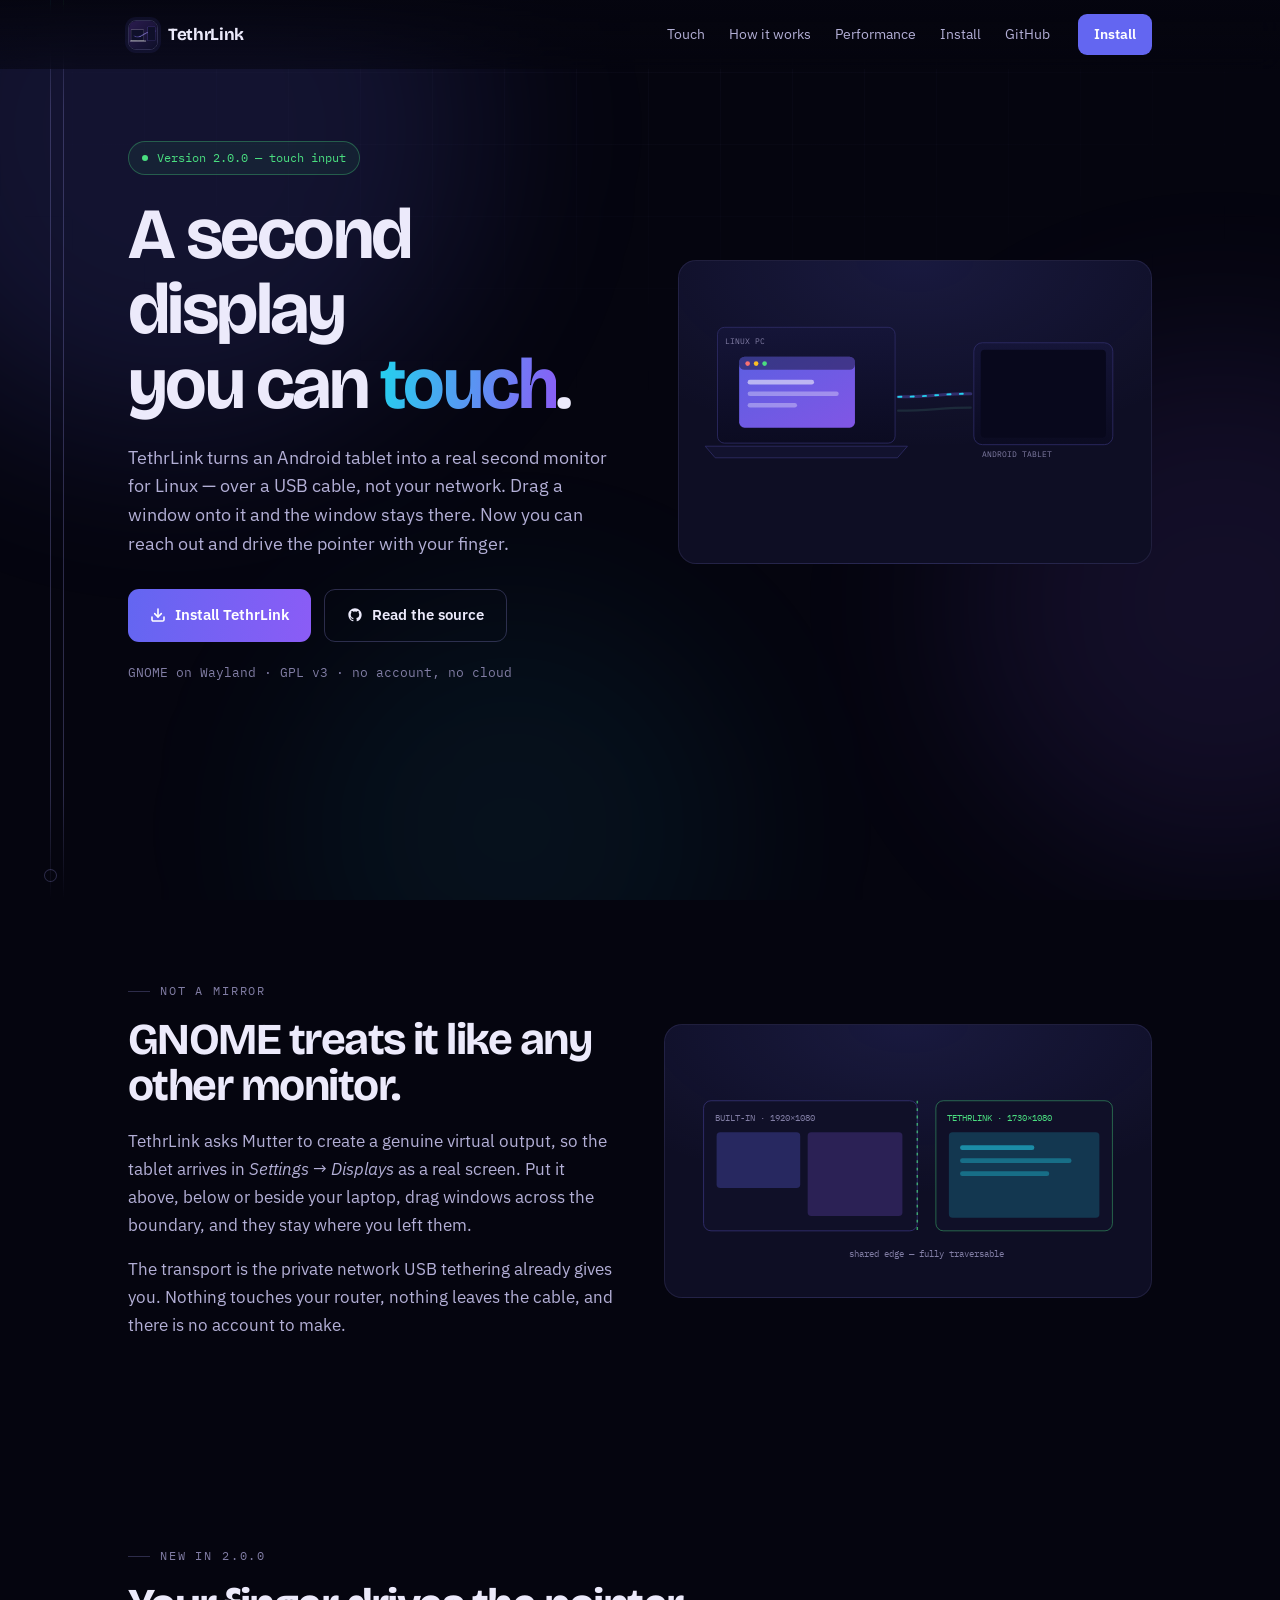
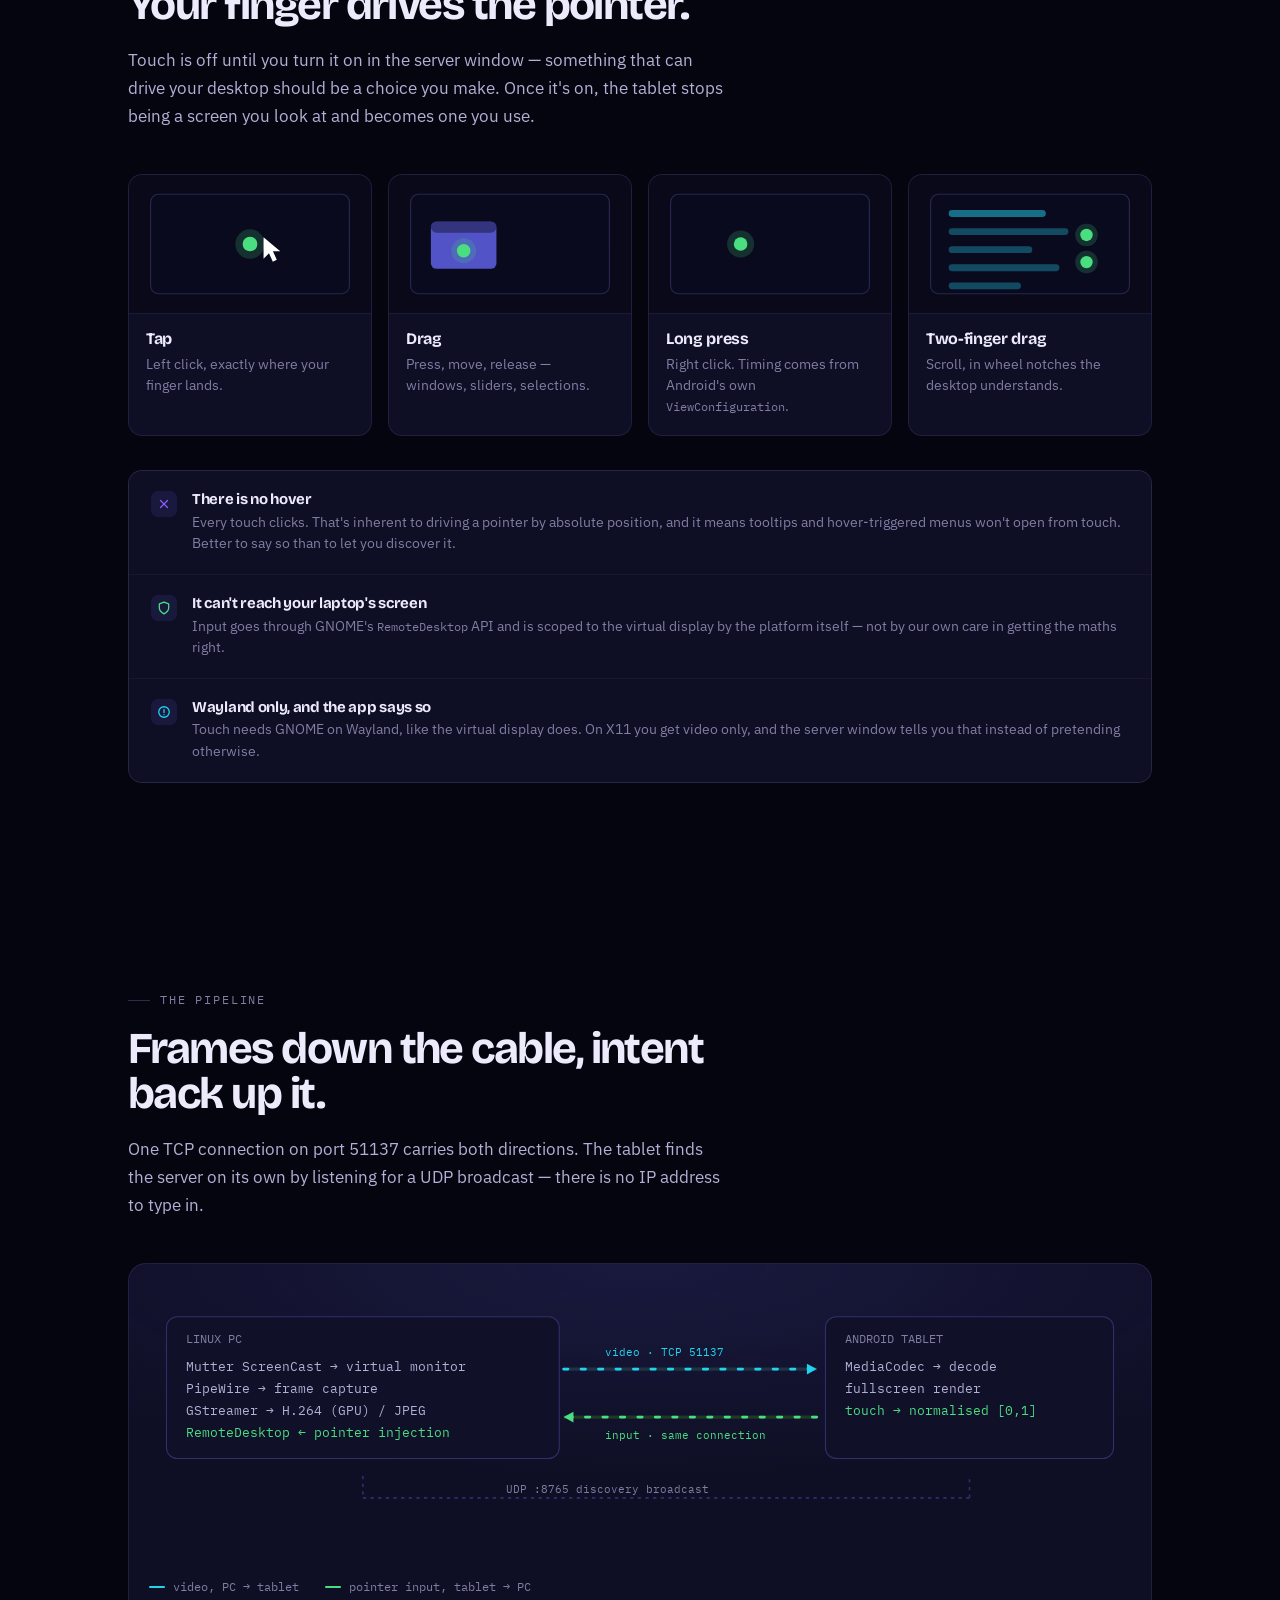
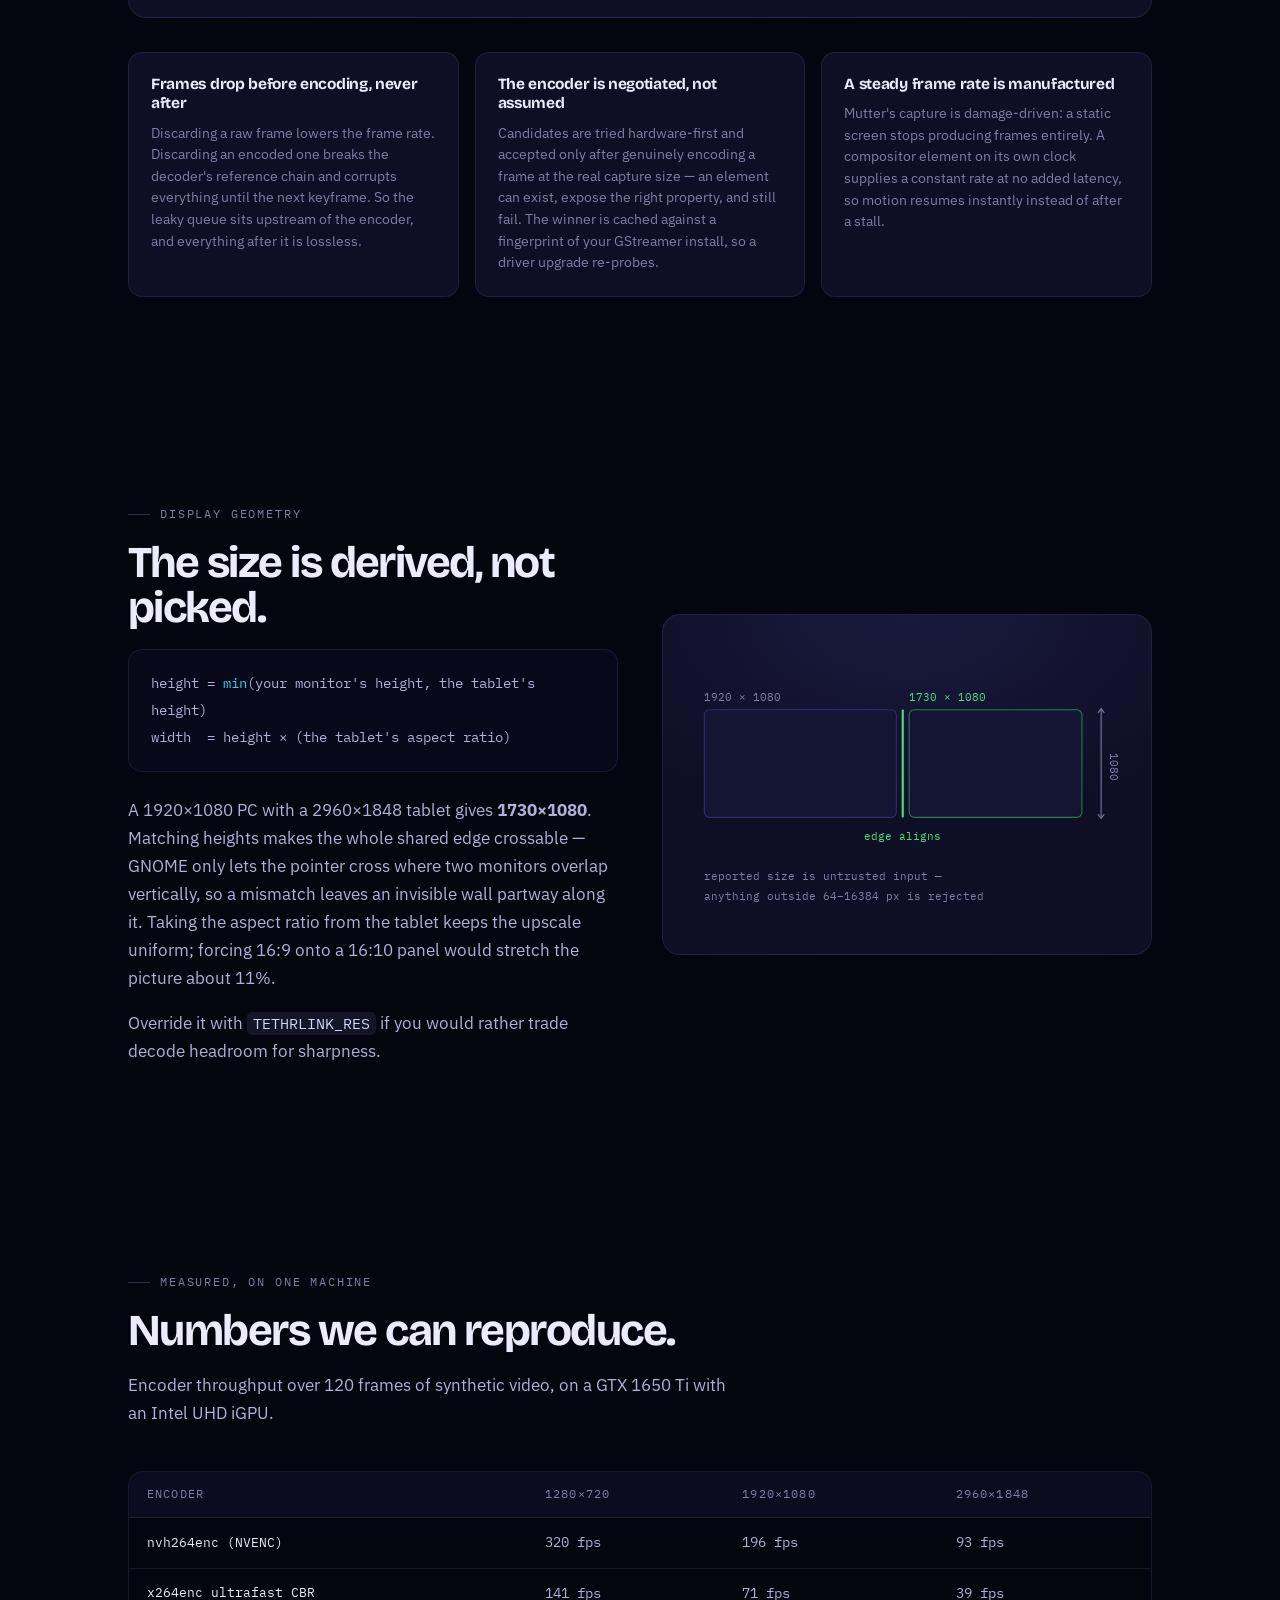
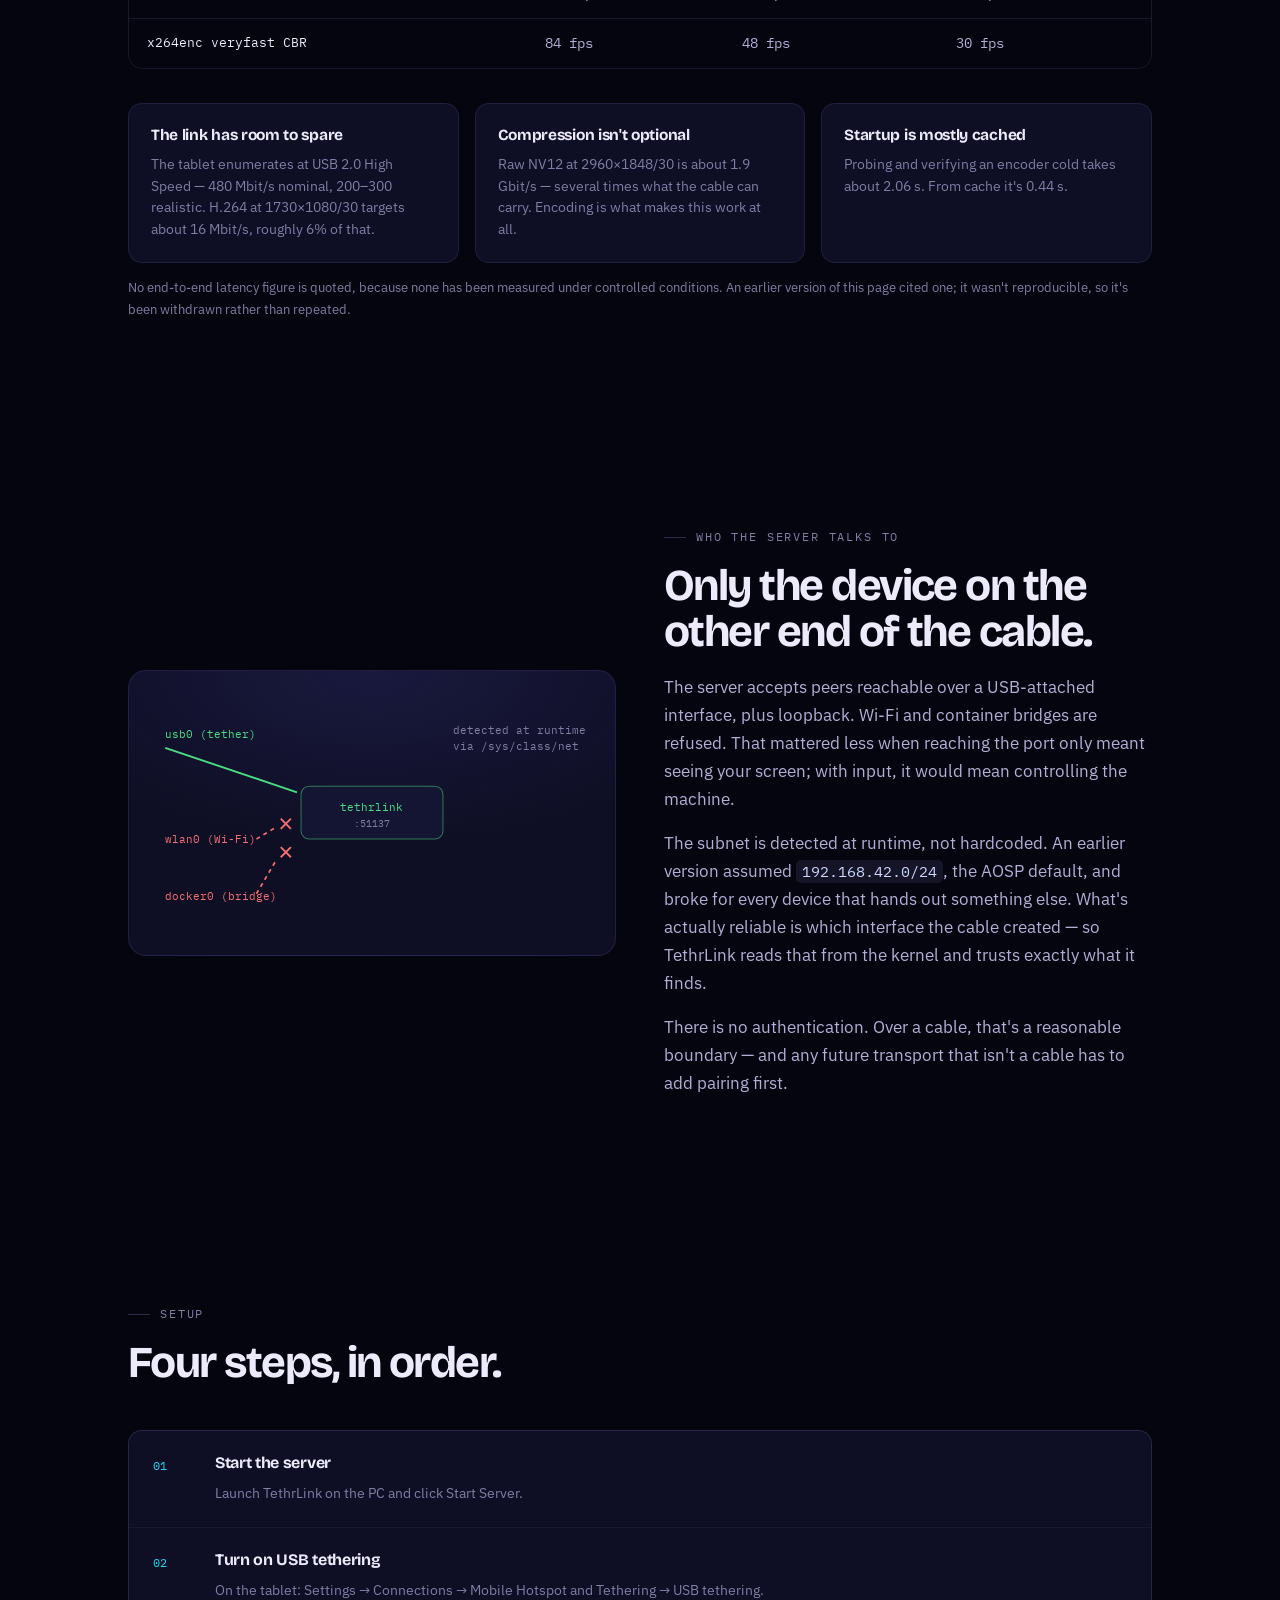
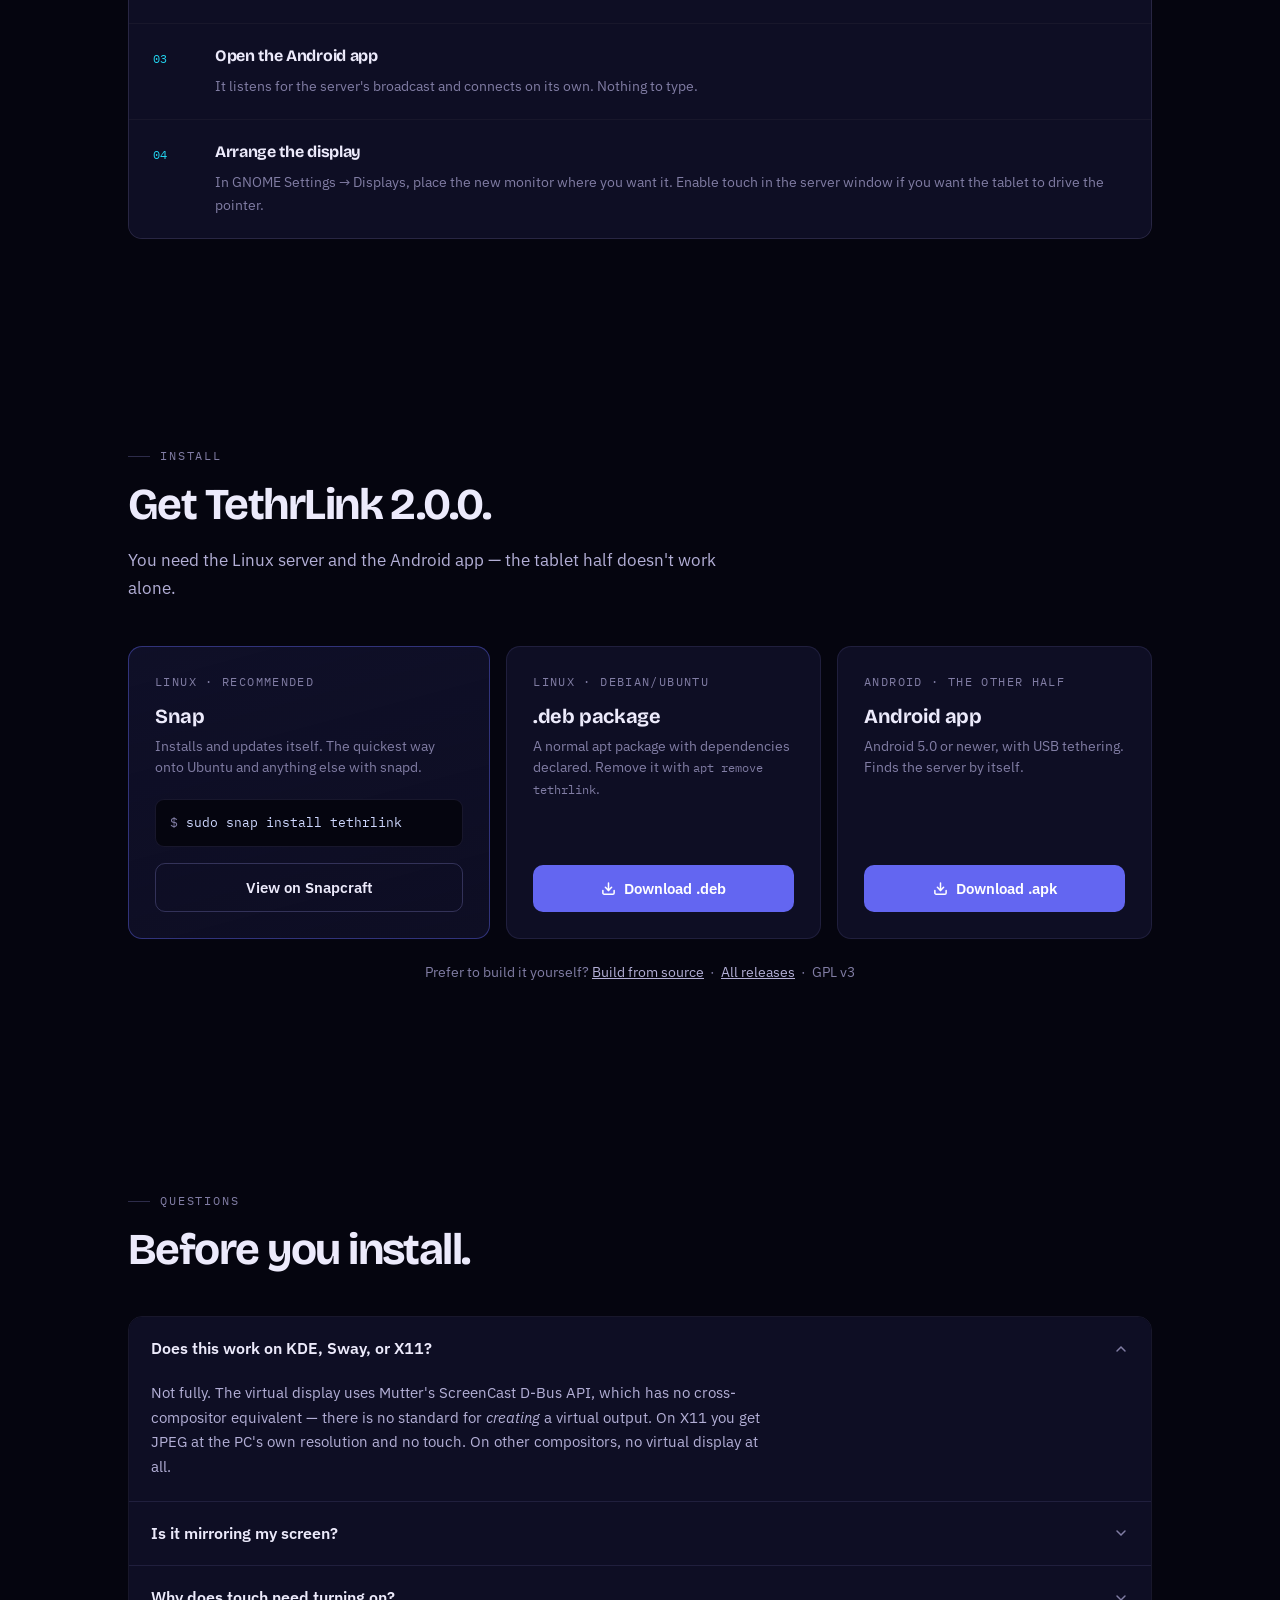
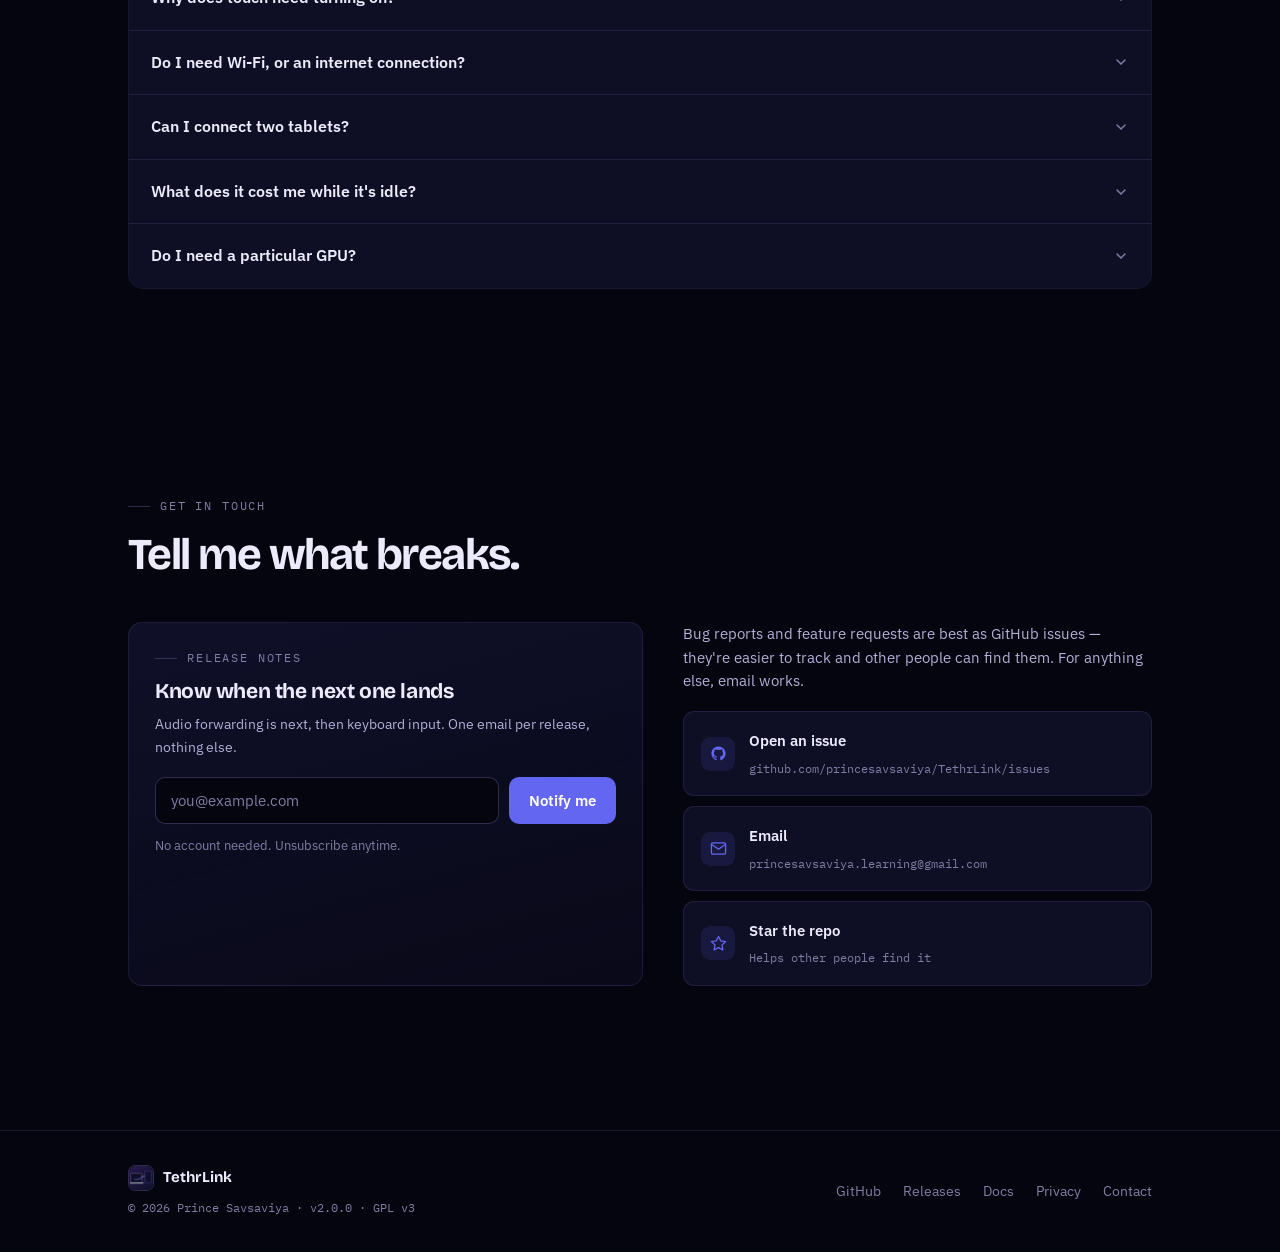
==== docs/index.html @ 19e36d0e "docs: adopt the rebuilt landing page and the README rewritten from source Brings across only README." ====
<!DOCTYPE html>
<html lang="en">
<head>
<meta charset="utf-8"/>
<meta name="viewport" content="width=device-width, initial-scale=1.0"/>
<title>TethrLink — a real second display for Linux, over USB</title>
<meta name="description" content="TethrLink turns an Android tablet into a genuine second monitor for Linux over a USB cable. Version 2.0.0 adds touch: tap, drag, right-click and scroll drive your pointer. No Wi-Fi, no cloud."/>
<meta property="og:title" content="TethrLink — a real second display for Linux, over USB"/>
<meta property="og:description" content="A genuine second monitor on your Linux PC, streamed to an Android tablet over a cable. Now with touch input."/>
<meta property="og:type" content="website"/>

<script async src="https://www.googletagmanager.com/gtag/js?id=G-J0H8N36N7R"></script>
<script>
  window.dataLayer = window.dataLayer || [];
  function gtag(){dataLayer.push(arguments);}
  gtag('js', new Date());
  gtag('config', 'G-J0H8N36N7R');
</script>

<link rel="preconnect" href="https://fonts.googleapis.com"/>
<link rel="preconnect" href="https://fonts.gstatic.com" crossorigin/>
<link href="https://fonts.googleapis.com/css2?family=Bricolage+Grotesque:opsz,wght@12..96,500;12..96,700;12..96,800&family=IBM+Plex+Sans:wght@400;500;600&family=IBM+Plex+Mono:wght@400;500&display=swap" rel="stylesheet"/>
<link rel="icon" type="image/png" href="TethrLink.png"/>

<style>
/* ═══ TOKENS ═══ */
:root{
  --ink:#05050f;
  --ink-2:#08081a;
  --panel:#0e0e24;
  --panel-2:#141433;
  --line:rgba(124,120,190,.16);
  --line-lit:rgba(124,120,190,.34);

  --indigo:#6366f1;
  --violet:#8b5cf6;
  --down:#22d3ee;          /* video, PC → tablet */
  --up:#4ade80;            /* input, tablet → PC */

  --text:#eceafb;
  --text-2:#b3afd6;
  --muted:#817da4;

  --display:'Bricolage Grotesque',system-ui,sans-serif;
  --body:'IBM Plex Sans',system-ui,sans-serif;
  --mono:'IBM Plex Mono',ui-monospace,monospace;

  --gutter:96px;
  --maxw:1080px;
  --r:14px;
}

*{box-sizing:border-box;margin:0;padding:0}
html{scroll-behavior:smooth;overflow-x:hidden;scroll-padding-top:92px}
body{
  background:var(--ink);
  color:var(--text);
  font-family:var(--body);
  font-size:16px;
  line-height:1.65;
  -webkit-font-smoothing:antialiased;
}
a{color:inherit}
:focus-visible{outline:2px solid var(--down);outline-offset:3px;border-radius:4px}

/* ═══ ATMOSPHERE ═══ */
.glowfield{position:fixed;inset:0;z-index:0;pointer-events:none;overflow:hidden}
.glowfield i{
  position:absolute;display:block;border-radius:50%;
  filter:blur(90px);opacity:.5;
}
.g1{width:620px;height:620px;top:-180px;left:-140px;background:rgba(99,102,241,.30)}
.g2{width:520px;height:520px;top:38%;right:-200px;background:rgba(139,92,246,.22)}
.g3{width:460px;height:460px;bottom:-160px;left:22%;background:rgba(34,211,238,.12)}

.grid-veil{
  position:fixed;inset:0;z-index:0;pointer-events:none;
  background-image:linear-gradient(rgba(124,120,190,.05) 1px,transparent 1px),
                   linear-gradient(90deg,rgba(124,120,190,.05) 1px,transparent 1px);
  background-size:72px 72px;
  mask-image:radial-gradient(ellipse 80% 60% at 50% 0%,#000 0%,transparent 75%);
  -webkit-mask-image:radial-gradient(ellipse 80% 60% at 50% 0%,#000 0%,transparent 75%);
}

/* ═══ SIGNATURE: THE TETHER SPINE ═══ */
/* A cable down the page. Cyan runs down (video). Green runs up (input),
   and only switches on once you reach the touch section — the same thing
   version 2.0.0 added to the product. */
.spine{position:fixed;top:0;bottom:0;left:44px;width:26px;z-index:2;pointer-events:none}
.spine-lane{position:absolute;top:0;bottom:0;width:1px;overflow:hidden}
.spine-lane::before{
  content:'';position:absolute;inset:0;
  background:linear-gradient(180deg,transparent,var(--line-lit) 12%,var(--line-lit) 88%,transparent);
}
.lane-down{left:6px}
.lane-up{left:19px;opacity:0;transition:opacity .7s ease}
.spine.live .lane-up{opacity:1}

.pkt{position:absolute;left:-2px;width:5px;height:5px;border-radius:50%}
.pkt-d{background:var(--down);box-shadow:0 0 10px 2px rgba(34,211,238,.75);animation:fall 4.2s linear infinite}
.pkt-u{background:var(--up);box-shadow:0 0 10px 2px rgba(74,222,128,.7);animation:rise 5s linear infinite}
@keyframes fall{from{top:-3%}to{top:103%}}
@keyframes rise{from{top:103%}to{top:-3%}}

.spine-cap{
  position:absolute;left:0;width:13px;height:13px;border-radius:50%;
  border:1px solid var(--line-lit);background:var(--ink);
}
.cap-top{top:18px}
.cap-bot{bottom:18px}

/* ═══ LAYOUT ═══ */
.wrap{position:relative;z-index:3;max-width:var(--maxw);margin:0 auto;padding:0 28px}
main{position:relative;z-index:3}
section.wrap{padding:104px 28px}
section.wrap:first-of-type{padding-top:0}

/* ═══ NAV ═══ */
.nav-shell{position:sticky;top:0;z-index:40;padding:14px 0;backdrop-filter:blur(14px);background:linear-gradient(180deg,rgba(5,5,15,.92),rgba(5,5,15,.55))}
.nav{max-width:var(--maxw);margin:0 auto;padding:0 28px;display:flex;align-items:center;gap:28px}
.brand{display:flex;align-items:center;gap:10px;text-decoration:none;font-family:var(--display);font-weight:700;font-size:17px;letter-spacing:-.02em}
.brand img{width:30px;height:30px;border-radius:8px;border:1px solid var(--line-lit);box-shadow:0 0 0 3px rgba(99,102,241,.09)}
.nav-links{list-style:none;display:flex;gap:24px;margin-left:auto;font-size:14px}
.nav-links a{color:var(--text-2);text-decoration:none;transition:color .2s}
.nav-links a:hover{color:var(--text)}
.nav-cta{
  display:inline-flex;align-items:center;gap:7px;text-decoration:none;
  padding:9px 16px;border-radius:9px;font-size:14px;font-weight:600;
  background:var(--indigo);color:#fff;transition:transform .18s,box-shadow .18s;
}
.nav-cta:hover{transform:translateY(-1px);box-shadow:0 8px 22px rgba(99,102,241,.4)}

/* ═══ TYPE ═══ */
.eyebrow{
  font-family:var(--mono);font-size:11.5px;letter-spacing:.16em;text-transform:uppercase;
  color:var(--muted);display:flex;align-items:center;gap:10px;margin-bottom:16px;
}
.eyebrow::before{content:'';width:22px;height:1px;background:var(--line-lit)}
h1,h2,h3{font-family:var(--display);letter-spacing:-.035em;line-height:1.04;font-weight:700}
h1{font-size:clamp(42px,6.4vw,72px)}
h2{font-size:clamp(30px,4vw,44px);margin-bottom:18px}
h3{font-size:19px;letter-spacing:-.02em;line-height:1.25;margin-bottom:9px}
.lede{font-size:17px;color:var(--text-2);max-width:60ch}
p{color:var(--text-2)}
code,.mono{font-family:var(--mono);font-size:.88em}
code{background:rgba(124,120,190,.14);padding:2px 6px;border-radius:5px;color:#cfd8ff}
.sec-head{margin-bottom:44px;max-width:62ch}

/* ═══ HERO ═══ */
.hero{padding:72px 0 92px;display:grid;grid-template-columns:1.02fr .98fr;gap:56px;align-items:center}
.tag{
  display:inline-flex;align-items:center;gap:9px;padding:6px 13px;border-radius:100px;
  border:1px solid rgba(74,222,128,.32);background:rgba(74,222,128,.07);
  font-family:var(--mono);font-size:12px;color:var(--up);margin-bottom:22px;
}
.tag b{width:6px;height:6px;border-radius:50%;background:var(--up);animation:pulse 2.2s ease-in-out infinite}
@keyframes pulse{0%,100%{opacity:1;box-shadow:0 0 0 0 rgba(74,222,128,.5)}50%{opacity:.65;box-shadow:0 0 0 6px rgba(74,222,128,0)}}
.hero h1 em{font-style:normal;background:linear-gradient(100deg,var(--down),var(--violet));-webkit-background-clip:text;background-clip:text;color:transparent}
.hero .lede{margin:22px 0 30px;font-size:17.5px}
.hero-btns{display:flex;gap:13px;flex-wrap:wrap}
.btn{
  display:inline-flex;align-items:center;gap:9px;text-decoration:none;
  padding:13px 22px;border-radius:11px;font-size:15px;font-weight:600;
  transition:transform .18s,box-shadow .18s,border-color .18s,background .18s;
}
.btn-solid{background:linear-gradient(100deg,var(--indigo),var(--violet));color:#fff}
.btn-solid:hover{transform:translateY(-2px);box-shadow:0 12px 30px rgba(99,102,241,.42)}
.btn-line{border:1px solid var(--line-lit);color:var(--text)}
.btn-line:hover{border-color:var(--violet);background:rgba(139,92,246,.09)}
.hero-note{margin-top:20px;font-family:var(--mono);font-size:12.5px;color:var(--muted)}

/* ═══ CARDS ═══ */
.card{
  background:linear-gradient(165deg,rgba(20,20,51,.72),rgba(14,14,36,.5));
  border:1px solid var(--line);border-radius:var(--r);padding:26px;
}
.stage{
  background:radial-gradient(120% 100% at 50% 0%,rgba(99,102,241,.13),transparent 62%),var(--panel);
  border:1px solid var(--line);border-radius:18px;padding:20px;
}
.stage svg{display:block;width:100%;height:auto}

/* ═══ HERO ANIMATION (9s shared timeline) ═══ */
.scene *{transform-box:fill-box}
/* origin 0 0 in view-box units, so translate+scale maps the window's own rect
   onto the tablet's screen rect (365,89)-(527,203) with no bezel overhang */
.win-move{transform-box:view-box;transform-origin:0 0;animation:winMove 9s cubic-bezier(.65,0,.3,1) infinite}
@keyframes winMove{
  0%,14%{transform:translate(0,0) scale(1)}
  32%,100%{transform:translate(367px,46px) scale(.62)}
}
.fingertip{opacity:0;transform-origin:center;animation:tip 9s ease-in-out infinite}
@keyframes tip{
  0%,44%{opacity:0;transform:translateY(-14px) scale(1.35)}
  50%{opacity:1;transform:translateY(0) scale(1)}
  60%{opacity:1;transform:translateY(0) scale(.86)}
  70%{opacity:1;transform:translateY(0) scale(1)}
  80%,100%{opacity:0;transform:translateY(-10px) scale(1.2)}
}
.tap-ring{opacity:0;transform-origin:center;animation:tapRing 9s ease-out infinite}
@keyframes tapRing{
  0%,58%{opacity:0;transform:scale(.3)}
  62%{opacity:.9;transform:scale(.5)}
  76%,100%{opacity:0;transform:scale(2.1)}
}
.ptr{opacity:0;animation:ptr 9s ease-out infinite}
@keyframes ptr{
  0%,60%{opacity:0}
  66%,84%{opacity:1}
  100%{opacity:0}
}
.flow-d{stroke-dasharray:4 12;animation:flowD 1.5s linear infinite}
@keyframes flowD{to{stroke-dashoffset:-16}}
.flow-u{stroke-dasharray:4 14;opacity:0;animation:flowU 9s linear infinite}
@keyframes flowU{
  0%,56%{opacity:0;stroke-dashoffset:0}
  62%{opacity:1}
  92%{opacity:1;stroke-dashoffset:126}
  100%{opacity:0;stroke-dashoffset:144}
}

/* ═══ TWO-COLUMN PROSE ═══ */
.split{display:grid;grid-template-columns:1fr 1fr;gap:48px;align-items:center}
.split.rev .split-media{order:-1}

/* ═══ GESTURES ═══ */
.gestures{display:grid;grid-template-columns:repeat(4,1fr);gap:16px;margin-top:8px}
.gesture{
  background:var(--panel);border:1px solid var(--line);border-radius:var(--r);
  overflow:hidden;transition:border-color .22s,transform .22s;
}
.gesture:hover{border-color:var(--line-lit);transform:translateY(-3px)}
.gesture-viz{background:rgba(5,5,15,.5);border-bottom:1px solid var(--line);padding:8px}
.gesture-viz svg{display:block;width:100%;height:auto}
.gesture-body{padding:15px 17px 18px}
.gesture-body h3{font-size:16px;margin-bottom:5px}
.gesture-body p{font-size:13.5px;line-height:1.55;color:var(--muted)}

/* gesture loops, 4s each */
.gz-tap{animation:gzTap 4s ease-in-out infinite}
@keyframes gzTap{0%,20%{transform:translateY(-13px);opacity:.4}32%,52%{transform:translateY(0);opacity:1}70%,100%{transform:translateY(-13px);opacity:.4}}
.gz-tapring{opacity:0;transform-origin:center;animation:gzRing 4s ease-out infinite}
@keyframes gzRing{0%,32%{opacity:0;transform:scale(.35)}40%{opacity:.85;transform:scale(.7)}62%,100%{opacity:0;transform:scale(2)}}

.gz-drag{animation:gzDrag 4s cubic-bezier(.5,0,.5,1) infinite}
@keyframes gzDrag{0%,14%{transform:translateX(0)}56%,100%{transform:translateX(74px)}}

.gz-hold{transform-origin:center;animation:gzHold 4s ease-in-out infinite}
@keyframes gzHold{0%,14%{transform:scale(1)}26%,66%{transform:scale(.88)}80%,100%{transform:scale(1)}}
.gz-arc{stroke-dasharray:88;stroke-dashoffset:88;animation:gzArc 4s ease-in-out infinite}
@keyframes gzArc{0%,20%{stroke-dashoffset:88}56%,72%{stroke-dashoffset:0}86%,100%{stroke-dashoffset:88}}
.gz-menu{opacity:0;transform-origin:left top;animation:gzMenu 4s ease-out infinite}
@keyframes gzMenu{0%,56%{opacity:0;transform:scale(.7)}64%,84%{opacity:1;transform:scale(1)}96%,100%{opacity:0;transform:scale(.9)}}

.gz-scroll{animation:gzScroll 4s cubic-bezier(.45,0,.55,1) infinite}
@keyframes gzScroll{0%,12%{transform:translateY(0)}58%,100%{transform:translateY(-30px)}}
.gz-fingers{animation:gzFingers 4s cubic-bezier(.45,0,.55,1) infinite}
@keyframes gzFingers{0%,12%{transform:translateY(14px)}58%,100%{transform:translateY(-14px)}}

/* ═══ NOTE ROWS ═══ */
.notes{display:grid;gap:1px;background:var(--line);border:1px solid var(--line);border-radius:var(--r);overflow:hidden;margin-top:34px}
.note{background:var(--panel);padding:19px 22px;display:grid;grid-template-columns:26px 1fr;gap:15px;align-items:start}
.note-ic{width:26px;height:26px;border-radius:7px;display:grid;place-items:center;background:rgba(99,102,241,.13);margin-top:1px}
.note h3{font-size:15px;margin-bottom:3px}
.note p{font-size:13.5px;line-height:1.6;color:var(--muted)}

/* ═══ PIPELINE ═══ */
.pipe-legend{display:flex;gap:26px;flex-wrap:wrap;margin-top:20px;font-family:var(--mono);font-size:12px;color:var(--muted)}
.pipe-legend span{display:inline-flex;align-items:center;gap:8px}
.pipe-legend i{width:16px;height:2px;border-radius:2px;display:block}

.pipe-facts{display:grid;grid-template-columns:repeat(3,1fr);gap:16px;margin-top:34px}
.fact{background:var(--panel);border:1px solid var(--line);border-radius:var(--r);padding:22px}
.fact h3{font-size:15.5px}
.fact p{font-size:13.5px;line-height:1.6;color:var(--muted)}

/* ═══ TABLES ═══ */
.tbl-shell{border:1px solid var(--line);border-radius:var(--r);overflow-x:auto}
table{width:100%;border-collapse:collapse;font-size:14px;min-width:520px}
th,td{padding:13px 18px;text-align:left;border-bottom:1px solid var(--line)}
thead th{
  font-family:var(--mono);font-size:11.5px;letter-spacing:.1em;text-transform:uppercase;
  color:var(--muted);background:rgba(20,20,51,.5);font-weight:400;
}
tbody tr:last-child td{border-bottom:none}
tbody td:first-child{font-family:var(--mono);font-size:13px;color:var(--text)}
tbody td:not(:first-child){font-family:var(--mono);color:var(--text-2)}
.caption{font-size:13px;color:var(--muted);margin-top:14px}

/* ═══ GEOMETRY ═══ */
.geo{display:grid;grid-template-columns:1fr 1fr;gap:44px;align-items:center}
.formula{
  font-family:var(--mono);font-size:13.5px;line-height:2;background:var(--ink-2);
  border:1px solid var(--line);border-radius:var(--r);padding:20px 22px;margin-bottom:24px;color:var(--text-2);
}
.formula b{color:var(--down);font-weight:400}

/* ═══ STEPS ═══ */
.steps{display:grid;gap:1px;background:var(--line);border:1px solid var(--line);border-radius:var(--r);overflow:hidden}
.step{background:var(--panel);padding:22px 24px;display:grid;grid-template-columns:44px 1fr;gap:18px;align-items:start}
.step-n{font-family:var(--mono);font-size:12px;color:var(--down);padding-top:3px}
.step h3{font-size:16px}
.step p{font-size:14px;color:var(--muted);line-height:1.6}

/* ═══ DOWNLOAD ═══ */
.dl{display:grid;grid-template-columns:1.15fr 1fr 1fr;gap:16px}
.dl-card{
  background:var(--panel);border:1px solid var(--line);border-radius:var(--r);
  padding:26px;display:flex;flex-direction:column;transition:border-color .22s,transform .22s;
}
.dl-card:hover{border-color:var(--line-lit);transform:translateY(-3px)}
.dl-card.lead{border-color:rgba(99,102,241,.42);background:linear-gradient(165deg,rgba(99,102,241,.11),var(--panel))}
.dl-kind{font-family:var(--mono);font-size:11.5px;letter-spacing:.12em;text-transform:uppercase;color:var(--muted);margin-bottom:12px}
.dl-card h3{font-size:20px;margin-bottom:7px}
.dl-card p{font-size:13.5px;color:var(--muted);line-height:1.6;margin-bottom:20px;flex:1}
.cmd{
  font-family:var(--mono);font-size:13px;background:var(--ink);border:1px solid var(--line);
  border-radius:9px;padding:12px 14px;margin-bottom:16px;color:#cfd8ff;overflow-x:auto;white-space:nowrap;
}
.cmd::before{content:'$ ';color:var(--muted)}
.dl-btn{
  display:inline-flex;align-items:center;justify-content:center;gap:8px;text-decoration:none;
  padding:12px 18px;border-radius:10px;font-size:14.5px;font-weight:600;transition:transform .18s,box-shadow .18s,background .18s;
}
.dl-btn.solid{background:var(--indigo);color:#fff}
.dl-btn.solid:hover{transform:translateY(-1px);box-shadow:0 10px 24px rgba(99,102,241,.4)}
.dl-btn.ghost{border:1px solid var(--line-lit);color:var(--text)}
.dl-btn.ghost:hover{background:rgba(139,92,246,.1);border-color:var(--violet)}
.dl-foot{margin-top:22px;font-size:13.5px;color:var(--muted);text-align:center}
.dl-foot a{color:var(--text-2)}

/* ═══ FAQ ═══ */
.faq{border:1px solid var(--line);border-radius:var(--r);overflow:hidden}
details{border-bottom:1px solid var(--line);background:var(--panel)}
details:last-child{border-bottom:none}
summary{
  padding:19px 22px;cursor:pointer;list-style:none;font-weight:600;font-size:15.5px;
  display:flex;align-items:center;justify-content:space-between;gap:16px;transition:color .2s;
}
summary::-webkit-details-marker{display:none}
summary:hover{color:var(--down)}
summary .chev{flex-shrink:0;transition:transform .25s;color:var(--muted)}
details[open] summary .chev{transform:rotate(180deg)}
details p{padding:0 22px 21px;font-size:14.5px;line-height:1.7;max-width:74ch}

/* ═══ CONTACT ═══ */
.contact{display:grid;grid-template-columns:1.1fr 1fr;gap:40px}
.nl-form{margin-top:18px}
.nl-row{display:flex;gap:10px}
.nl-input{
  flex:1;padding:13px 15px;border-radius:10px;border:1px solid var(--line-lit);
  background:var(--ink);color:var(--text);font-family:var(--body);font-size:14.5px;
}
.nl-input::placeholder{color:var(--muted)}
.nl-input:focus{outline:none;border-color:var(--indigo)}
.nl-submit{
  padding:13px 20px;border-radius:10px;border:none;background:var(--indigo);color:#fff;
  font-family:var(--body);font-size:14.5px;font-weight:600;cursor:pointer;transition:background .2s;
}
.nl-submit:hover:not(:disabled){background:var(--violet)}
.nl-submit:disabled{opacity:.6;cursor:default}
.nl-fine{font-size:12.5px;color:var(--muted);margin-top:11px}
.nl-status{font-size:13.5px;margin-top:11px;min-height:1em}
.nl-status.ok{color:var(--up)}
.nl-status.err{color:#f87171}
.links{display:grid;gap:10px}
.link-row{
  display:flex;align-items:center;gap:14px;padding:15px 17px;text-decoration:none;
  background:var(--panel);border:1px solid var(--line);border-radius:11px;transition:border-color .2s,transform .2s;
}
.link-row:hover{border-color:var(--line-lit);transform:translateX(3px)}
.link-ic{width:34px;height:34px;border-radius:9px;display:grid;place-items:center;background:rgba(99,102,241,.13);flex-shrink:0}
.link-lbl{font-size:14.5px;font-weight:600}
.link-val{font-family:var(--mono);font-size:12px;color:var(--muted);word-break:break-all}

/* ═══ FOOTER ═══ */
footer{position:relative;z-index:3;border-top:1px solid var(--line);margin-top:40px;padding:34px 0}
.foot{max-width:var(--maxw);margin:0 auto;padding:0 28px;display:flex;justify-content:space-between;align-items:center;gap:24px;flex-wrap:wrap}
.foot-brand{display:flex;align-items:center;gap:9px;font-family:var(--display);font-weight:700;font-size:15px}
.foot-brand img{width:26px;height:26px;border-radius:7px;border:1px solid var(--line-lit)}
.foot-meta{font-family:var(--mono);font-size:12px;color:var(--muted);margin-top:7px}
.foot-links{list-style:none;display:flex;gap:22px;font-size:13.5px}
.foot-links a{color:var(--muted);text-decoration:none;transition:color .2s}
.foot-links a:hover{color:var(--text)}

/* ═══ REVEAL ═══ */
.rv{opacity:0;transform:translateY(18px);transition:opacity .6s ease,transform .6s ease}
.rv.in{opacity:1;transform:none}

/* ═══ RESPONSIVE ═══ */
@media (max-width:1180px){ .spine{display:none} }
@media (max-width:940px){
  .hero{grid-template-columns:1fr;gap:44px;padding:48px 0 72px}
  .split,.geo,.contact{grid-template-columns:1fr;gap:32px}
  .split.rev .split-media{order:0}
  .gestures{grid-template-columns:1fr 1fr}
  .dl{grid-template-columns:1fr}
  .pipe-facts{grid-template-columns:1fr}
  section.wrap{padding:78px 24px}
}
@media (max-width:720px){
  .wide-viz{overflow-x:auto;-webkit-overflow-scrolling:touch}
  .wide-viz svg{min-width:620px}
}
@media (max-width:620px){
  .nav-links{display:none}
  .gestures{grid-template-columns:1fr}
  .nl-row{flex-direction:column}
  .foot{flex-direction:column;align-items:flex-start}
}

/* ═══ REDUCED MOTION ═══ */
@media (prefers-reduced-motion:reduce){
  html{scroll-behavior:auto}
  *,*::before,*::after{animation:none!important;transition:none!important}
  .rv{opacity:1;transform:none}
  .fingertip,.ptr,.gz-menu,.lane-up{opacity:1}
  .win-move{transform:translate(367px,46px) scale(.62)}
  .gz-arc{stroke-dashoffset:0}
}
</style>
</head>
<body>

<div class="glowfield" aria-hidden="true"><i class="g1"></i><i class="g2"></i><i class="g3"></i></div>
<div class="grid-veil" aria-hidden="true"></div>

<!-- The tether spine: video runs down, input runs up once you reach touch -->
<div class="spine" id="spine" aria-hidden="true">
  <span class="spine-cap cap-top"></span>
  <span class="spine-cap cap-bot"></span>
  <div class="spine-lane lane-down">
    <span class="pkt pkt-d" style="animation-delay:0s"></span>
    <span class="pkt pkt-d" style="animation-delay:1.4s"></span>
    <span class="pkt pkt-d" style="animation-delay:2.8s"></span>
  </div>
  <div class="spine-lane lane-up">
    <span class="pkt pkt-u" style="animation-delay:.4s"></span>
    <span class="pkt pkt-u" style="animation-delay:2.9s"></span>
  </div>
</div>

<div class="nav-shell">
  <nav class="nav">
    <a href="#top" class="brand"><img src="TethrLink.png" alt=""/> TethrLink</a>
    <ul class="nav-links">
      <li><a href="#touch">Touch</a></li>
      <li><a href="#how">How it works</a></li>
      <li><a href="#performance">Performance</a></li>
      <li><a href="#install">Install</a></li>
      <li><a href="https://github.com/princesavsaviya/TethrLink" target="_blank" rel="noopener">GitHub</a></li>
    </ul>
    <a href="#install" class="nav-cta">Install</a>
  </nav>
</div>

<main id="top">

<!-- ══════ HERO ══════ -->
<section class="wrap">
  <div class="hero">
    <div>
      <span class="tag"><b></b> Version 2.0.0 — touch input</span>
      <h1>A second display<br/>you can <em>touch</em>.</h1>
      <p class="lede">
        TethrLink turns an Android tablet into a real second monitor for Linux — over a USB cable,
        not your network. Drag a window onto it and the window stays there. Now you can reach out
        and drive the pointer with your finger.
      </p>
      <div class="hero-btns">
        <a href="#install" class="btn btn-solid">
          <svg width="16" height="16" viewBox="0 0 24 24" fill="none" stroke="currentColor" stroke-width="2.4" stroke-linecap="round" stroke-linejoin="round"><path d="M21 15v4a2 2 0 01-2 2H5a2 2 0 01-2-2v-4"/><polyline points="7 10 12 15 17 10"/><line x1="12" y1="15" x2="12" y2="3"/></svg>
          Install TethrLink
        </a>
        <a href="https://github.com/princesavsaviya/TethrLink" target="_blank" rel="noopener" class="btn btn-line">
          <svg width="16" height="16" viewBox="0 0 24 24" fill="currentColor"><path d="M12 2C6.477 2 2 6.477 2 12c0 4.42 2.865 8.166 6.839 9.489.5.092.682-.217.682-.482 0-.237-.009-.868-.013-1.703-2.782.605-3.369-1.343-3.369-1.343-.454-1.155-1.11-1.462-1.11-1.462-.908-.62.069-.608.069-.608 1.003.07 1.531 1.032 1.531 1.032.892 1.53 2.341 1.088 2.91.832.092-.647.35-1.088.636-1.338-2.22-.253-4.555-1.113-4.555-4.951 0-1.093.39-1.988 1.029-2.688-.103-.253-.446-1.272.098-2.65 0 0 .84-.27 2.75 1.026A9.564 9.564 0 0112 6.844a9.59 9.59 0 012.504.337c1.909-1.296 2.747-1.027 2.747-1.027.546 1.379.202 2.398.1 2.651.64.7 1.028 1.595 1.028 2.688 0 3.848-2.339 4.695-4.566 4.943.359.309.678.919.678 1.852 0 1.336-.012 2.415-.012 2.743 0 .267.18.578.688.48C19.138 20.163 22 16.418 22 12c0-5.523-4.477-10-10-10z"/></svg>
          Read the source
        </a>
      </div>
      <p class="hero-note">GNOME on Wayland · GPL v3 · no account, no cloud</p>
    </div>

    <!-- Hero thesis animation: window crosses the cable, then a finger drives it -->
    <div class="stage">
      <svg class="scene" viewBox="0 0 560 340" role="img" aria-label="Animation: a window slides from a laptop across a USB cable onto a tablet, then a finger taps the tablet and the pointer responds.">
        <defs>
          <linearGradient id="scr" x1="0" y1="0" x2="0" y2="1">
            <stop offset="0" stop-color="#151538"/><stop offset="1" stop-color="#0b0b21"/>
          </linearGradient>
          <linearGradient id="winf" x1="0" y1="0" x2="1" y2="1">
            <stop offset="0" stop-color="#6366f1"/><stop offset="1" stop-color="#8b5cf6"/>
          </linearGradient>
        </defs>

        <!-- laptop -->
        <rect x="24" y="60" width="230" height="150" rx="9" fill="url(#scr)" stroke="#312e6b"/>
        <path d="M8 214h262l-13 15H21z" fill="#12122e" stroke="#312e6b"/>
        <text x="34" y="82" font-family="IBM Plex Mono, monospace" font-size="10" fill="#817da4">LINUX PC</text>

        <!-- tablet -->
        <rect x="356" y="80" width="180" height="132" rx="11" fill="url(#scr)" stroke="#312e6b"/>
        <rect x="365" y="89" width="162" height="114" rx="5" fill="#08081c"/>
        <text x="366" y="228" font-family="IBM Plex Mono, monospace" font-size="10" fill="#817da4">ANDROID TABLET</text>

        <!-- cable: video down, input up -->
        <path d="M258 150 C300 150 314 146 352 146" fill="none" stroke="#312e6b" stroke-width="4" stroke-linecap="round"/>
        <path class="flow-d" d="M258 150 C300 150 314 146 352 146" fill="none" stroke="#22d3ee" stroke-width="2.4" stroke-linecap="round"/>
        <path d="M258 168 C300 168 314 164 352 164" fill="none" stroke="#1c2a3a" stroke-width="3" stroke-linecap="round"/>
        <path class="flow-u" d="M352 164 C314 164 300 168 258 168" fill="none" stroke="#4ade80" stroke-width="2.2" stroke-linecap="round"/>

        <!-- the window that migrates -->
        <g class="win-move">
          <rect x="52" y="98" width="150" height="92" rx="7" fill="url(#winf)" opacity=".92"/>
          <rect x="52" y="98" width="150" height="17" rx="7" fill="#0b0b21" opacity=".45"/>
          <circle cx="63" cy="107" r="3" fill="#f87171"/><circle cx="74" cy="107" r="3" fill="#fbbf24"/><circle cx="85" cy="107" r="3" fill="#4ade80"/>
          <rect x="63" y="128" width="86" height="6" rx="3" fill="#fff" opacity=".55"/>
          <rect x="63" y="143" width="118" height="6" rx="3" fill="#fff" opacity=".33"/>
          <rect x="63" y="158" width="64" height="6" rx="3" fill="#fff" opacity=".33"/>
        </g>

        <!-- pointer that responds to the tap -->
        <g class="ptr">
          <path d="M424 138l0 22 5.5-5.5 4 8.5 4-2-4-8.5h7.5z" fill="#fff" stroke="#05050f" stroke-width="1"/>
        </g>

        <!-- fingertip + tap ring -->
        <circle class="tap-ring" cx="420" cy="136" r="15" fill="none" stroke="#4ade80" stroke-width="2"/>
        <g class="fingertip">
          <circle cx="420" cy="136" r="15" fill="#4ade80" opacity=".2"/>
          <circle cx="420" cy="136" r="7" fill="#4ade80"/>
        </g>
      </svg>
    </div>
  </div>
</section>

<!-- ══════ REAL DISPLAY ══════ -->
<section class="wrap">
  <div class="split">
    <div>
      <div class="eyebrow">Not a mirror</div>
      <h2>GNOME treats it like any other monitor.</h2>
      <p class="lede">
        TethrLink asks Mutter to create a genuine virtual output, so the tablet arrives in
        <em>Settings → Displays</em> as a real screen. Put it above, below or beside your laptop,
        drag windows across the boundary, and they stay where you left them.
      </p>
      <p class="lede" style="margin-top:16px">
        The transport is the private network USB tethering already gives you. Nothing touches your
        router, nothing leaves the cable, and there is no account to make.
      </p>
    </div>
    <div class="split-media stage">
      <svg viewBox="0 0 480 250" role="img" aria-label="Diagram: the tablet appears alongside the laptop in the GNOME display arrangement.">
        <rect x="20" y="60" width="230" height="140" rx="8" fill="#101028" stroke="#312e6b"/>
        <text x="32" y="82" font-family="IBM Plex Mono, monospace" font-size="10" fill="#817da4">BUILT-IN · 1920×1080</text>
        <rect x="34" y="94" width="90" height="60" rx="4" fill="#6366f1" opacity=".28"/>
        <rect x="132" y="94" width="102" height="90" rx="4" fill="#8b5cf6" opacity=".22"/>

        <rect x="270" y="60" width="190" height="140" rx="8" fill="#101028" stroke="#4ade80" stroke-opacity=".45"/>
        <text x="282" y="82" font-family="IBM Plex Mono, monospace" font-size="10" fill="#4ade80">TETHRLINK · 1730×1080</text>
        <rect x="284" y="94" width="162" height="92" rx="4" fill="#22d3ee" opacity=".2"/>
        <rect x="296" y="108" width="80" height="5" rx="2.5" fill="#22d3ee" opacity=".55"/>
        <rect x="296" y="122" width="120" height="5" rx="2.5" fill="#22d3ee" opacity=".35"/>
        <rect x="296" y="136" width="96" height="5" rx="2.5" fill="#22d3ee" opacity=".35"/>

        <line x1="250" y1="60" x2="250" y2="200" stroke="#4ade80" stroke-width="1.6" stroke-dasharray="3 5" opacity=".7"/>
        <text x="176" y="228" font-family="IBM Plex Mono, monospace" font-size="10" fill="#817da4">shared edge — fully traversable</text>
      </svg>
    </div>
  </div>
</section>

<!-- ══════ TOUCH — THE SHOWCASE ══════ -->
<section class="wrap" id="touch">
  <div class="sec-head">
    <div class="eyebrow">New in 2.0.0</div>
    <h2>Your finger drives the pointer.</h2>
    <p class="lede">
      Touch is off until you turn it on in the server window — something that can drive your desktop
      should be a choice you make. Once it's on, the tablet stops being a screen you look at and
      becomes one you use.
    </p>
  </div>

  <div class="gestures">
    <!-- tap -->
    <div class="gesture">
      <div class="gesture-viz">
        <svg viewBox="0 0 200 108" role="img" aria-label="Animation: a fingertip taps and the pointer clicks.">
          <rect x="12" y="10" width="176" height="88" rx="7" fill="#0a0a1e" stroke="#26264f"/>
          <circle class="gz-tapring" cx="100" cy="54" r="13" fill="none" stroke="#4ade80" stroke-width="2"/>
          <g class="gz-tap">
            <circle cx="100" cy="54" r="13" fill="#4ade80" opacity=".18"/>
            <circle cx="100" cy="54" r="6.5" fill="#4ade80"/>
          </g>
          <path d="M112 48l0 19 4.8-4.8 3.4 7.4 3.5-1.7-3.4-7.4h6.5z" fill="#fff"/>
        </svg>
      </div>
      <div class="gesture-body">
        <h3>Tap</h3>
        <p>Left click, exactly where your finger lands.</p>
      </div>
    </div>

    <!-- drag -->
    <div class="gesture">
      <div class="gesture-viz">
        <svg viewBox="0 0 200 108" role="img" aria-label="Animation: a fingertip drags a window across the screen.">
          <rect x="12" y="10" width="176" height="88" rx="7" fill="#0a0a1e" stroke="#26264f"/>
          <g class="gz-drag">
            <rect x="30" y="34" width="58" height="42" rx="5" fill="#6366f1" opacity=".8"/>
            <rect x="30" y="34" width="58" height="10" rx="5" fill="#05050f" opacity=".4"/>
            <circle cx="59" cy="60" r="11" fill="#4ade80" opacity=".18"/>
            <circle cx="59" cy="60" r="6" fill="#4ade80"/>
          </g>
        </svg>
      </div>
      <div class="gesture-body">
        <h3>Drag</h3>
        <p>Press, move, release — windows, sliders, selections.</p>
      </div>
    </div>

    <!-- long press -->
    <div class="gesture">
      <div class="gesture-viz">
        <svg viewBox="0 0 200 108" role="img" aria-label="Animation: holding a fingertip fills a ring and opens a context menu.">
          <rect x="12" y="10" width="176" height="88" rx="7" fill="#0a0a1e" stroke="#26264f"/>
          <circle class="gz-arc" cx="74" cy="54" r="14" fill="none" stroke="#8b5cf6" stroke-width="2.5" stroke-linecap="round" transform="rotate(-90 74 54)"/>
          <g class="gz-hold">
            <circle cx="74" cy="54" r="12" fill="#4ade80" opacity=".18"/>
            <circle cx="74" cy="54" r="6" fill="#4ade80"/>
          </g>
          <g class="gz-menu">
            <rect x="96" y="42" width="66" height="46" rx="5" fill="#141433" stroke="#3b3775"/>
            <rect x="104" y="52" width="42" height="4.5" rx="2.2" fill="#b3afd6" opacity=".8"/>
            <rect x="104" y="63" width="50" height="4.5" rx="2.2" fill="#b3afd6" opacity=".5"/>
            <rect x="104" y="74" width="34" height="4.5" rx="2.2" fill="#b3afd6" opacity=".5"/>
          </g>
        </svg>
      </div>
      <div class="gesture-body">
        <h3>Long press</h3>
        <p>Right click. Timing comes from Android's own <span class="mono">ViewConfiguration</span>.</p>
      </div>
    </div>

    <!-- two-finger scroll -->
    <div class="gesture">
      <div class="gesture-viz">
        <svg viewBox="0 0 200 108" role="img" aria-label="Animation: two fingertips drag and the content scrolls.">
          <rect x="12" y="10" width="176" height="88" rx="7" fill="#0a0a1e" stroke="#26264f"/>
          <clipPath id="clipScroll"><rect x="12" y="10" width="176" height="88" rx="7"/></clipPath>
          <g clip-path="url(#clipScroll)">
            <g class="gz-scroll">
              <rect x="28" y="24" width="86" height="6" rx="3" fill="#22d3ee" opacity=".5"/>
              <rect x="28" y="40" width="106" height="6" rx="3" fill="#22d3ee" opacity=".32"/>
              <rect x="28" y="56" width="74" height="6" rx="3" fill="#22d3ee" opacity=".32"/>
              <rect x="28" y="72" width="98" height="6" rx="3" fill="#22d3ee" opacity=".32"/>
              <rect x="28" y="88" width="64" height="6" rx="3" fill="#22d3ee" opacity=".32"/>
              <rect x="28" y="104" width="92" height="6" rx="3" fill="#22d3ee" opacity=".32"/>
            </g>
            <g class="gz-fingers">
              <circle cx="150" cy="46" r="10" fill="#4ade80" opacity=".18"/><circle cx="150" cy="46" r="5.5" fill="#4ade80"/>
              <circle cx="150" cy="70" r="10" fill="#4ade80" opacity=".18"/><circle cx="150" cy="70" r="5.5" fill="#4ade80"/>
            </g>
          </g>
        </svg>
      </div>
      <div class="gesture-body">
        <h3>Two-finger drag</h3>
        <p>Scroll, in wheel notches the desktop understands.</p>
      </div>
    </div>
  </div>

  <div class="notes">
    <div class="note">
      <div class="note-ic"><svg width="14" height="14" viewBox="0 0 24 24" fill="none" stroke="#8b5cf6" stroke-width="2.2" stroke-linecap="round"><path d="M18 6L6 18M6 6l12 12"/></svg></div>
      <div>
        <h3>There is no hover</h3>
        <p>Every touch clicks. That's inherent to driving a pointer by absolute position, and it means tooltips and hover-triggered menus won't open from touch. Better to say so than to let you discover it.</p>
      </div>
    </div>
    <div class="note">
      <div class="note-ic"><svg width="14" height="14" viewBox="0 0 24 24" fill="none" stroke="#4ade80" stroke-width="2.2" stroke-linecap="round" stroke-linejoin="round"><path d="M12 22s8-4 8-10V5l-8-3-8 3v7c0 6 8 10 8 10z"/></svg></div>
      <div>
        <h3>It can't reach your laptop's screen</h3>
        <p>Input goes through GNOME's <span class="mono">RemoteDesktop</span> API and is scoped to the virtual display by the platform itself — not by our own care in getting the maths right.</p>
      </div>
    </div>
    <div class="note">
      <div class="note-ic"><svg width="14" height="14" viewBox="0 0 24 24" fill="none" stroke="#22d3ee" stroke-width="2.2" stroke-linecap="round"><circle cx="12" cy="12" r="9"/><path d="M12 8v5"/><path d="M12 16.5v.01"/></svg></div>
      <div>
        <h3>Wayland only, and the app says so</h3>
        <p>Touch needs GNOME on Wayland, like the virtual display does. On X11 you get video only, and the server window tells you that instead of pretending otherwise.</p>
      </div>
    </div>
  </div>
</section>

<!-- ══════ HOW IT WORKS ══════ -->
<section class="wrap" id="how">
  <div class="sec-head">
    <div class="eyebrow">The pipeline</div>
    <h2>Frames down the cable, intent back up it.</h2>
    <p class="lede">
      One TCP connection on port 51137 carries both directions. The tablet finds the server on its
      own by listening for a UDP broadcast — there is no IP address to type in.
    </p>
  </div>

  <div class="stage wide-viz">
    <svg viewBox="0 0 900 250" role="img" aria-label="Diagram: the PC captures, encodes and sends video to the tablet; the tablet sends pointer input back.">
      <rect x="16" y="30" width="360" height="130" rx="10" fill="#101028" stroke="#312e6b"/>
      <text x="34" y="54" font-family="IBM Plex Mono, monospace" font-size="11" fill="#817da4">LINUX PC</text>
      <g font-family="IBM Plex Mono, monospace" font-size="11.5" fill="#b3afd6">
        <text x="34" y="80">Mutter ScreenCast → virtual monitor</text>
        <text x="34" y="100">PipeWire → frame capture</text>
        <text x="34" y="120">GStreamer → H.264 (GPU) / JPEG</text>
        <text x="34" y="140" fill="#4ade80">RemoteDesktop ← pointer injection</text>
      </g>

      <rect x="620" y="30" width="264" height="130" rx="10" fill="#101028" stroke="#312e6b"/>
      <text x="638" y="54" font-family="IBM Plex Mono, monospace" font-size="11" fill="#817da4">ANDROID TABLET</text>
      <g font-family="IBM Plex Mono, monospace" font-size="11.5" fill="#b3afd6">
        <text x="638" y="80">MediaCodec → decode</text>
        <text x="638" y="100">fullscreen render</text>
        <text x="638" y="120" fill="#4ade80">touch → normalised [0,1]</text>
      </g>

      <!-- downstream -->
      <line x1="380" y1="78" x2="612" y2="78" stroke="#1c3540" stroke-width="3"/>
      <line class="flow-d" x1="380" y1="78" x2="612" y2="78" stroke="#22d3ee" stroke-width="2.6" stroke-linecap="round"/>
      <path d="M612 78l-9-5v10z" fill="#22d3ee"/>
      <text x="418" y="66" font-family="IBM Plex Mono, monospace" font-size="10.5" fill="#22d3ee">video · TCP 51137</text>

      <!-- upstream -->
      <line x1="380" y1="122" x2="612" y2="122" stroke="#1c3a26" stroke-width="3"/>
      <line class="flow-d" x1="612" y1="122" x2="380" y2="122" stroke="#4ade80" stroke-width="2.6" stroke-linecap="round"/>
      <path d="M380 122l9-5v10z" fill="#4ade80"/>
      <text x="418" y="142" font-family="IBM Plex Mono, monospace" font-size="10.5" fill="#4ade80">input · same connection</text>

      <text x="420" y="192" font-family="IBM Plex Mono, monospace" font-size="10.5" fill="#817da4" text-anchor="middle">UDP :8765 discovery broadcast</text>
      <line x1="196" y1="176" x2="196" y2="196" stroke="#312e6b" stroke-width="1.5" stroke-dasharray="3 4"/>
      <line x1="196" y1="196" x2="752" y2="196" stroke="#312e6b" stroke-width="1.5" stroke-dasharray="3 4"/>
      <line x1="752" y1="196" x2="752" y2="176" stroke="#312e6b" stroke-width="1.5" stroke-dasharray="3 4"/>
    </svg>
    <div class="pipe-legend">
      <span><i style="background:#22d3ee"></i> video, PC → tablet</span>
      <span><i style="background:#4ade80"></i> pointer input, tablet → PC</span>
    </div>
  </div>

  <div class="pipe-facts">
    <div class="fact">
      <h3>Frames drop before encoding, never after</h3>
      <p>Discarding a raw frame lowers the frame rate. Discarding an encoded one breaks the decoder's reference chain and corrupts everything until the next keyframe. So the leaky queue sits upstream of the encoder, and everything after it is lossless.</p>
    </div>
    <div class="fact">
      <h3>The encoder is negotiated, not assumed</h3>
      <p>Candidates are tried hardware-first and accepted only after genuinely encoding a frame at the real capture size — an element can exist, expose the right property, and still fail. The winner is cached against a fingerprint of your GStreamer install, so a driver upgrade re-probes.</p>
    </div>
    <div class="fact">
      <h3>A steady frame rate is manufactured</h3>
      <p>Mutter's capture is damage-driven: a static screen stops producing frames entirely. A compositor element on its own clock supplies a constant rate at no added latency, so motion resumes instantly instead of after a stall.</p>
    </div>
  </div>
</section>

<!-- ══════ GEOMETRY ══════ -->
<section class="wrap">
  <div class="geo">
    <div>
      <div class="eyebrow">Display geometry</div>
      <h2>The size is derived, not picked.</h2>
      <div class="formula">
        height = <b>min</b>(your monitor's height, the tablet's height)<br/>
        width&nbsp; = height × (the tablet's aspect ratio)
      </div>
      <p class="lede">
        A 1920×1080 PC with a 2960×1848 tablet gives <strong>1730×1080</strong>. Matching heights makes
        the whole shared edge crossable — GNOME only lets the pointer cross where two monitors overlap
        vertically, so a mismatch leaves an invisible wall partway along it. Taking the aspect ratio
        from the tablet keeps the upscale uniform; forcing 16:9 onto a 16:10 panel would stretch the
        picture about 11%.
      </p>
      <p class="lede" style="margin-top:16px">
        Override it with <code>TETHRLINK_RES</code> if you would rather trade decode headroom for sharpness.
      </p>
    </div>
    <div class="stage">
      <svg viewBox="0 0 420 280" role="img" aria-label="Diagram: matched heights make the shared edge between the two displays fully traversable.">
        <rect x="20" y="70" width="180" height="101" rx="5" fill="#141433" stroke="#312e6b"/>
        <text x="20" y="62" font-family="IBM Plex Mono, monospace" font-size="10" fill="#817da4">1920 × 1080</text>
        <rect x="212" y="70" width="162" height="101" rx="5" fill="#141433" stroke="#4ade80" stroke-opacity=".5"/>
        <text x="212" y="62" font-family="IBM Plex Mono, monospace" font-size="10" fill="#4ade80">1730 × 1080</text>

        <line x1="206" y1="70" x2="206" y2="171" stroke="#4ade80" stroke-width="2"/>
        <text x="206" y="192" font-family="IBM Plex Mono, monospace" font-size="10" fill="#4ade80" text-anchor="middle">edge aligns</text>

        <line x1="392" y1="70" x2="392" y2="171" stroke="#817da4" stroke-width="1"/>
        <path d="M389 73l3-4 3 4M389 168l3 4 3-4" fill="none" stroke="#817da4" stroke-width="1"/>
        <text x="400" y="124" font-family="IBM Plex Mono, monospace" font-size="10" fill="#817da4" transform="rotate(90 400 124)" text-anchor="middle">1080</text>

        <text x="20" y="230" font-family="IBM Plex Mono, monospace" font-size="10.5" fill="#817da4">reported size is untrusted input —</text>
        <text x="20" y="248" font-family="IBM Plex Mono, monospace" font-size="10.5" fill="#817da4">anything outside 64–16384 px is rejected</text>
      </svg>
    </div>
  </div>
</section>

<!-- ══════ PERFORMANCE ══════ -->
<section class="wrap" id="performance">
  <div class="sec-head">
    <div class="eyebrow">Measured, on one machine</div>
    <h2>Numbers we can reproduce.</h2>
    <p class="lede">
      Encoder throughput over 120 frames of synthetic video, on a GTX 1650 Ti with an Intel UHD iGPU.
    </p>
  </div>

  <div class="tbl-shell">
    <table>
      <thead>
        <tr><th>Encoder</th><th>1280×720</th><th>1920×1080</th><th>2960×1848</th></tr>
      </thead>
      <tbody>
        <tr><td>nvh264enc (NVENC)</td><td>320 fps</td><td>196 fps</td><td>93 fps</td></tr>
        <tr><td>x264enc ultrafast CBR</td><td>141 fps</td><td>71 fps</td><td>39 fps</td></tr>
        <tr><td>x264enc veryfast CBR</td><td>84 fps</td><td>48 fps</td><td>30 fps</td></tr>
      </tbody>
    </table>
  </div>

  <div class="pipe-facts">
    <div class="fact">
      <h3>The link has room to spare</h3>
      <p>The tablet enumerates at USB 2.0 High Speed — 480 Mbit/s nominal, 200–300 realistic. H.264 at 1730×1080/30 targets about 16 Mbit/s, roughly 6% of that.</p>
    </div>
    <div class="fact">
      <h3>Compression isn't optional</h3>
      <p>Raw NV12 at 2960×1848/30 is about 1.9 Gbit/s — several times what the cable can carry. Encoding is what makes this work at all.</p>
    </div>
    <div class="fact">
      <h3>Startup is mostly cached</h3>
      <p>Probing and verifying an encoder cold takes about 2.06 s. From cache it's 0.44 s.</p>
    </div>
  </div>

  <p class="caption">
    No end-to-end latency figure is quoted, because none has been measured under controlled conditions.
    An earlier version of this page cited one; it wasn't reproducible, so it's been withdrawn rather than repeated.
  </p>
</section>

<!-- ══════ TRUST ══════ -->
<section class="wrap">
  <div class="split rev">
    <div class="split-media stage">
      <svg viewBox="0 0 440 240" role="img" aria-label="Diagram: only USB-attached interfaces and loopback are served; Wi-Fi and container bridges are refused.">
        <rect x="150" y="94" width="140" height="52" rx="8" fill="#141433" stroke="#4ade80" stroke-opacity=".5"/>
        <text x="220" y="118" font-family="IBM Plex Mono, monospace" font-size="11" fill="#4ade80" text-anchor="middle">tethrlink</text>
        <text x="220" y="134" font-family="IBM Plex Mono, monospace" font-size="10" fill="#817da4" text-anchor="middle">:51137</text>

        <g font-family="IBM Plex Mono, monospace" font-size="10.5">
          <text x="16" y="46" fill="#4ade80">usb0 (tether)</text>
          <line x1="16" y1="56" x2="146" y2="100" stroke="#4ade80" stroke-width="1.8"/>
          <text x="16" y="150" fill="#f87171">wlan0 (Wi-Fi)</text>
          <line x1="106" y1="146" x2="126" y2="134" stroke="#f87171" stroke-width="1.6" stroke-dasharray="4 4"/>
          <path d="M130 126l10 10M140 126l-10 10" stroke="#f87171" stroke-width="1.8"/>
          <text x="16" y="206" fill="#f87171">docker0 (bridge)</text>
          <line x1="106" y1="200" x2="126" y2="166" stroke="#f87171" stroke-width="1.6" stroke-dasharray="4 4"/>
          <path d="M130 154l10 10M140 154l-10 10" stroke="#f87171" stroke-width="1.8"/>
          <text x="300" y="42" fill="#817da4">detected at runtime</text>
          <text x="300" y="58" fill="#817da4">via /sys/class/net</text>
        </g>
      </svg>
    </div>
    <div>
      <div class="eyebrow">Who the server talks to</div>
      <h2>Only the device on the other end of the cable.</h2>
      <p class="lede">
        The server accepts peers reachable over a USB-attached interface, plus loopback. Wi-Fi and
        container bridges are refused. That mattered less when reaching the port only meant seeing your
        screen; with input, it would mean controlling the machine.
      </p>
      <p class="lede" style="margin-top:16px">
        The subnet is detected at runtime, not hardcoded. An earlier version assumed
        <code>192.168.42.0/24</code>, the AOSP default, and broke for every device that hands out
        something else. What's actually reliable is which interface the cable created — so TethrLink
        reads that from the kernel and trusts exactly what it finds.
      </p>
      <p class="lede" style="margin-top:16px">
        There is no authentication. Over a cable, that's a reasonable boundary — and any future
        transport that isn't a cable has to add pairing first.
      </p>
    </div>
  </div>
</section>

<!-- ══════ SETUP ══════ -->
<section class="wrap">
  <div class="sec-head">
    <div class="eyebrow">Setup</div>
    <h2>Four steps, in order.</h2>
  </div>
  <div class="steps">
    <div class="step">
      <div class="step-n">01</div>
      <div><h3>Start the server</h3><p>Launch TethrLink on the PC and click Start Server.</p></div>
    </div>
    <div class="step">
      <div class="step-n">02</div>
      <div><h3>Turn on USB tethering</h3><p>On the tablet: Settings → Connections → Mobile Hotspot and Tethering → USB tethering.</p></div>
    </div>
    <div class="step">
      <div class="step-n">03</div>
      <div><h3>Open the Android app</h3><p>It listens for the server's broadcast and connects on its own. Nothing to type.</p></div>
    </div>
    <div class="step">
      <div class="step-n">04</div>
      <div><h3>Arrange the display</h3><p>In GNOME Settings → Displays, place the new monitor where you want it. Enable touch in the server window if you want the tablet to drive the pointer.</p></div>
    </div>
  </div>
</section>

<!-- ══════ INSTALL ══════ -->
<section class="wrap" id="install">
  <div class="sec-head">
    <div class="eyebrow">Install</div>
    <h2>Get TethrLink 2.0.0.</h2>
    <p class="lede">You need the Linux server and the Android app — the tablet half doesn't work alone.</p>
  </div>

  <div class="dl">
    <div class="dl-card lead">
      <div class="dl-kind">Linux · recommended</div>
      <h3>Snap</h3>
      <p>Installs and updates itself. The quickest way onto Ubuntu and anything else with snapd.</p>
      <div class="cmd">sudo snap install tethrlink</div>
      <a href="https://snapcraft.io/tethrlink" target="_blank" rel="noopener" class="dl-btn ghost">View on Snapcraft</a>
    </div>

    <div class="dl-card">
      <div class="dl-kind">Linux · Debian/Ubuntu</div>
      <h3>.deb package</h3>
      <p>A normal apt package with dependencies declared. Remove it with <span class="mono">apt remove tethrlink</span>.</p>
      <a href="https://github.com/princesavsaviya/TethrLink/releases/latest/download/tethrlink_amd64.deb" class="dl-btn solid">
        <svg width="15" height="15" viewBox="0 0 24 24" fill="none" stroke="currentColor" stroke-width="2.4" stroke-linecap="round" stroke-linejoin="round"><path d="M21 15v4a2 2 0 01-2 2H5a2 2 0 01-2-2v-4"/><polyline points="7 10 12 15 17 10"/><line x1="12" y1="15" x2="12" y2="3"/></svg>
        Download .deb
      </a>
    </div>

    <div class="dl-card">
      <div class="dl-kind">Android · the other half</div>
      <h3>Android app</h3>
      <p>Android 5.0 or newer, with USB tethering. Finds the server by itself.</p>
      <a href="https://github.com/princesavsaviya/TethrLink/releases/latest/download/tethrlink.apk" class="dl-btn solid">
        <svg width="15" height="15" viewBox="0 0 24 24" fill="none" stroke="currentColor" stroke-width="2.4" stroke-linecap="round" stroke-linejoin="round"><path d="M21 15v4a2 2 0 01-2 2H5a2 2 0 01-2-2v-4"/><polyline points="7 10 12 15 17 10"/><line x1="12" y1="15" x2="12" y2="3"/></svg>
        Download .apk
      </a>
    </div>
  </div>

  <p class="dl-foot">
    Prefer to build it yourself?
    <a href="https://github.com/princesavsaviya/TethrLink#installation" target="_blank" rel="noopener">Build from source</a>
    &nbsp;·&nbsp;
    <a href="https://github.com/princesavsaviya/TethrLink/releases" target="_blank" rel="noopener">All releases</a>
    &nbsp;·&nbsp; GPL v3
  </p>
</section>

<!-- ══════ FAQ ══════ -->
<section class="wrap">
  <div class="sec-head">
    <div class="eyebrow">Questions</div>
    <h2>Before you install.</h2>
  </div>
  <div class="faq">
    <details open>
      <summary>Does this work on KDE, Sway, or X11?<svg class="chev" width="16" height="16" viewBox="0 0 24 24" fill="none" stroke="currentColor" stroke-width="2.2" stroke-linecap="round"><polyline points="6 9 12 15 18 9"/></svg></summary>
      <p>Not fully. The virtual display uses Mutter's ScreenCast D-Bus API, which has no cross-compositor equivalent — there is no standard for <em>creating</em> a virtual output. On X11 you get JPEG at the PC's own resolution and no touch. On other compositors, no virtual display at all.</p>
    </details>
    <details>
      <summary>Is it mirroring my screen?<svg class="chev" width="16" height="16" viewBox="0 0 24 24" fill="none" stroke="currentColor" stroke-width="2.2" stroke-linecap="round"><polyline points="6 9 12 15 18 9"/></svg></summary>
      <p>No. It creates an additional monitor with its own screen space. Windows you drag onto it stay there, and your laptop display is unaffected.</p>
    </details>
    <details>
      <summary>Why does touch need turning on?<svg class="chev" width="16" height="16" viewBox="0 0 24 24" fill="none" stroke="currentColor" stroke-width="2.2" stroke-linecap="round"><polyline points="6 9 12 15 18 9"/></svg></summary>
      <p>Because it can drive your desktop, and that should be a decision you make rather than a default you inherit. The switch is in the server window, it applies while a client is connected, and your choice is remembered across restarts.</p>
    </details>
    <details>
      <summary>Do I need Wi-Fi, or an internet connection?<svg class="chev" width="16" height="16" viewBox="0 0 24 24" fill="none" stroke="currentColor" stroke-width="2.2" stroke-linecap="round"><polyline points="6 9 12 15 18 9"/></svg></summary>
      <p>Neither. Everything runs over the network USB tethering creates between the two devices. The server actively refuses peers that aren't on a USB-attached interface.</p>
    </details>
    <details>
      <summary>Can I connect two tablets?<svg class="chev" width="16" height="16" viewBox="0 0 24 24" fill="none" stroke="currentColor" stroke-width="2.2" stroke-linecap="round"><polyline points="6 9 12 15 18 9"/></svg></summary>
      <p>No. One client at a time — a second device gets a busy signal.</p>
    </details>
    <details>
      <summary>What does it cost me while it's idle?<svg class="chev" width="16" height="16" viewBox="0 0 24 24" fill="none" stroke="currentColor" stroke-width="2.2" stroke-linecap="round"><polyline points="6 9 12 15 18 9"/></svg></summary>
      <p>About half a core. Holding a constant frame rate means running the pipeline even when nothing on screen changes. Worth knowing if you're on battery.</p>
    </details>
    <details>
      <summary>Do I need a particular GPU?<svg class="chev" width="16" height="16" viewBox="0 0 24 24" fill="none" stroke="currentColor" stroke-width="2.2" stroke-linecap="round"><polyline points="6 9 12 15 18 9"/></svg></summary>
      <p>No, but a hardware H.264 encoder helps — NVENC, VA-API or QSV. TethrLink probes for one at startup, verifies it actually encodes a frame, and falls back to software when none works.</p>
    </details>
  </div>
</section>

<!-- ══════ CONTACT ══════ -->
<section class="wrap" id="contact">
  <div class="sec-head">
    <div class="eyebrow">Get in touch</div>
    <h2>Tell me what breaks.</h2>
  </div>

  <div class="contact">
    <div class="card">
      <div class="eyebrow" style="margin-bottom:10px">Release notes</div>
      <h3 style="font-size:21px">Know when the next one lands</h3>
      <p style="font-size:14px;margin-top:8px">Audio forwarding is next, then keyboard input. One email per release, nothing else.</p>
      <form id="nl-form" class="nl-form" action="https://formspree.io/f/mvzdqqzo" method="POST">
        <input type="hidden" name="_subject" value="TethrLink — notify me"/>
        <div class="nl-row">
          <input class="nl-input" type="email" name="email" placeholder="you@example.com" required aria-label="Email address"/>
          <button class="nl-submit" type="submit">Notify me</button>
        </div>
        <p class="nl-fine">No account needed. Unsubscribe anytime.</p>
        <p class="nl-status" id="nl-status" role="status"></p>
      </form>
    </div>

    <div>
      <p style="font-size:14.5px;margin-bottom:18px">
        Bug reports and feature requests are best as GitHub issues — they're easier to track and other
        people can find them. For anything else, email works.
      </p>
      <div class="links">
        <a href="https://github.com/princesavsaviya/TethrLink/issues" target="_blank" rel="noopener" class="link-row">
          <span class="link-ic"><svg width="17" height="17" viewBox="0 0 24 24" fill="#6366f1"><path d="M12 2C6.477 2 2 6.477 2 12c0 4.42 2.865 8.166 6.839 9.489.5.092.682-.217.682-.482 0-.237-.009-.868-.013-1.703-2.782.605-3.369-1.343-3.369-1.343-.454-1.155-1.11-1.462-1.11-1.462-.908-.62.069-.608.069-.608 1.003.07 1.531 1.032 1.531 1.032.892 1.53 2.341 1.088 2.91.832.092-.647.35-1.088.636-1.338-2.22-.253-4.555-1.113-4.555-4.951 0-1.093.39-1.988 1.029-2.688-.103-.253-.446-1.272.098-2.65 0 0 .84-.27 2.75 1.026A9.564 9.564 0 0112 6.844a9.59 9.59 0 012.504.337c1.909-1.296 2.747-1.027 2.747-1.027.546 1.379.202 2.398.1 2.651.64.7 1.028 1.595 1.028 2.688 0 3.848-2.339 4.695-4.566 4.943.359.309.678.919.678 1.852 0 1.336-.012 2.415-.012 2.743 0 .267.18.578.688.48C19.138 20.163 22 16.418 22 12c0-5.523-4.477-10-10-10z"/></svg></span>
          <span><span class="link-lbl">Open an issue</span><br/><span class="link-val">github.com/princesavsaviya/TethrLink/issues</span></span>
        </a>
        <a href="mailto:princesavsaviya.learning@gmail.com" class="link-row">
          <span class="link-ic"><svg width="17" height="17" viewBox="0 0 24 24" fill="none" stroke="#6366f1" stroke-width="1.8" stroke-linecap="round"><path d="M4 4h16c1.1 0 2 .9 2 2v12c0 1.1-.9 2-2 2H4c-1.1 0-2-.9-2-2V6c0-1.1.9-2 2-2z"/><polyline points="22,6 12,13 2,6"/></svg></span>
          <span><span class="link-lbl">Email</span><br/><span class="link-val">princesavsaviya.learning@gmail.com</span></span>
        </a>
        <a href="https://github.com/princesavsaviya/TethrLink" target="_blank" rel="noopener" class="link-row">
          <span class="link-ic"><svg width="17" height="17" viewBox="0 0 24 24" fill="none" stroke="#6366f1" stroke-width="1.8" stroke-linejoin="round"><polygon points="12 2 15.09 8.26 22 9.27 17 14.14 18.18 21.02 12 17.77 5.82 21.02 7 14.14 2 9.27 8.91 8.26 12 2"/></svg></span>
          <span><span class="link-lbl">Star the repo</span><br/><span class="link-val">Helps other people find it</span></span>
        </a>
      </div>
    </div>
  </div>
</section>

</main>

<footer>
  <div class="foot">
    <div>
      <div class="foot-brand"><img src="TethrLink.png" alt=""/> TethrLink</div>
      <div class="foot-meta">© 2026 Prince Savsaviya · v2.0.0 · GPL v3</div>
    </div>
    <ul class="foot-links">
      <li><a href="https://github.com/princesavsaviya/TethrLink" target="_blank" rel="noopener">GitHub</a></li>
      <li><a href="https://github.com/princesavsaviya/TethrLink/releases" target="_blank" rel="noopener">Releases</a></li>
      <li><a href="https://github.com/princesavsaviya/TethrLink/blob/main/README.md" target="_blank" rel="noopener">Docs</a></li>
      <li><a href="https://github.com/princesavsaviya/TethrLink/blob/main/PRIVACY_POLICY.md" target="_blank" rel="noopener">Privacy</a></li>
      <li><a href="#contact">Contact</a></li>
    </ul>
  </div>
</footer>

<script>
/* Reveal on scroll */
(function(){
  var els = document.querySelectorAll('.sec-head, .gesture, .notes, .stage, .fact, .tbl-shell, .steps, .dl-card, .faq, .card, .links, .geo > div, .split > div');
  els.forEach(function(el){ el.classList.add('rv'); });
  if(!('IntersectionObserver' in window)){
    els.forEach(function(el){ el.classList.add('in'); });
    return;
  }
  var io = new IntersectionObserver(function(entries){
    entries.forEach(function(e){
      if(e.isIntersecting){ e.target.classList.add('in'); io.unobserve(e.target); }
    });
  }, { rootMargin: '0px 0px -80px 0px', threshold: 0.05 });
  els.forEach(function(el){ io.observe(el); });
})();

/* The spine's return lane switches on at the touch section — the same thing 2.0.0 added */
(function(){
  var touch = document.getElementById('touch');
  var spine = document.getElementById('spine');
  if(!touch || !spine || !('IntersectionObserver' in window)) { spine && spine.classList.add('live'); return; }
  new IntersectionObserver(function(entries){
    entries.forEach(function(e){
      spine.classList.toggle('live', e.isIntersecting || e.boundingClientRect.top < 0);
    });
  }, { threshold: 0 }).observe(touch);
})();

/* Newsletter */
(function(){
  var form = document.getElementById('nl-form');
  if(!form) return;
  form.addEventListener('submit', async function(e){
    e.preventDefault();
    var status = document.getElementById('nl-status');
    var btn = form.querySelector('.nl-submit');
    var label = btn.textContent;
    btn.textContent = 'Sending…'; btn.disabled = true;
    status.className = 'nl-status'; status.textContent = '';
    try {
      var res = await fetch(form.action, {
        method: 'POST', body: new FormData(form),
        headers: { 'Accept': 'application/json' }
      });
      if(res.ok){
        status.className = 'nl-status ok';
        status.textContent = 'You’re on the list.';
        form.reset();
      } else {
        var d = await res.json().catch(function(){ return {}; });
        status.className = 'nl-status err';
        status.textContent = (d.errors && d.errors[0] && d.errors[0].message) || d.error || 'That didn’t go through. Email me directly instead.';
      }
    } catch(err){
      status.className = 'nl-status err';
      status.textContent = 'Network error. Email me directly instead.';
    }
    btn.textContent = label; btn.disabled = false;
  });
})();
</script>

</body>
</html>
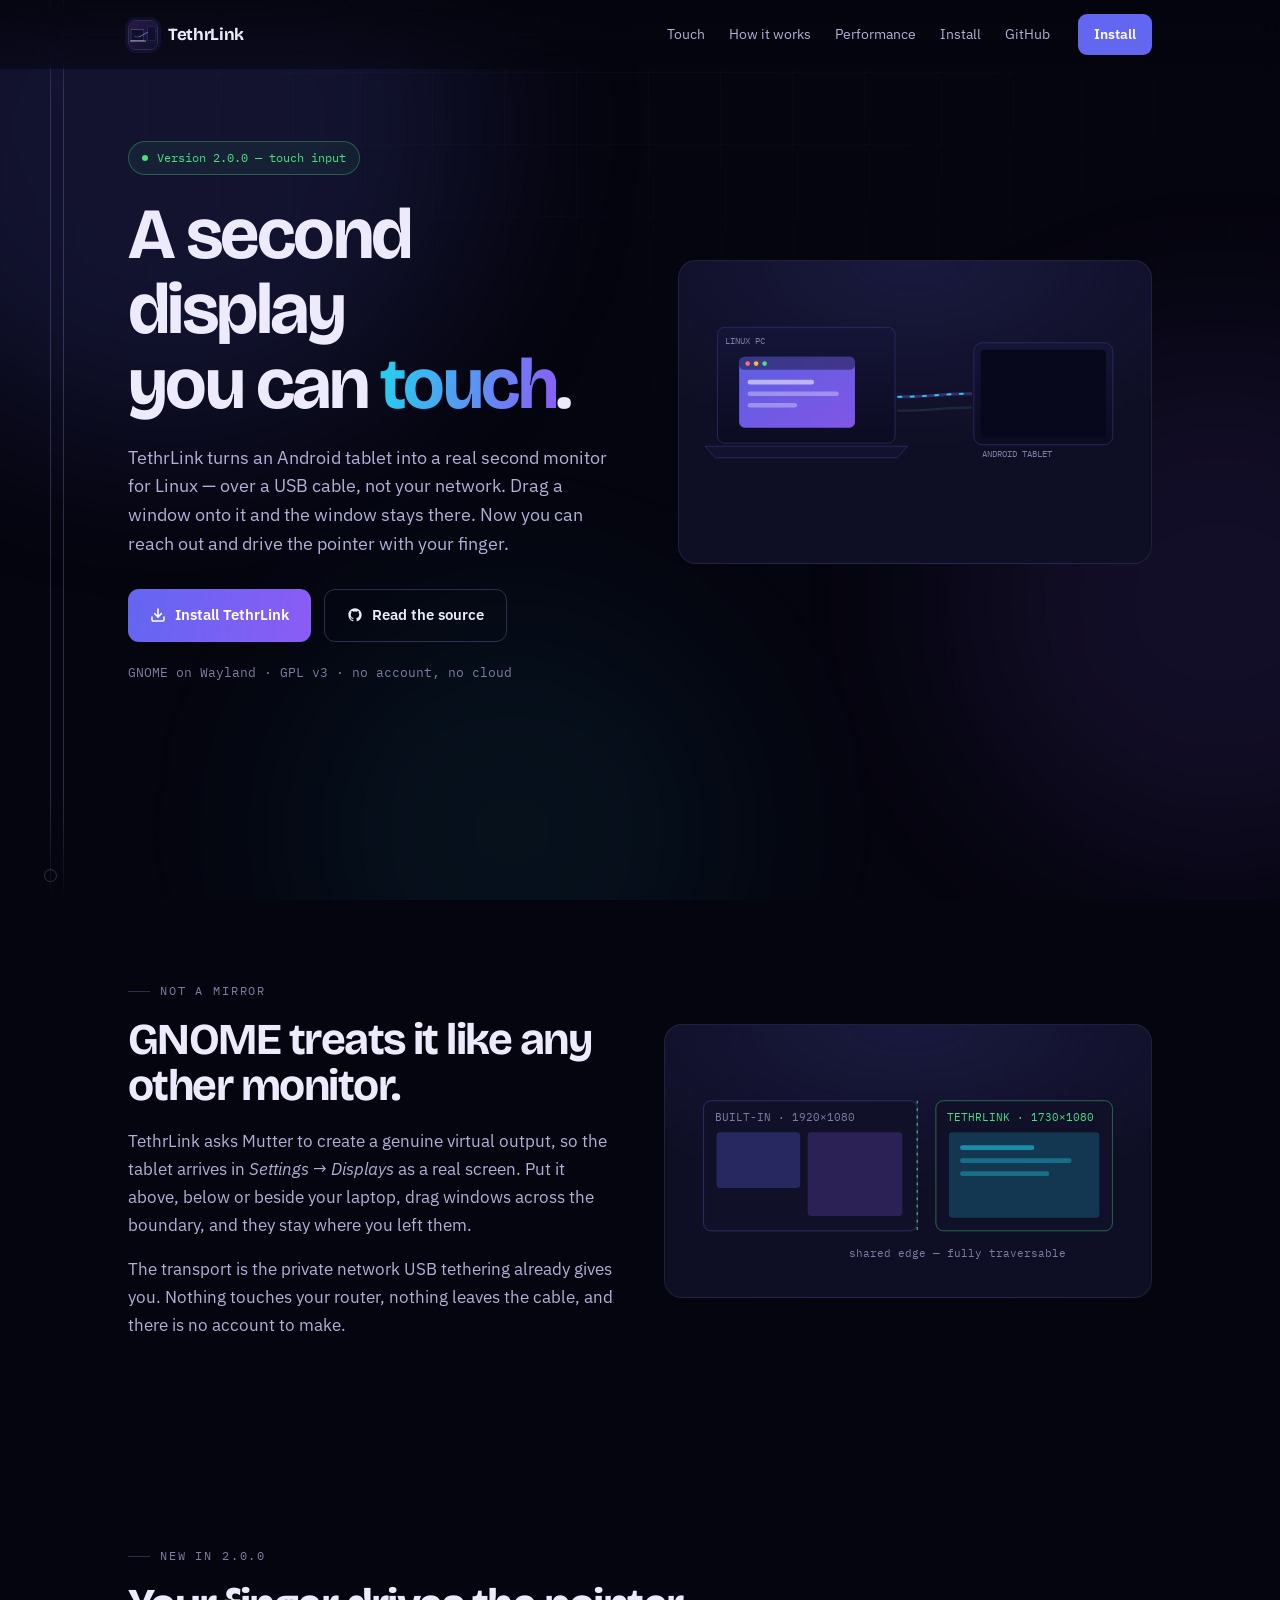
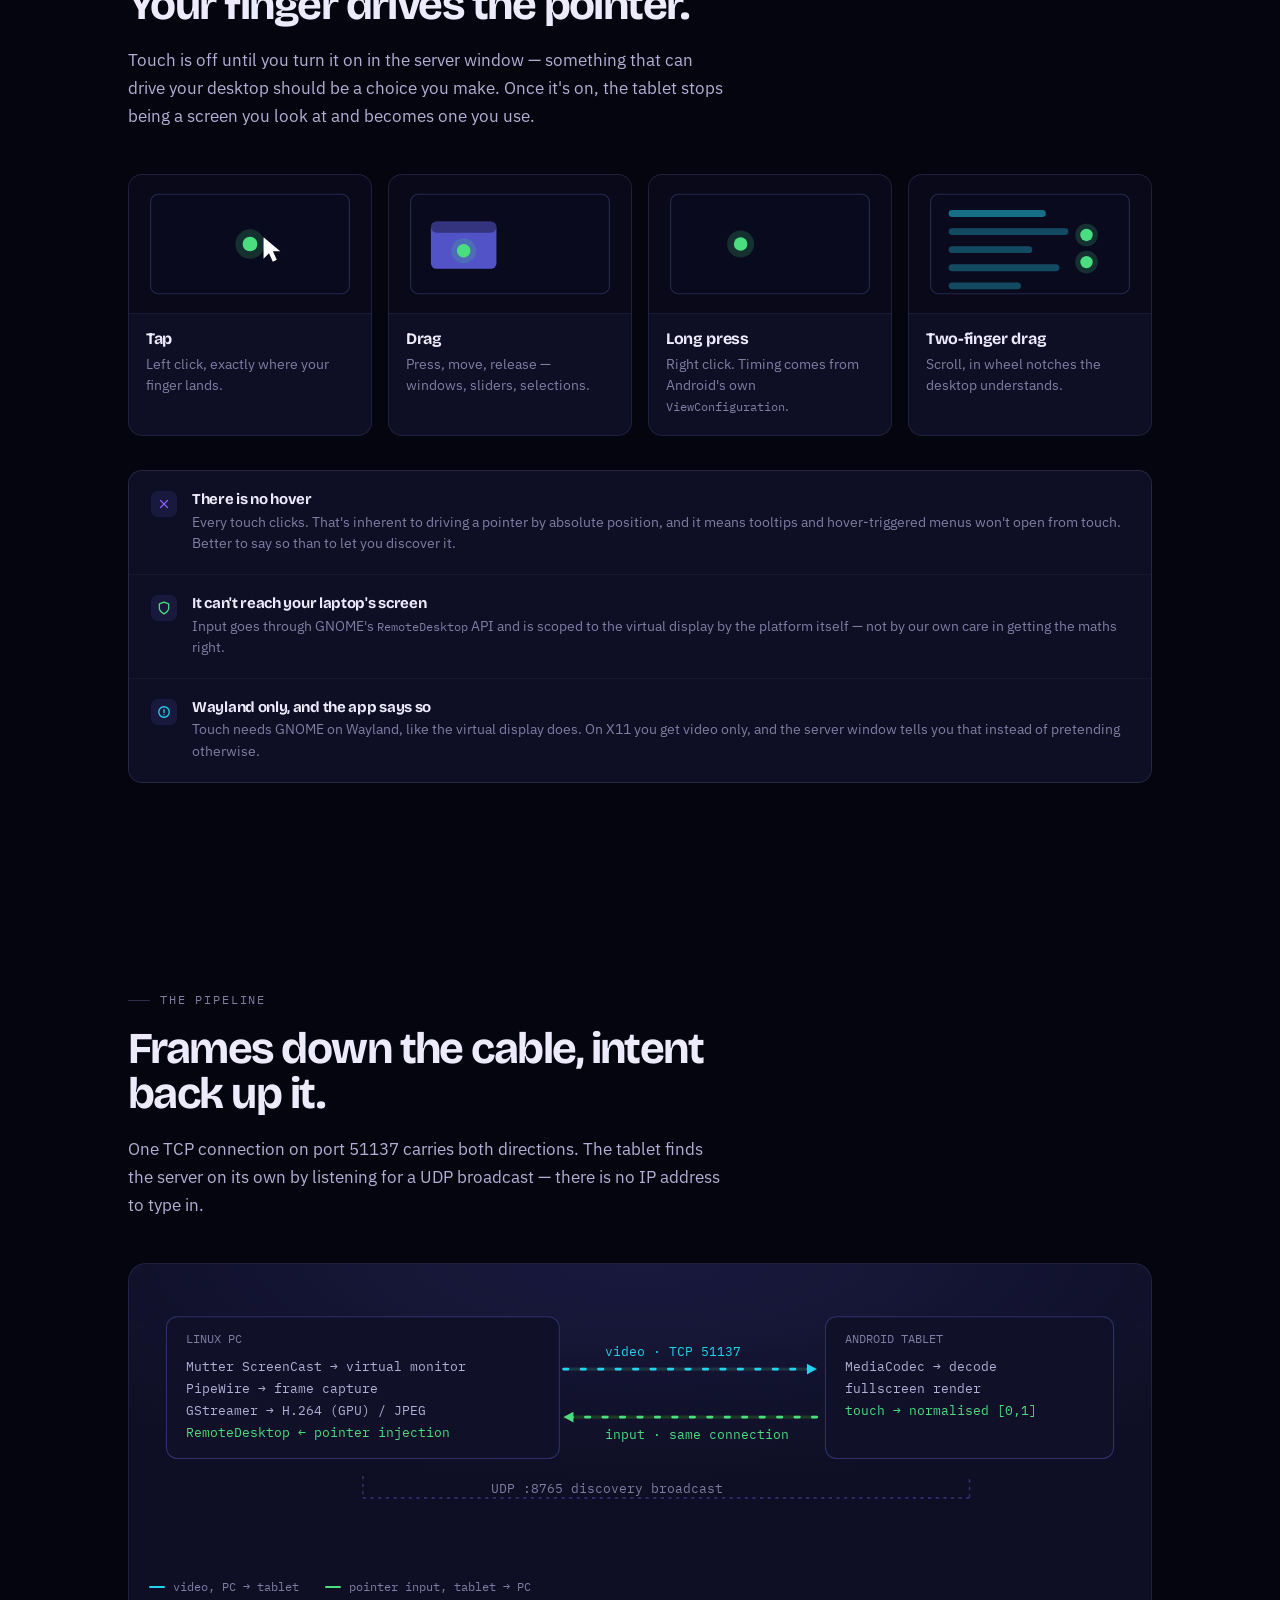
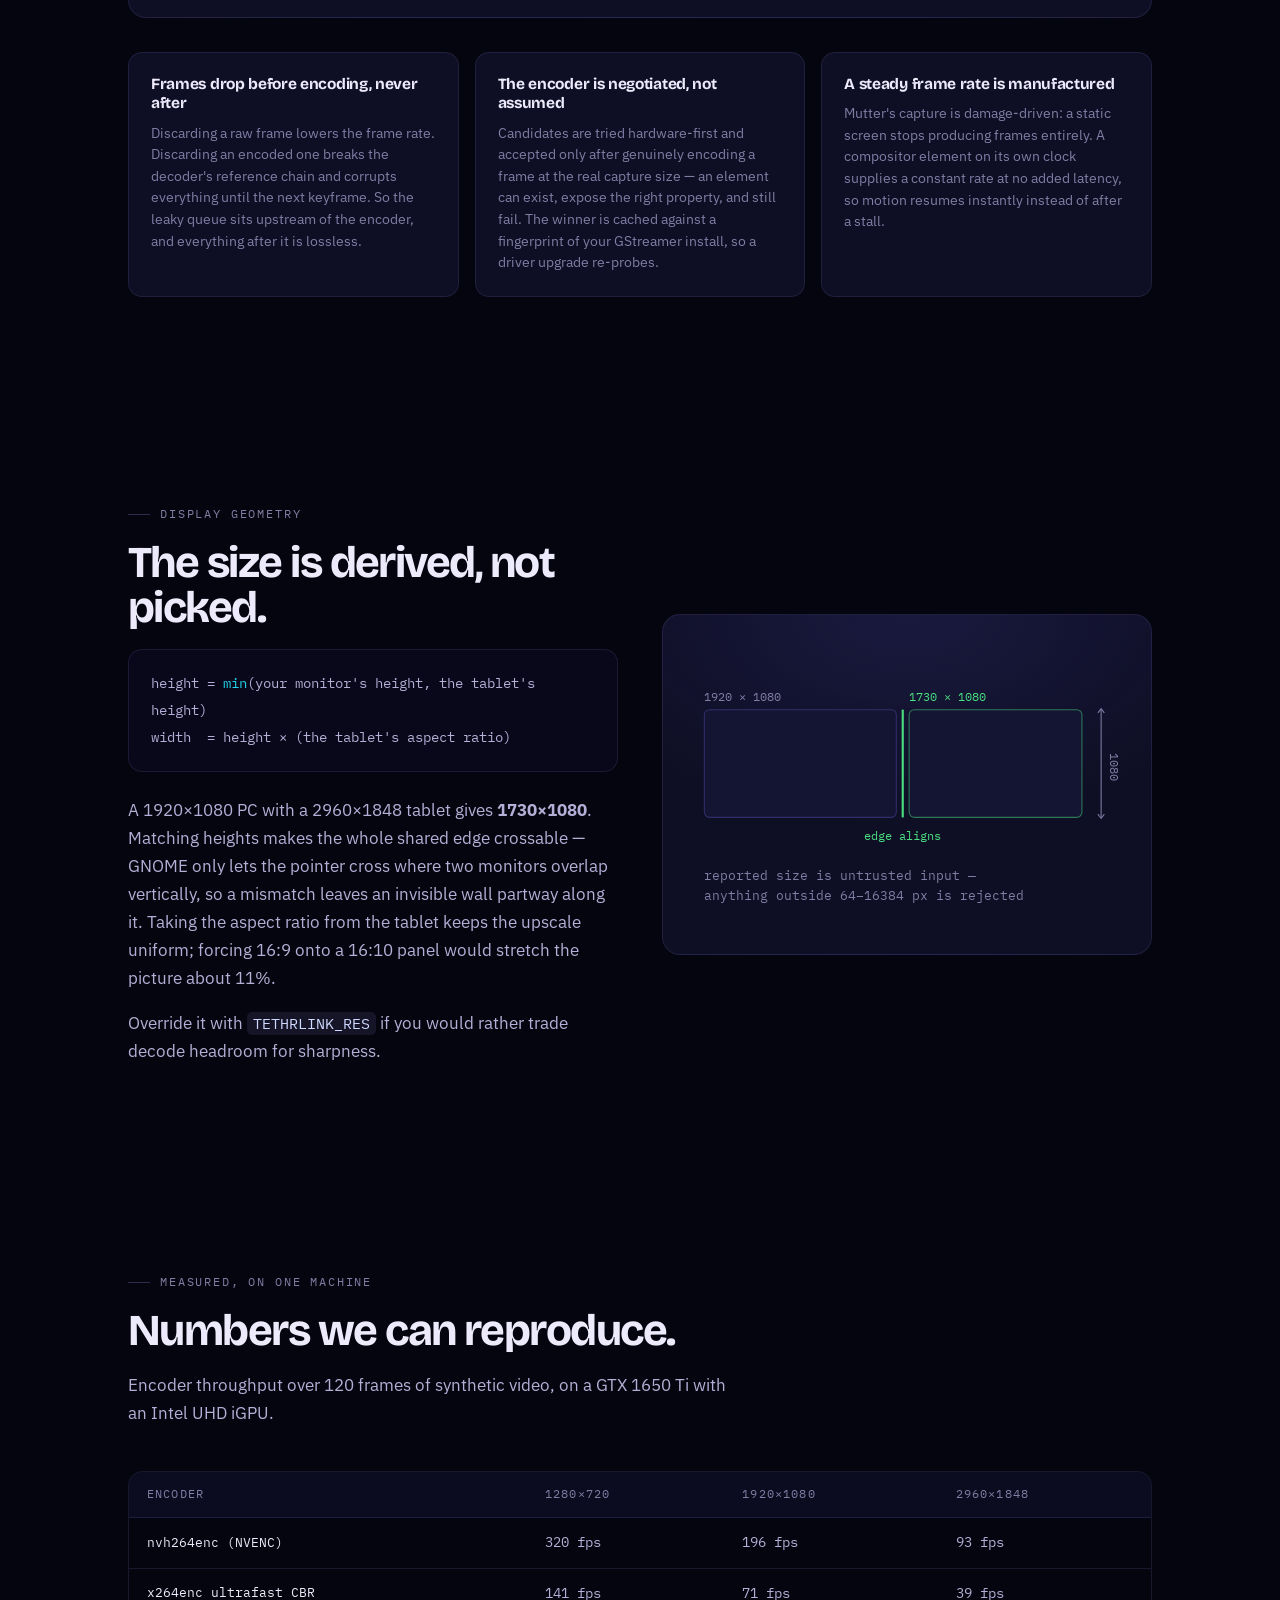
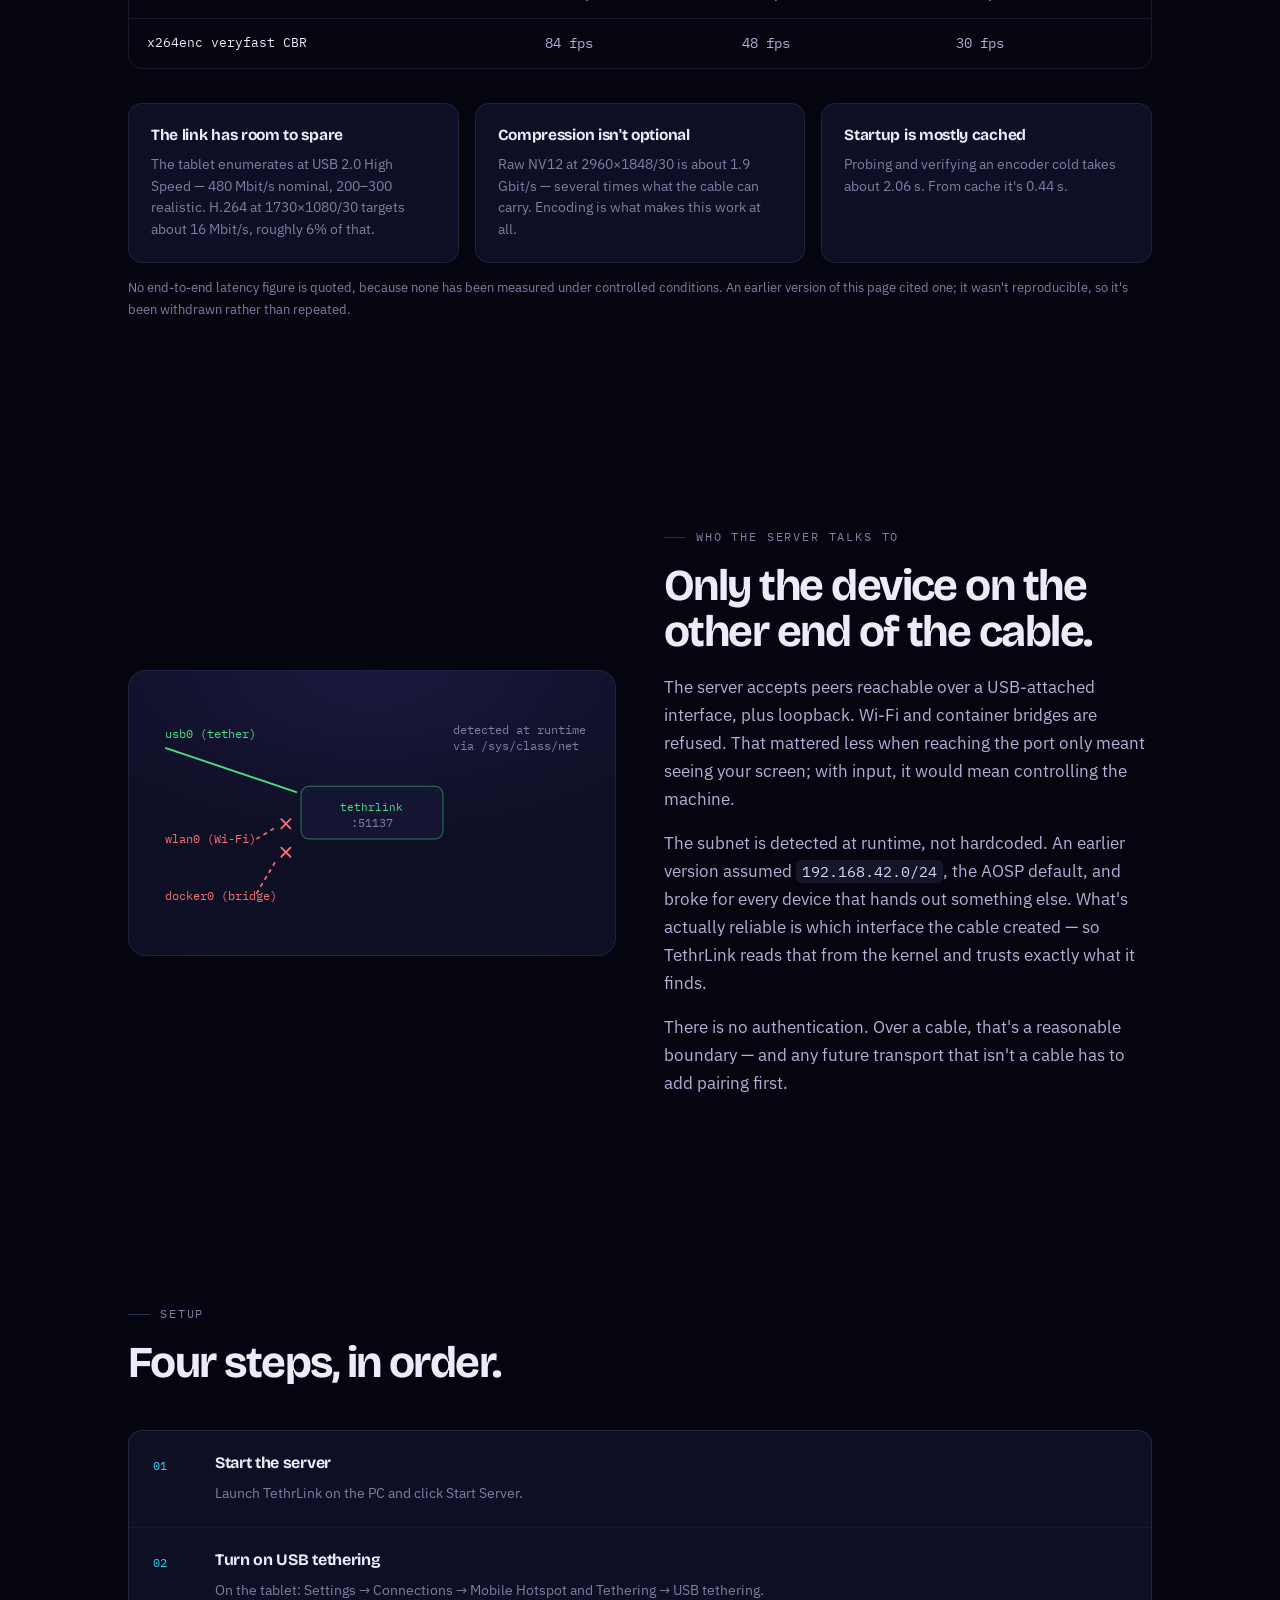
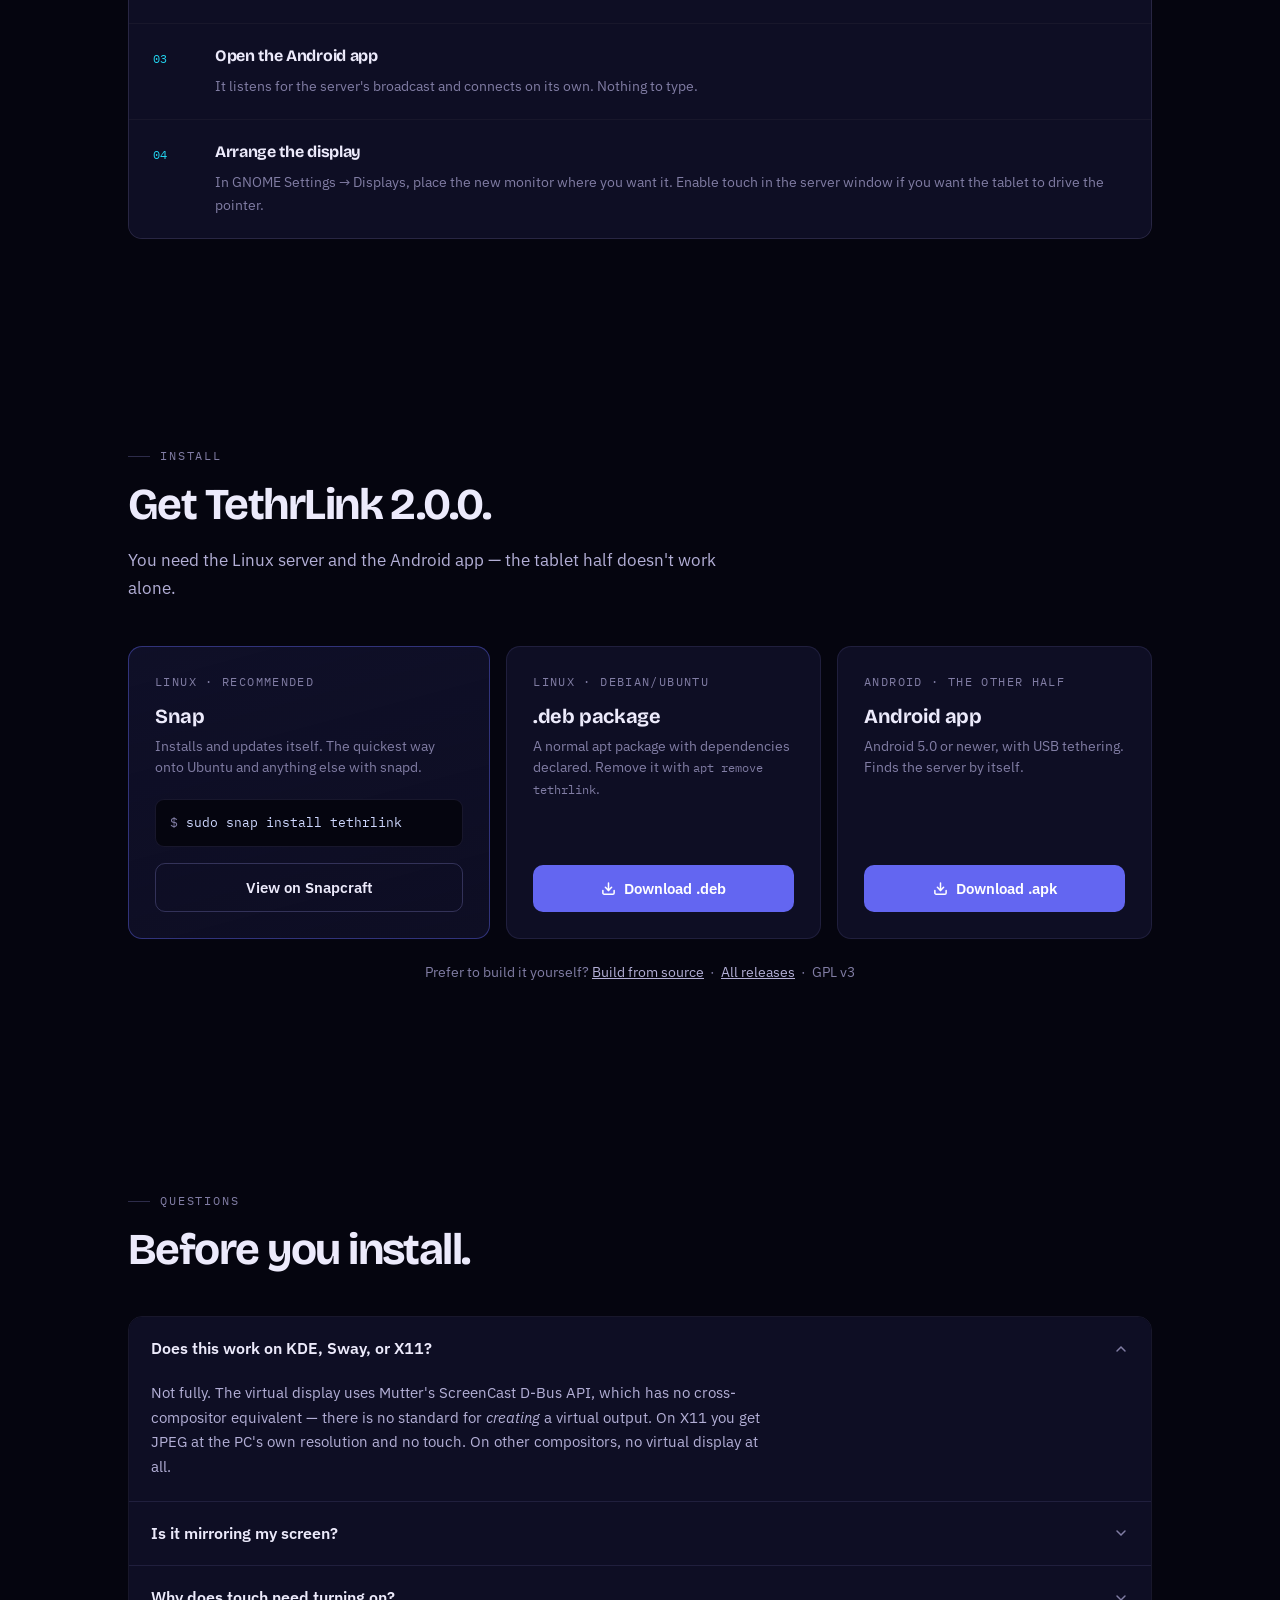
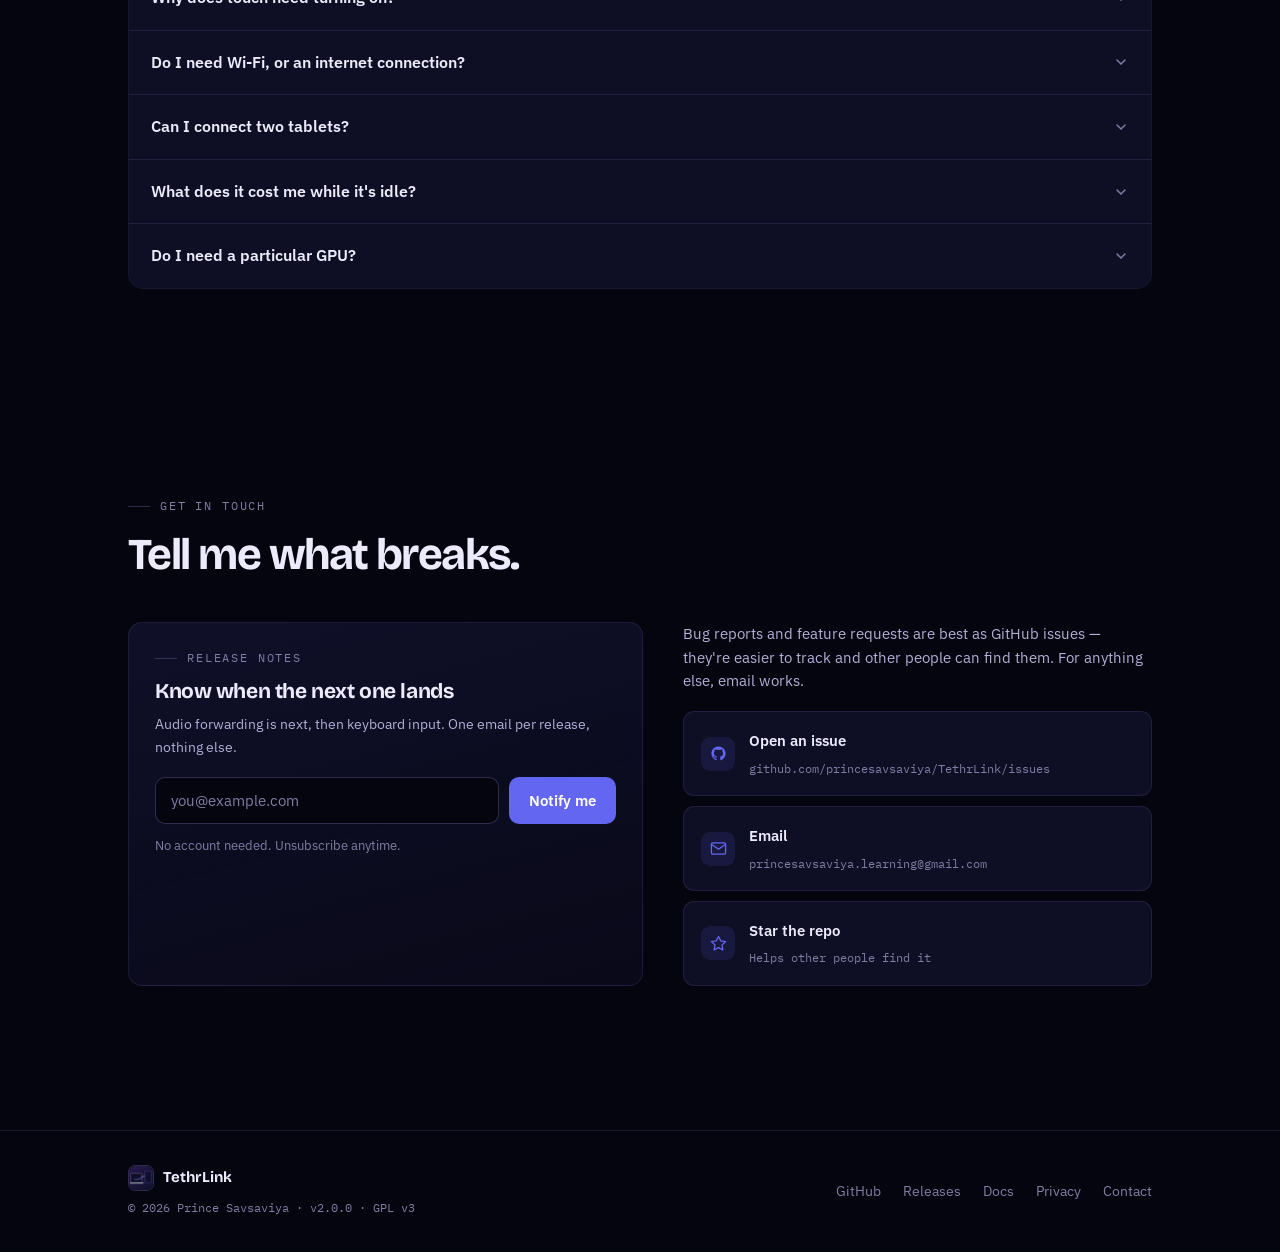
==== commit 9d8a0421: "site: make the page work on a phone Stacked pipeline diagram below 721px, two-up gesture tiles, full" ====
--- a/docs/index.html
+++ b/docs/index.html
@@ -398,15 +398,30 @@
   .pipe-facts{grid-template-columns:1fr}
   section.wrap{padding:78px 24px}
 }
+/* the pipeline is the one diagram that cannot shrink and stay readable, so it
+   has a stacked variant rather than a scroller the reader has to discover */
+/* .stage svg is (0,1,1), so these have to match it or they never apply */
+.stage svg.viz-tall{display:none}
 @media (max-width:720px){
-  .wide-viz{overflow-x:auto;-webkit-overflow-scrolling:touch}
-  .wide-viz svg{min-width:620px}
+  .stage svg.viz-wide{display:none}
+  .stage svg.viz-tall{display:block}
 }
 @media (max-width:620px){
   .nav-links{display:none}
-  .gestures{grid-template-columns:1fr}
   .nl-row{flex-direction:column}
   .foot{flex-direction:column;align-items:flex-start}
+  .hero-btns{flex-direction:column;align-items:stretch}
+  .hero-btns .btn{justify-content:center}
+  .gesture-body{padding:13px 14px 15px}
+  .gesture-body h3{font-size:15px}
+  .gesture-body p{font-size:12.5px}
+  .step{grid-template-columns:32px 1fr;gap:12px;padding:19px 18px}
+  .note{padding:17px 18px}
+  .card,.dl-card,.fact{padding:22px 20px}
+  .stage{padding:12px}
+}
+@media (max-width:344px){
+  .gestures{grid-template-columns:1fr}
 }
 
 /* ═══ REDUCED MOTION ═══ */
@@ -495,12 +510,12 @@
         <!-- laptop -->
         <rect x="24" y="60" width="230" height="150" rx="9" fill="url(#scr)" stroke="#312e6b"/>
         <path d="M8 214h262l-13 15H21z" fill="#12122e" stroke="#312e6b"/>
-        <text x="34" y="82" font-family="IBM Plex Mono, monospace" font-size="10" fill="#817da4">LINUX PC</text>
+        <text x="34" y="82" font-family="IBM Plex Mono, monospace" font-size="11.5" fill="#817da4">LINUX PC</text>
 
         <!-- tablet -->
         <rect x="356" y="80" width="180" height="132" rx="11" fill="url(#scr)" stroke="#312e6b"/>
         <rect x="365" y="89" width="162" height="114" rx="5" fill="#08081c"/>
-        <text x="366" y="228" font-family="IBM Plex Mono, monospace" font-size="10" fill="#817da4">ANDROID TABLET</text>
+        <text x="366" y="228" font-family="IBM Plex Mono, monospace" font-size="11.5" fill="#817da4">ANDROID TABLET</text>
 
         <!-- cable: video down, input up -->
         <path d="M258 150 C300 150 314 146 352 146" fill="none" stroke="#312e6b" stroke-width="4" stroke-linecap="round"/>
@@ -553,19 +568,19 @@
     <div class="split-media stage">
       <svg viewBox="0 0 480 250" role="img" aria-label="Diagram: the tablet appears alongside the laptop in the GNOME display arrangement.">
         <rect x="20" y="60" width="230" height="140" rx="8" fill="#101028" stroke="#312e6b"/>
-        <text x="32" y="82" font-family="IBM Plex Mono, monospace" font-size="10" fill="#817da4">BUILT-IN · 1920×1080</text>
+        <text x="32" y="82" font-family="IBM Plex Mono, monospace" font-size="11.5" fill="#817da4">BUILT-IN · 1920×1080</text>
         <rect x="34" y="94" width="90" height="60" rx="4" fill="#6366f1" opacity=".28"/>
         <rect x="132" y="94" width="102" height="90" rx="4" fill="#8b5cf6" opacity=".22"/>
 
         <rect x="270" y="60" width="190" height="140" rx="8" fill="#101028" stroke="#4ade80" stroke-opacity=".45"/>
-        <text x="282" y="82" font-family="IBM Plex Mono, monospace" font-size="10" fill="#4ade80">TETHRLINK · 1730×1080</text>
+        <text x="282" y="82" font-family="IBM Plex Mono, monospace" font-size="11.5" fill="#4ade80">TETHRLINK · 1730×1080</text>
         <rect x="284" y="94" width="162" height="92" rx="4" fill="#22d3ee" opacity=".2"/>
         <rect x="296" y="108" width="80" height="5" rx="2.5" fill="#22d3ee" opacity=".55"/>
         <rect x="296" y="122" width="120" height="5" rx="2.5" fill="#22d3ee" opacity=".35"/>
         <rect x="296" y="136" width="96" height="5" rx="2.5" fill="#22d3ee" opacity=".35"/>
 
         <line x1="250" y1="60" x2="250" y2="200" stroke="#4ade80" stroke-width="1.6" stroke-dasharray="3 5" opacity=".7"/>
-        <text x="176" y="228" font-family="IBM Plex Mono, monospace" font-size="10" fill="#817da4">shared edge — fully traversable</text>
+        <text x="176" y="228" font-family="IBM Plex Mono, monospace" font-size="11.5" fill="#817da4">shared edge — fully traversable</text>
       </svg>
     </div>
   </div>
@@ -711,8 +726,8 @@
     </p>
   </div>
 
-  <div class="stage wide-viz">
-    <svg viewBox="0 0 900 250" role="img" aria-label="Diagram: the PC captures, encodes and sends video to the tablet; the tablet sends pointer input back.">
+  <div class="stage">
+    <svg class="viz-wide" viewBox="0 0 900 250" role="img" aria-label="Diagram: the PC captures, encodes and sends video to the tablet; the tablet sends pointer input back.">
       <rect x="16" y="30" width="360" height="130" rx="10" fill="#101028" stroke="#312e6b"/>
       <text x="34" y="54" font-family="IBM Plex Mono, monospace" font-size="11" fill="#817da4">LINUX PC</text>
       <g font-family="IBM Plex Mono, monospace" font-size="11.5" fill="#b3afd6">
@@ -734,18 +749,48 @@
       <line x1="380" y1="78" x2="612" y2="78" stroke="#1c3540" stroke-width="3"/>
       <line class="flow-d" x1="380" y1="78" x2="612" y2="78" stroke="#22d3ee" stroke-width="2.6" stroke-linecap="round"/>
       <path d="M612 78l-9-5v10z" fill="#22d3ee"/>
-      <text x="418" y="66" font-family="IBM Plex Mono, monospace" font-size="10.5" fill="#22d3ee">video · TCP 51137</text>
+      <text x="418" y="66" font-family="IBM Plex Mono, monospace" font-size="12" fill="#22d3ee">video · TCP 51137</text>
 
       <!-- upstream -->
       <line x1="380" y1="122" x2="612" y2="122" stroke="#1c3a26" stroke-width="3"/>
       <line class="flow-d" x1="612" y1="122" x2="380" y2="122" stroke="#4ade80" stroke-width="2.6" stroke-linecap="round"/>
       <path d="M380 122l9-5v10z" fill="#4ade80"/>
-      <text x="418" y="142" font-family="IBM Plex Mono, monospace" font-size="10.5" fill="#4ade80">input · same connection</text>
-
-      <text x="420" y="192" font-family="IBM Plex Mono, monospace" font-size="10.5" fill="#817da4" text-anchor="middle">UDP :8765 discovery broadcast</text>
+      <text x="418" y="142" font-family="IBM Plex Mono, monospace" font-size="12" fill="#4ade80">input · same connection</text>
+
+      <text x="420" y="192" font-family="IBM Plex Mono, monospace" font-size="12" fill="#817da4" text-anchor="middle">UDP :8765 discovery broadcast</text>
       <line x1="196" y1="176" x2="196" y2="196" stroke="#312e6b" stroke-width="1.5" stroke-dasharray="3 4"/>
       <line x1="196" y1="196" x2="752" y2="196" stroke="#312e6b" stroke-width="1.5" stroke-dasharray="3 4"/>
       <line x1="752" y1="196" x2="752" y2="176" stroke="#312e6b" stroke-width="1.5" stroke-dasharray="3 4"/>
+    </svg>
+    <svg class="viz-tall" viewBox="0 0 360 434" role="img" aria-label="Diagram: the PC captures, encodes and sends video down to the tablet; the tablet sends pointer input back up.">
+      <rect x="8" y="8" width="344" height="128" rx="10" fill="#101028" stroke="#312e6b"/>
+      <text x="24" y="32" font-family="IBM Plex Mono, monospace" font-size="11.5" fill="#817da4">LINUX PC</text>
+      <g font-family="IBM Plex Mono, monospace" font-size="12" fill="#b3afd6">
+        <text x="24" y="58">Mutter ScreenCast → monitor</text>
+        <text x="24" y="78">PipeWire → frame capture</text>
+        <text x="24" y="98">GStreamer → H.264 / JPEG</text>
+        <text x="24" y="118" fill="#4ade80">RemoteDesktop ← injection</text>
+      </g>
+
+      <line x1="60" y1="150" x2="60" y2="248" stroke="#1c3540" stroke-width="3"/>
+      <line class="flow-d" x1="60" y1="150" x2="60" y2="248" stroke="#22d3ee" stroke-width="2.6" stroke-linecap="round"/>
+      <path d="M60 252l-5-9h10z" fill="#22d3ee"/>
+      <text x="74" y="186" font-family="IBM Plex Mono, monospace" font-size="11.5" fill="#22d3ee">video · TCP 51137</text>
+
+      <line x1="300" y1="150" x2="300" y2="248" stroke="#1c3a26" stroke-width="3"/>
+      <line class="flow-d" x1="300" y1="248" x2="300" y2="150" stroke="#4ade80" stroke-width="2.6" stroke-linecap="round"/>
+      <path d="M300 146l-5 9h10z" fill="#4ade80"/>
+      <text x="286" y="222" font-family="IBM Plex Mono, monospace" font-size="11.5" fill="#4ade80" text-anchor="end">input · same connection</text>
+
+      <text x="180" y="276" font-family="IBM Plex Mono, monospace" font-size="11" fill="#817da4" text-anchor="middle">UDP :8765 discovery broadcast</text>
+
+      <rect x="8" y="294" width="344" height="128" rx="10" fill="#101028" stroke="#312e6b"/>
+      <text x="24" y="318" font-family="IBM Plex Mono, monospace" font-size="11.5" fill="#817da4">ANDROID TABLET</text>
+      <g font-family="IBM Plex Mono, monospace" font-size="12" fill="#b3afd6">
+        <text x="24" y="344">MediaCodec → decode</text>
+        <text x="24" y="364">fullscreen render</text>
+        <text x="24" y="384" fill="#4ade80">touch → normalised [0,1]</text>
+      </g>
     </svg>
     <div class="pipe-legend">
       <span><i style="background:#22d3ee"></i> video, PC → tablet</span>
@@ -793,19 +838,19 @@
     <div class="stage">
       <svg viewBox="0 0 420 280" role="img" aria-label="Diagram: matched heights make the shared edge between the two displays fully traversable.">
         <rect x="20" y="70" width="180" height="101" rx="5" fill="#141433" stroke="#312e6b"/>
-        <text x="20" y="62" font-family="IBM Plex Mono, monospace" font-size="10" fill="#817da4">1920 × 1080</text>
+        <text x="20" y="62" font-family="IBM Plex Mono, monospace" font-size="11.5" fill="#817da4">1920 × 1080</text>
         <rect x="212" y="70" width="162" height="101" rx="5" fill="#141433" stroke="#4ade80" stroke-opacity=".5"/>
-        <text x="212" y="62" font-family="IBM Plex Mono, monospace" font-size="10" fill="#4ade80">1730 × 1080</text>
+        <text x="212" y="62" font-family="IBM Plex Mono, monospace" font-size="11.5" fill="#4ade80">1730 × 1080</text>
 
         <line x1="206" y1="70" x2="206" y2="171" stroke="#4ade80" stroke-width="2"/>
-        <text x="206" y="192" font-family="IBM Plex Mono, monospace" font-size="10" fill="#4ade80" text-anchor="middle">edge aligns</text>
+        <text x="206" y="192" font-family="IBM Plex Mono, monospace" font-size="11.5" fill="#4ade80" text-anchor="middle">edge aligns</text>
 
         <line x1="392" y1="70" x2="392" y2="171" stroke="#817da4" stroke-width="1"/>
         <path d="M389 73l3-4 3 4M389 168l3 4 3-4" fill="none" stroke="#817da4" stroke-width="1"/>
-        <text x="400" y="124" font-family="IBM Plex Mono, monospace" font-size="10" fill="#817da4" transform="rotate(90 400 124)" text-anchor="middle">1080</text>
-
-        <text x="20" y="230" font-family="IBM Plex Mono, monospace" font-size="10.5" fill="#817da4">reported size is untrusted input —</text>
-        <text x="20" y="248" font-family="IBM Plex Mono, monospace" font-size="10.5" fill="#817da4">anything outside 64–16384 px is rejected</text>
+        <text x="400" y="124" font-family="IBM Plex Mono, monospace" font-size="11.5" fill="#817da4" transform="rotate(90 400 124)" text-anchor="middle">1080</text>
+
+        <text x="20" y="230" font-family="IBM Plex Mono, monospace" font-size="12" fill="#817da4">reported size is untrusted input —</text>
+        <text x="20" y="248" font-family="IBM Plex Mono, monospace" font-size="12" fill="#817da4">anything outside 64–16384 px is rejected</text>
       </svg>
     </div>
   </div>
@@ -862,9 +907,9 @@
       <svg viewBox="0 0 440 240" role="img" aria-label="Diagram: only USB-attached interfaces and loopback are served; Wi-Fi and container bridges are refused.">
         <rect x="150" y="94" width="140" height="52" rx="8" fill="#141433" stroke="#4ade80" stroke-opacity=".5"/>
         <text x="220" y="118" font-family="IBM Plex Mono, monospace" font-size="11" fill="#4ade80" text-anchor="middle">tethrlink</text>
-        <text x="220" y="134" font-family="IBM Plex Mono, monospace" font-size="10" fill="#817da4" text-anchor="middle">:51137</text>
-
-        <g font-family="IBM Plex Mono, monospace" font-size="10.5">
+        <text x="220" y="134" font-family="IBM Plex Mono, monospace" font-size="11.5" fill="#817da4" text-anchor="middle">:51137</text>
+
+        <g font-family="IBM Plex Mono, monospace" font-size="12">
           <text x="16" y="46" fill="#4ade80">usb0 (tether)</text>
           <line x1="16" y1="56" x2="146" y2="100" stroke="#4ade80" stroke-width="1.8"/>
           <text x="16" y="150" fill="#f87171">wlan0 (Wi-Fi)</text>
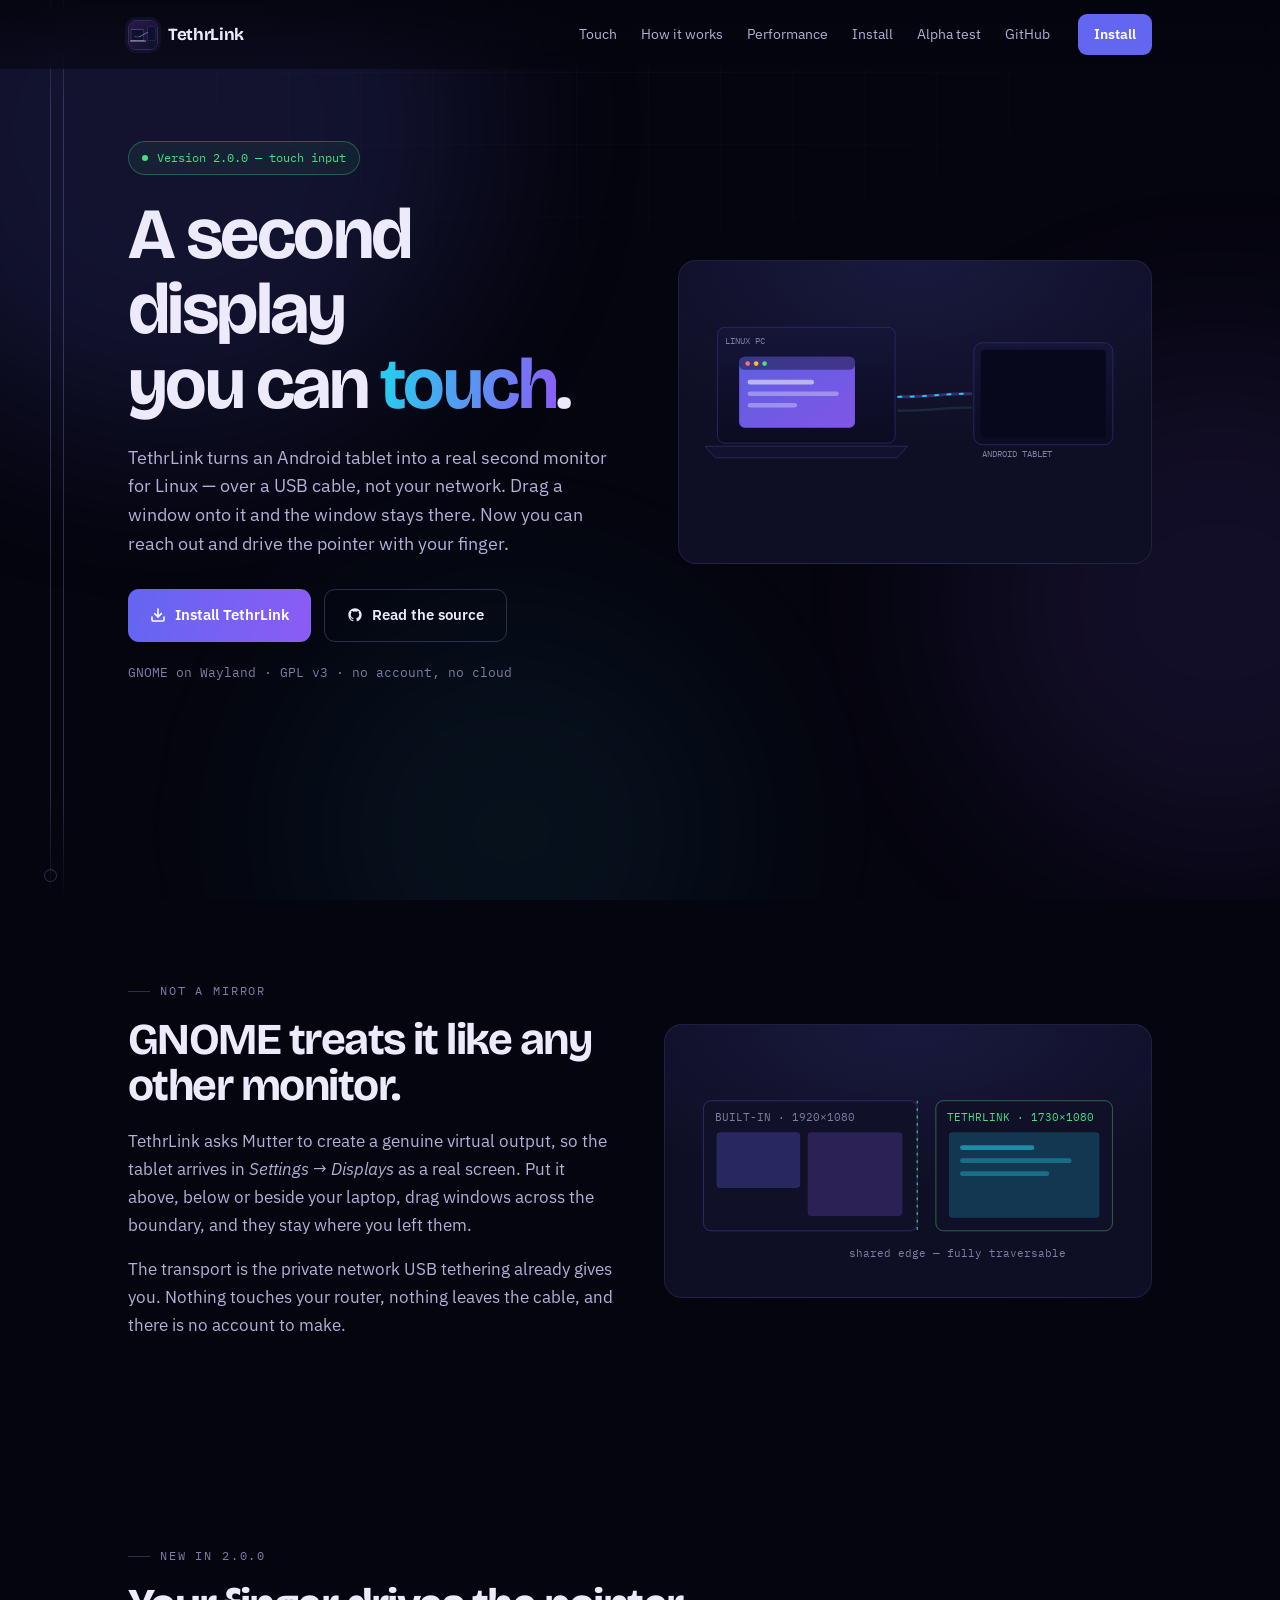
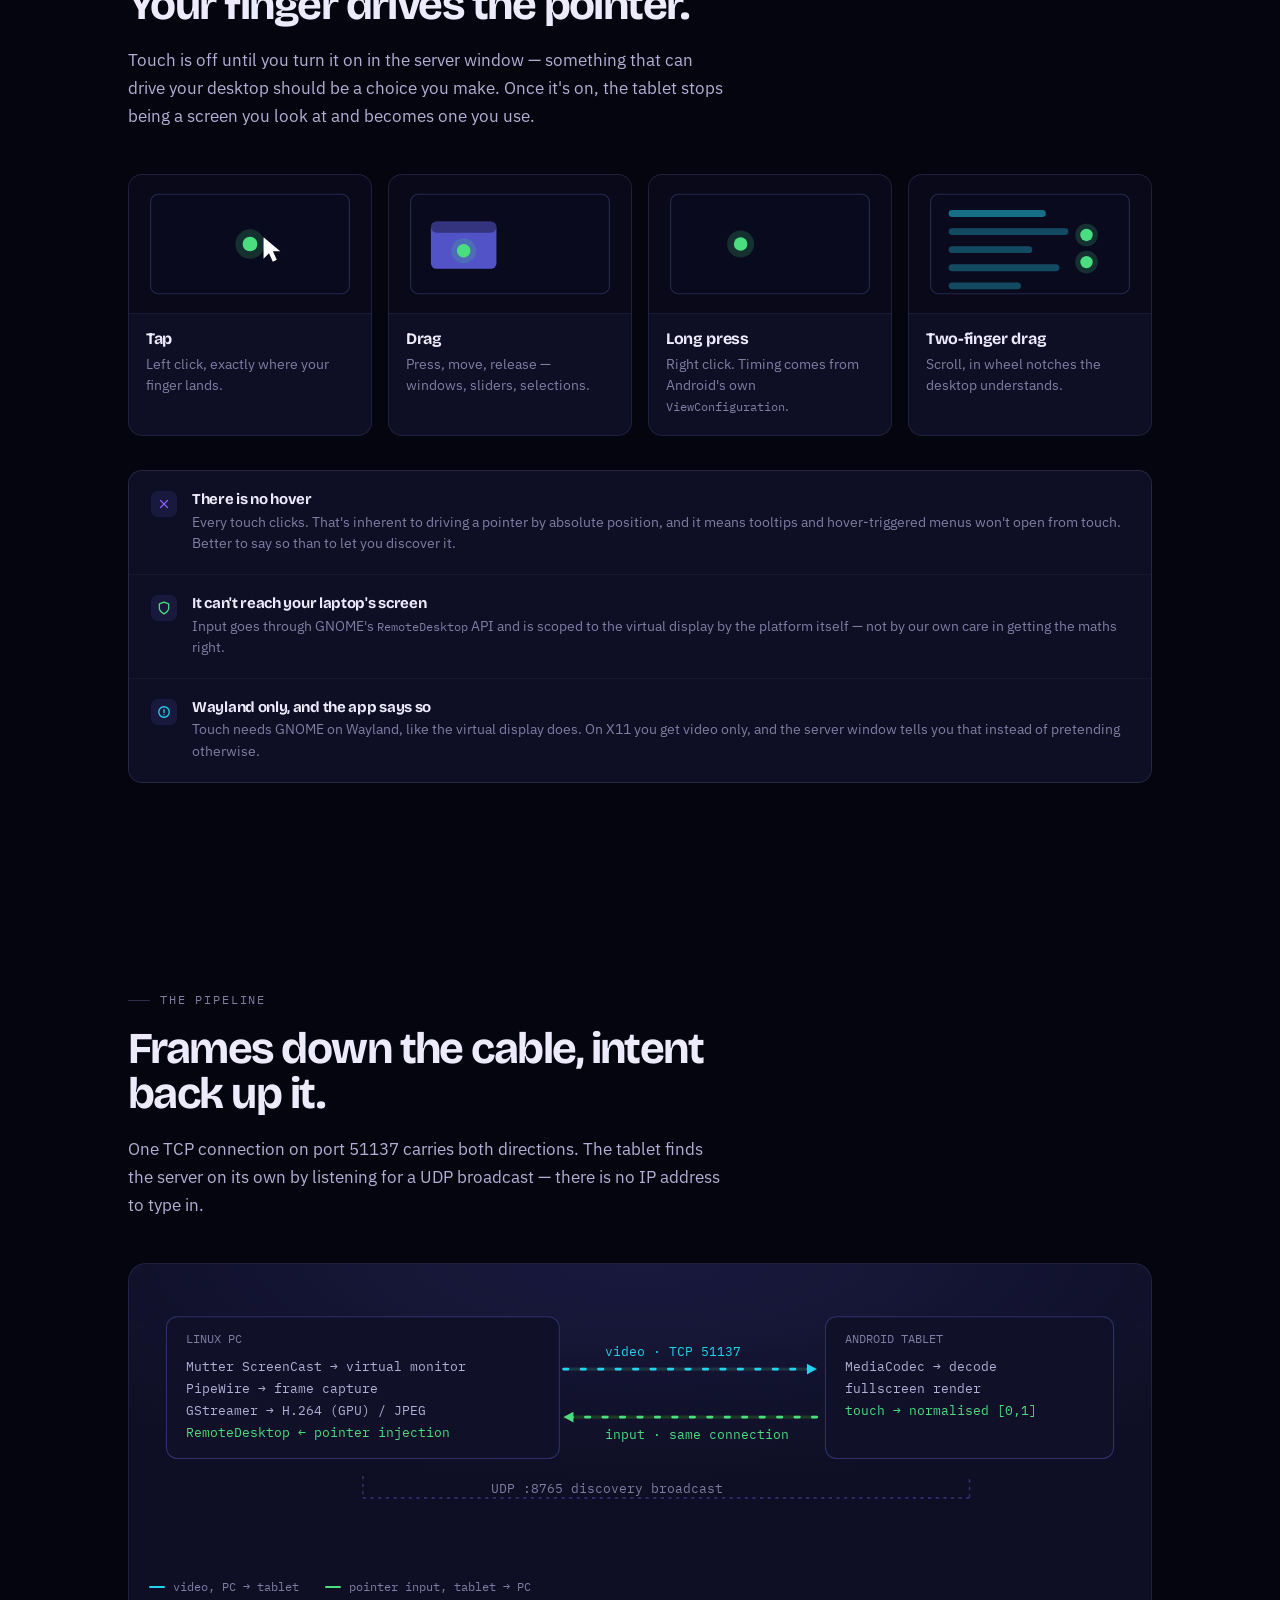
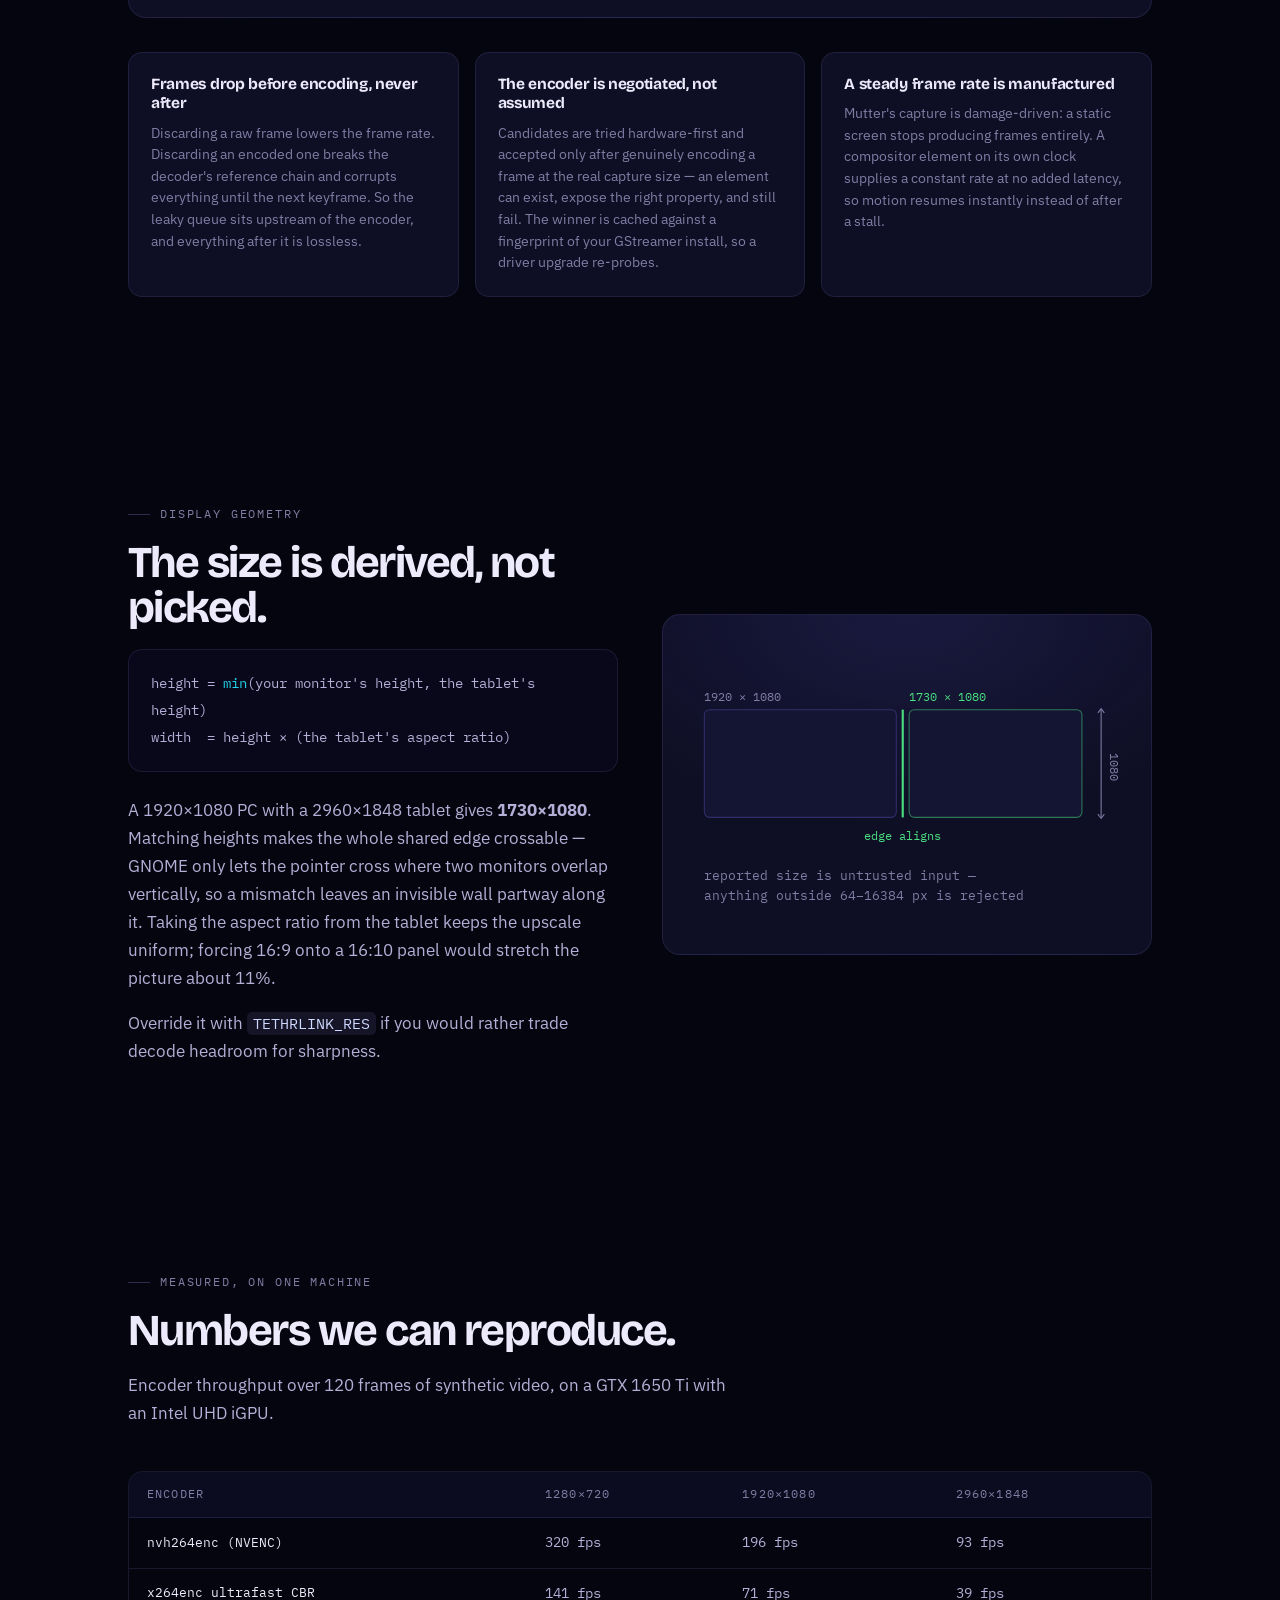
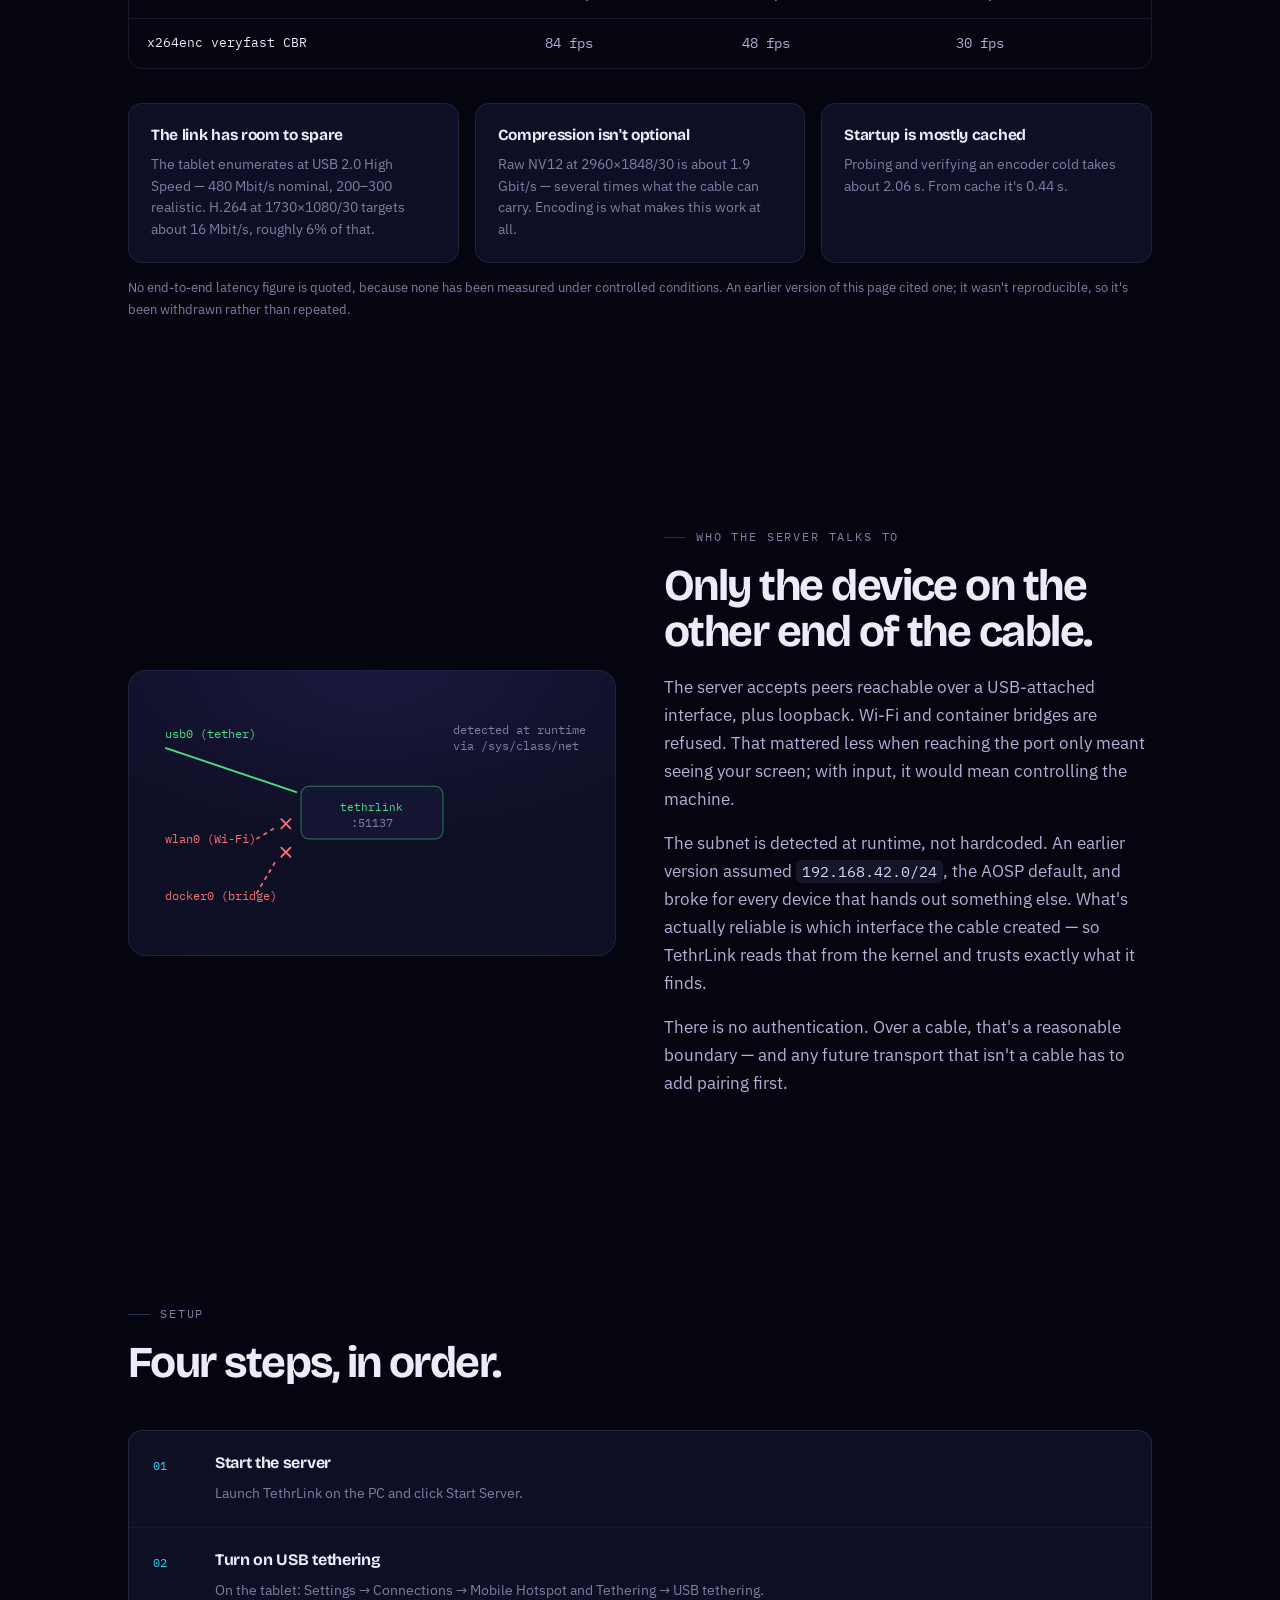
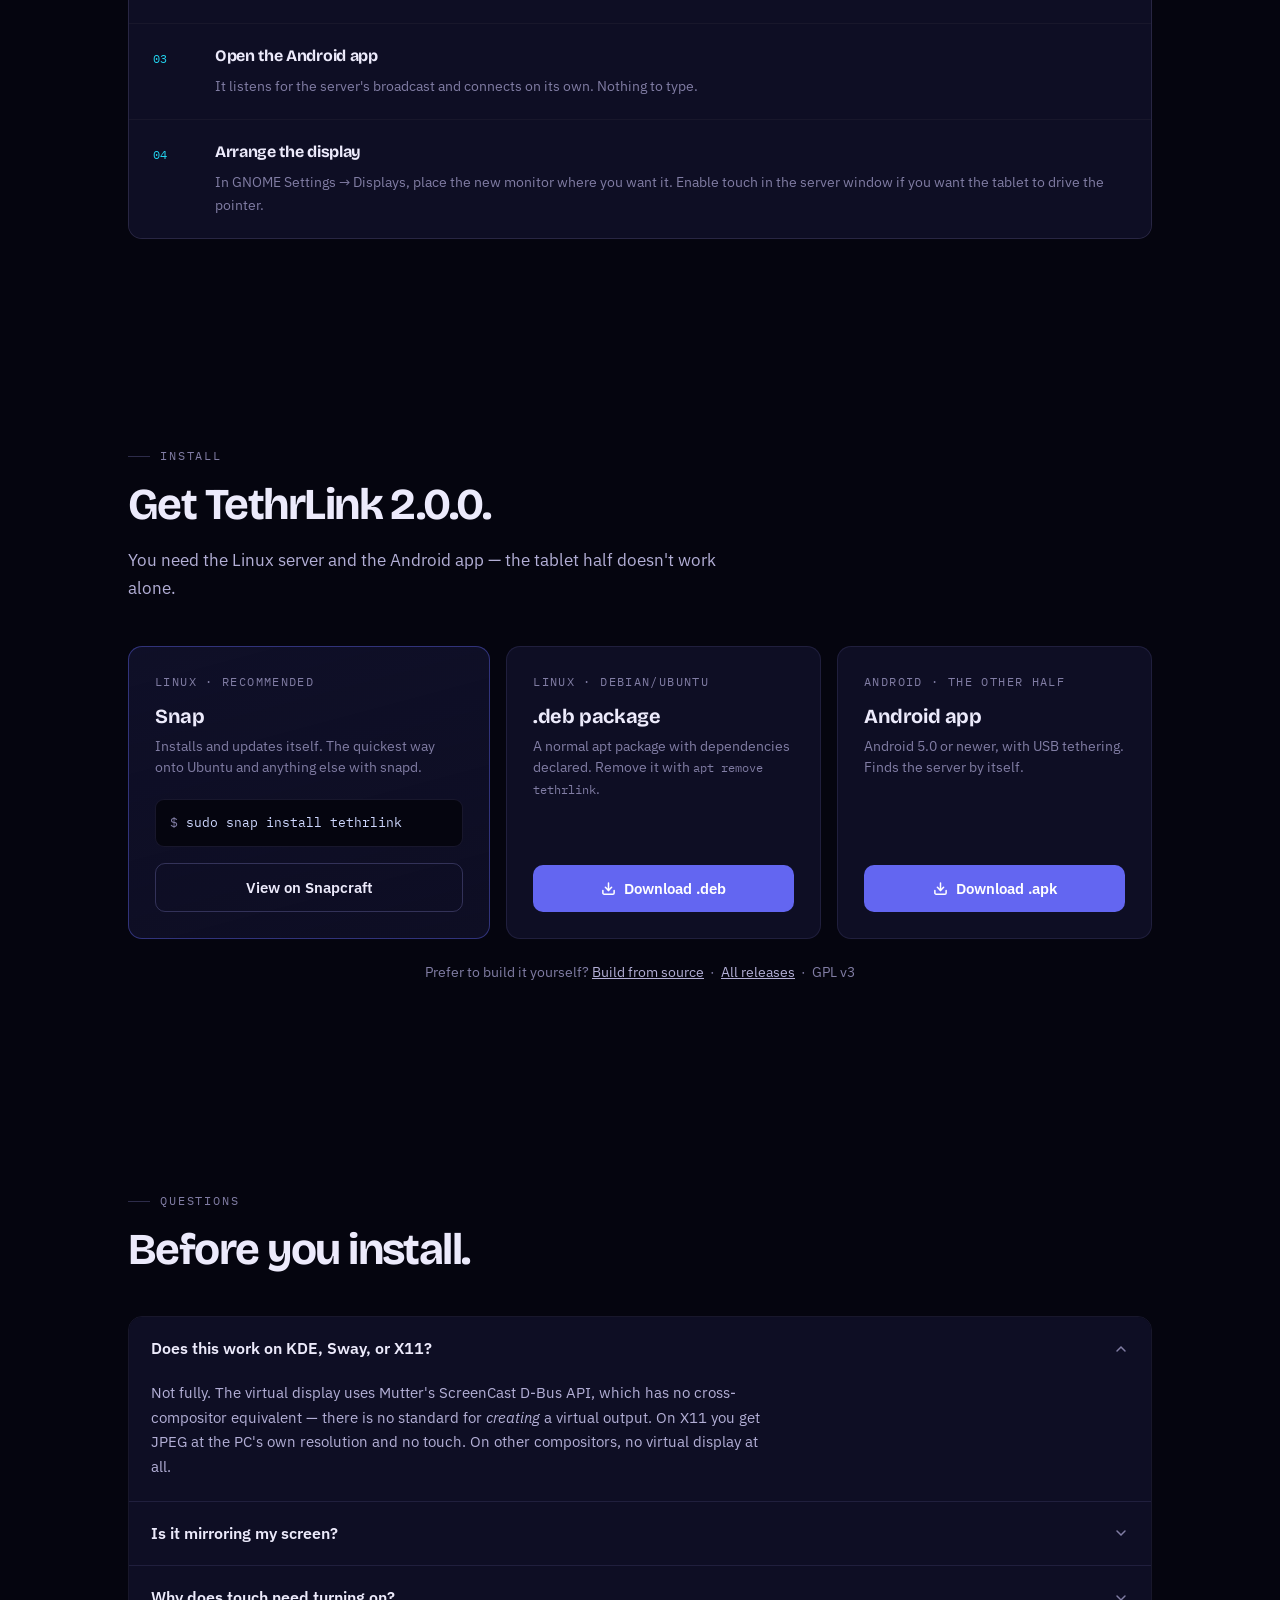
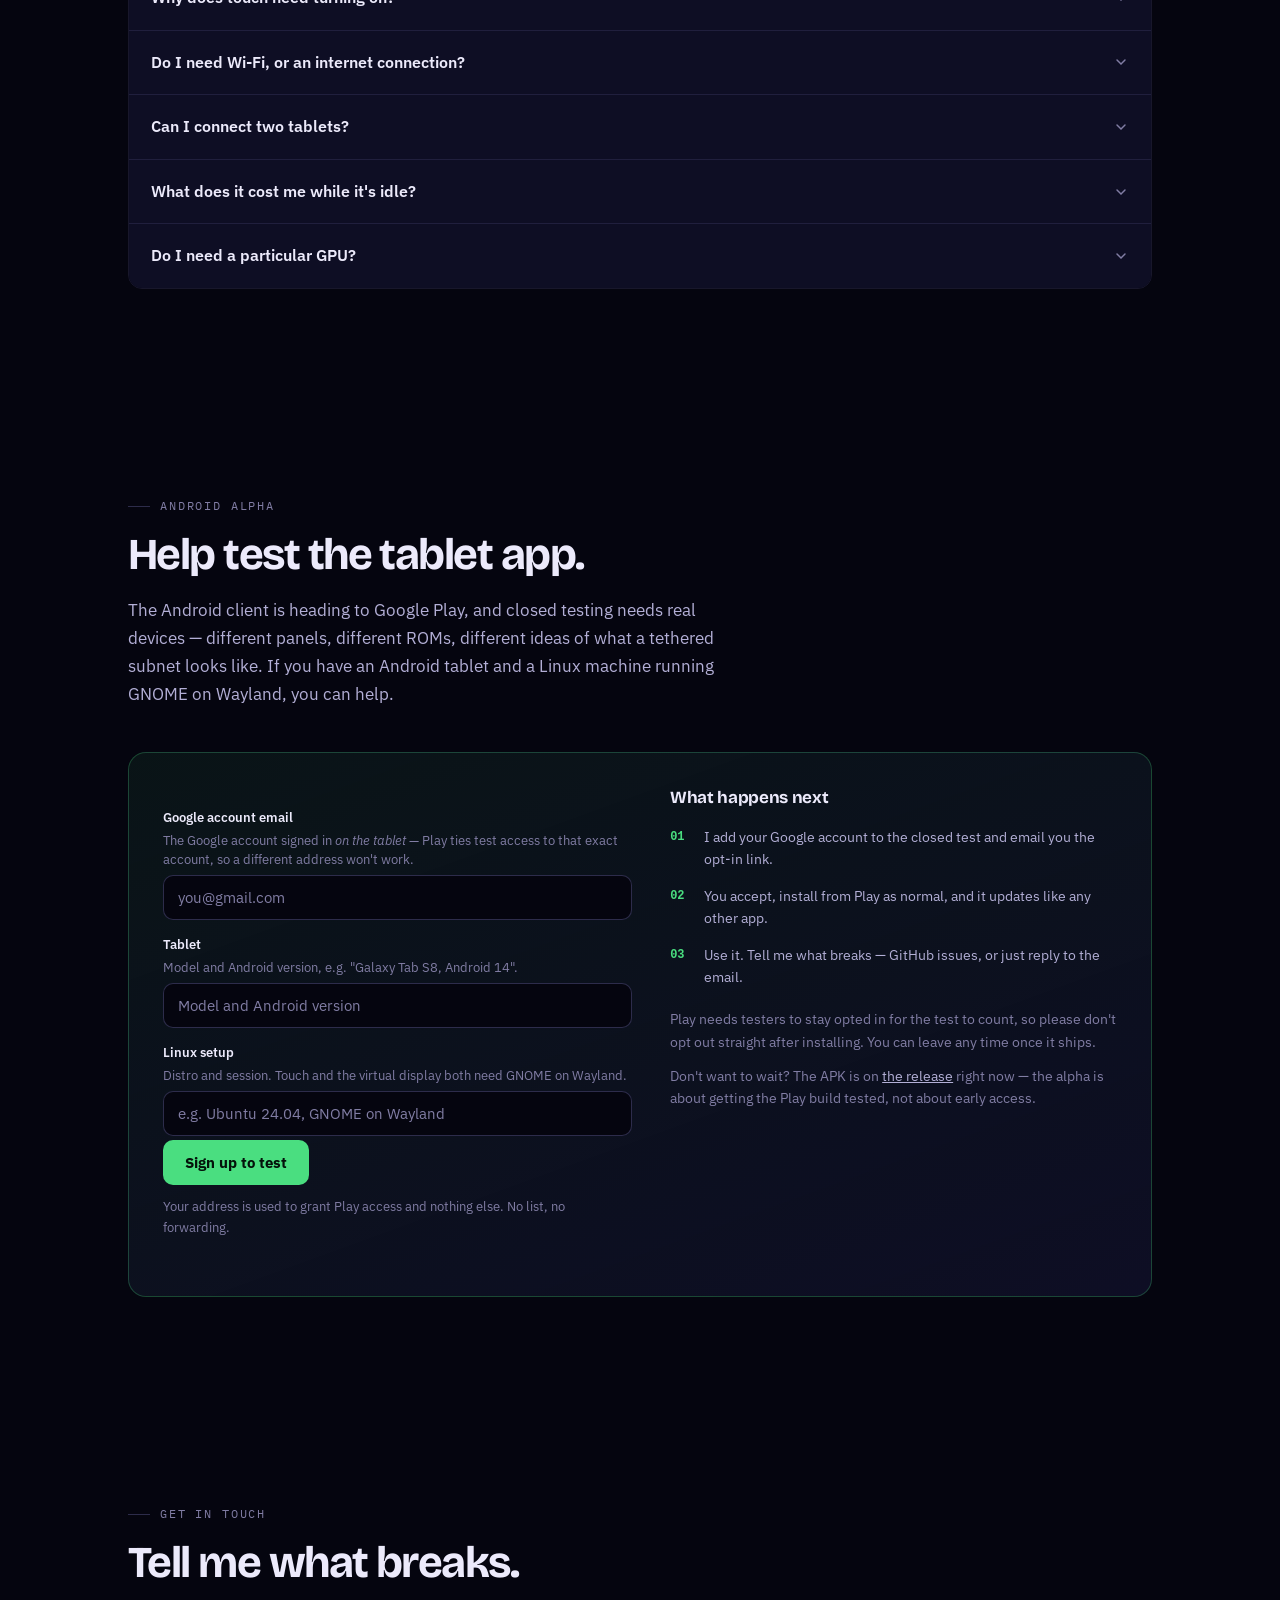
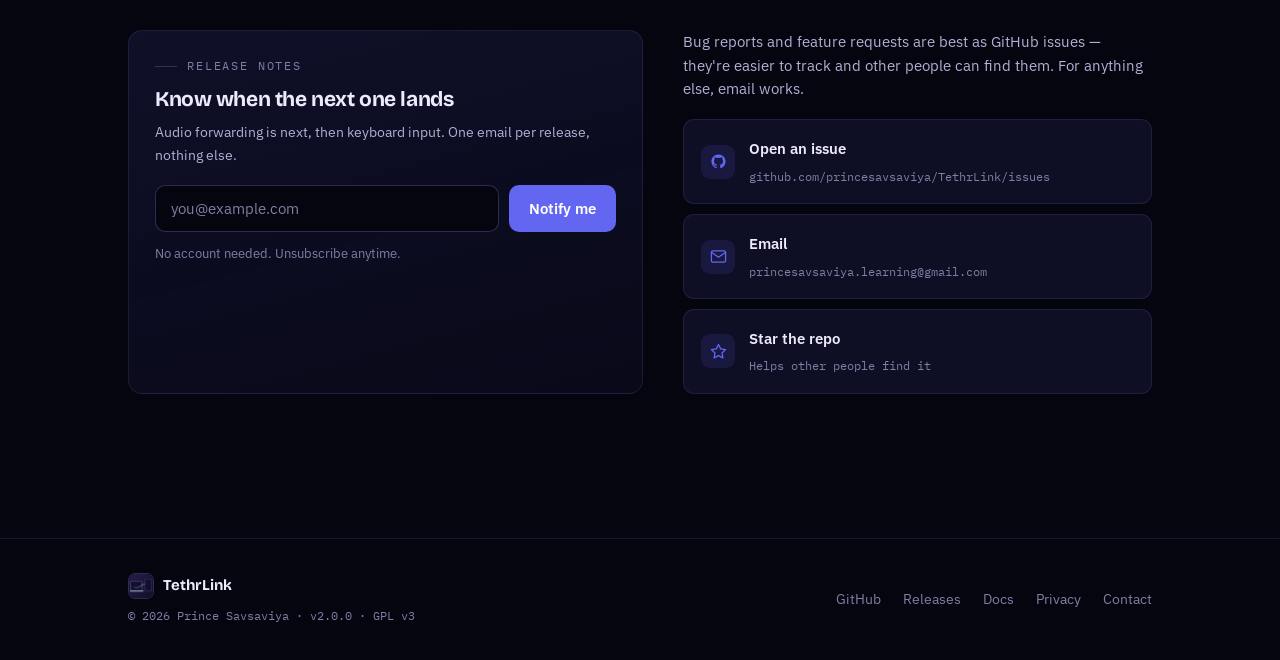
==== commit 58b4be44: "site: add an Android alpha signup section Co-Authored-By: Claude Opus 5 <noreply@anthropic.com>" ====
--- a/docs/index.html
+++ b/docs/index.html
@@ -345,6 +345,21 @@
 
 /* ═══ CONTACT ═══ */
 .contact{display:grid;grid-template-columns:1.1fr 1fr;gap:40px}
+.alpha{background:linear-gradient(160deg,rgba(74,222,128,.07),rgba(20,20,51,.6));border:1px solid rgba(74,222,128,.26);border-radius:18px;padding:34px}
+.alpha-grid{display:grid;grid-template-columns:1.05fr 1fr;gap:38px;align-items:start}
+.fields{display:grid;gap:14px;margin-top:20px}
+.field label{display:block;font-size:13px;font-weight:600;margin-bottom:6px}
+.field .hint{display:block;font-size:12.5px;color:var(--muted);font-weight:400;margin-top:3px;line-height:1.5}
+.field input,.field select{width:100%;padding:12px 14px;border-radius:10px;border:1px solid var(--line-lit);background:var(--ink);color:var(--text);font-family:var(--body);font-size:14.5px}
+.field input:focus,.field select:focus{outline:none;border-color:var(--up)}
+.field input::placeholder{color:var(--muted)}
+.alpha-submit{padding:13px 22px;border-radius:10px;border:none;background:var(--up);color:#04120a;font-family:var(--body);font-size:15px;font-weight:700;cursor:pointer;transition:filter .2s;margin-top:4px}
+.alpha-submit:hover:not(:disabled){filter:brightness(1.1)}
+.alpha-submit:disabled{opacity:.6;cursor:default}
+.alpha-steps{list-style:none;display:grid;gap:14px;margin-top:18px}
+.alpha-steps li{display:grid;grid-template-columns:22px 1fr;gap:12px;font-size:14px;color:var(--text-2);line-height:1.6}
+.alpha-steps b{font-family:var(--mono);font-size:12px;color:var(--up);padding-top:2px}
+@media (max-width:820px){.alpha-grid{grid-template-columns:1fr;gap:28px}.alpha{padding:26px 22px}}
 .nl-form{margin-top:18px}
 .nl-row{display:flex;gap:10px}
 .nl-input{
@@ -463,6 +478,7 @@
       <li><a href="#how">How it works</a></li>
       <li><a href="#performance">Performance</a></li>
       <li><a href="#install">Install</a></li>
+      <li><a href="#alpha">Alpha test</a></li>
       <li><a href="https://github.com/princesavsaviya/TethrLink" target="_blank" rel="noopener">GitHub</a></li>
     </ul>
     <a href="#install" class="nav-cta">Install</a>
@@ -992,7 +1008,7 @@
       <div class="dl-kind">Linux · Debian/Ubuntu</div>
       <h3>.deb package</h3>
       <p>A normal apt package with dependencies declared. Remove it with <span class="mono">apt remove tethrlink</span>.</p>
-      <a href="https://github.com/princesavsaviya/TethrLink/releases/latest/download/tethrlink_amd64.deb" class="dl-btn solid">
+      <a href="https://github.com/princesavsaviya/TethrLink/releases/latest/download/tethrlink_all.deb" class="dl-btn solid">
         <svg width="15" height="15" viewBox="0 0 24 24" fill="none" stroke="currentColor" stroke-width="2.4" stroke-linecap="round" stroke-linejoin="round"><path d="M21 15v4a2 2 0 01-2 2H5a2 2 0 01-2-2v-4"/><polyline points="7 10 12 15 17 10"/><line x1="12" y1="15" x2="12" y2="3"/></svg>
         Download .deb
       </a>
@@ -1056,6 +1072,72 @@
   </div>
 </section>
 
+<!-- ══════ ALPHA ══════ -->
+<section class="wrap" id="alpha">
+  <div class="sec-head">
+    <div class="eyebrow">Android alpha</div>
+    <h2>Help test the tablet app.</h2>
+    <p class="lede">
+      The Android client is heading to Google Play, and closed testing needs real
+      devices — different panels, different ROMs, different ideas of what a
+      tethered subnet looks like. If you have an Android tablet and a Linux
+      machine running GNOME on Wayland, you can help.
+    </p>
+  </div>
+
+  <div class="alpha">
+    <div class="alpha-grid">
+      <div>
+        <form id="alpha-form" action="https://formspree.io/f/mvzdqqzo" method="POST">
+          <input type="hidden" name="_subject" value="TethrLink — Android alpha tester"/>
+          <input type="hidden" name="signup_type" value="android-alpha"/>
+          <div class="fields">
+            <div class="field">
+              <label for="a-email">Google account email
+                <span class="hint">The Google account signed in <em>on the tablet</em> — Play ties test access to that exact account, so a different address won't work.</span>
+              </label>
+              <input id="a-email" type="email" name="google_account_email" placeholder="you@gmail.com" required/>
+            </div>
+            <div class="field">
+              <label for="a-device">Tablet
+                <span class="hint">Model and Android version, e.g. "Galaxy Tab S8, Android 14".</span>
+              </label>
+              <input id="a-device" type="text" name="tablet" placeholder="Model and Android version" required/>
+            </div>
+            <div class="field">
+              <label for="a-distro">Linux setup
+                <span class="hint">Distro and session. Touch and the virtual display both need GNOME on Wayland.</span>
+              </label>
+              <input id="a-distro" type="text" name="linux_setup" placeholder="e.g. Ubuntu 24.04, GNOME on Wayland" required/>
+            </div>
+          </div>
+          <button class="alpha-submit" type="submit">Sign up to test</button>
+          <p class="nl-fine">Your address is used to grant Play access and nothing else. No list, no forwarding.</p>
+          <p class="nl-status" id="alpha-status" role="status"></p>
+        </form>
+      </div>
+
+      <div>
+        <h3 style="font-size:17px">What happens next</h3>
+        <ul class="alpha-steps">
+          <li><b>01</b><span>I add your Google account to the closed test and email you the opt-in link.</span></li>
+          <li><b>02</b><span>You accept, install from Play as normal, and it updates like any other app.</span></li>
+          <li><b>03</b><span>Use it. Tell me what breaks — GitHub issues, or just reply to the email.</span></li>
+        </ul>
+        <p style="font-size:13.5px;color:var(--muted);margin-top:20px;line-height:1.65">
+          Play needs testers to stay opted in for the test to count, so please don't
+          opt out straight after installing. You can leave any time once it ships.
+        </p>
+        <p style="font-size:13.5px;color:var(--muted);margin-top:12px;line-height:1.65">
+          Don't want to wait? The APK is on
+          <a href="#install" style="color:var(--text-2)">the release</a> right now — the
+          alpha is about getting the Play build tested, not about early access.
+        </p>
+      </div>
+    </div>
+  </div>
+</section>
+
 <!-- ══════ CONTACT ══════ -->
 <section class="wrap" id="contact">
   <div class="sec-head">
@@ -1151,12 +1233,17 @@
 
 /* Newsletter */
 (function(){
-  var form = document.getElementById('nl-form');
-  if(!form) return;
+  var forms = [
+    { form: document.getElementById('nl-form'),    status: 'nl-status',    btn: '.nl-submit',    ok: 'You\u2019re on the list.' },
+    { form: document.getElementById('alpha-form'), status: 'alpha-status', btn: '.alpha-submit', ok: 'Thanks \u2014 you\u2019ll get the Play opt-in link by email.' }
+  ].filter(function(f){ return f.form; });
+  forms.forEach(function(cfg){ wire(cfg); });
+  function wire(cfg){
+  var form = cfg.form;
   form.addEventListener('submit', async function(e){
     e.preventDefault();
-    var status = document.getElementById('nl-status');
-    var btn = form.querySelector('.nl-submit');
+    var status = document.getElementById(cfg.status);
+    var btn = form.querySelector(cfg.btn);
     var label = btn.textContent;
     btn.textContent = 'Sending…'; btn.disabled = true;
     status.className = 'nl-status'; status.textContent = '';
@@ -1180,6 +1267,7 @@
     }
     btn.textContent = label; btn.disabled = false;
   });
+  }
 })();
 </script>
 
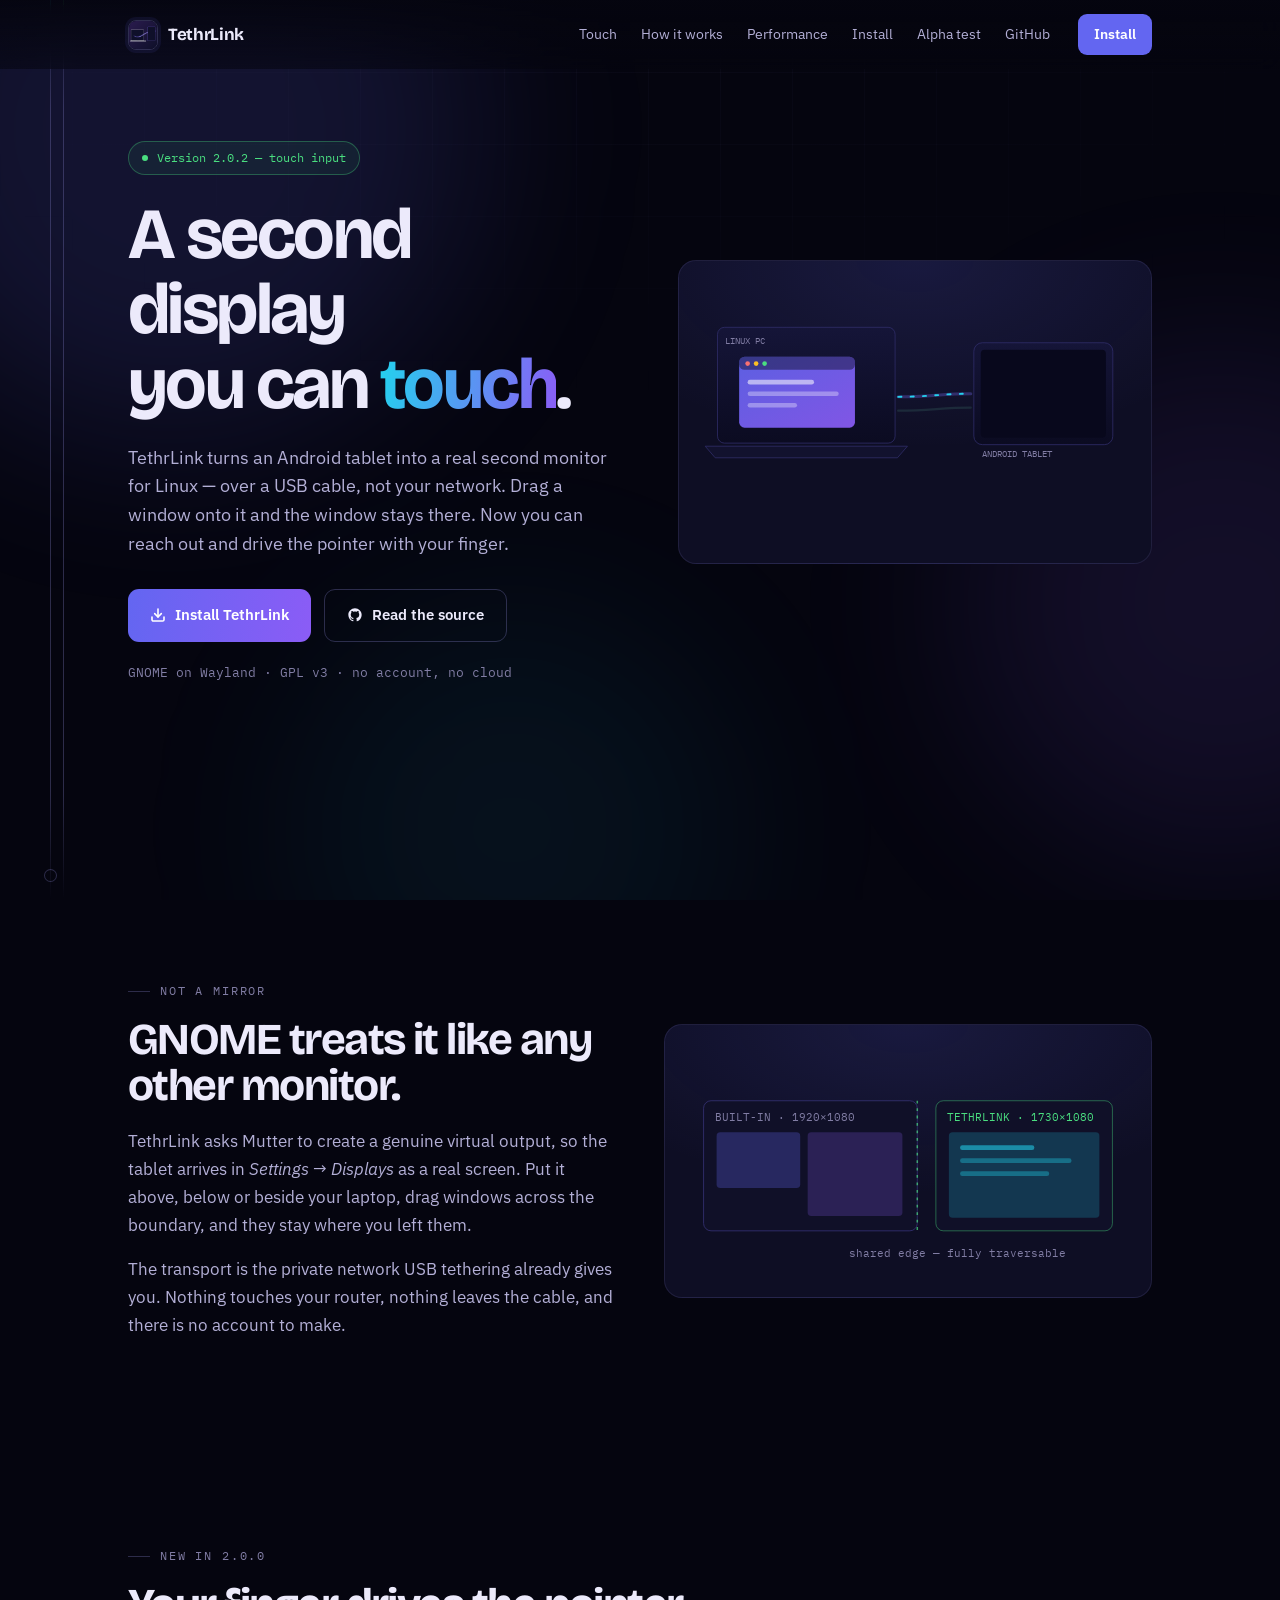
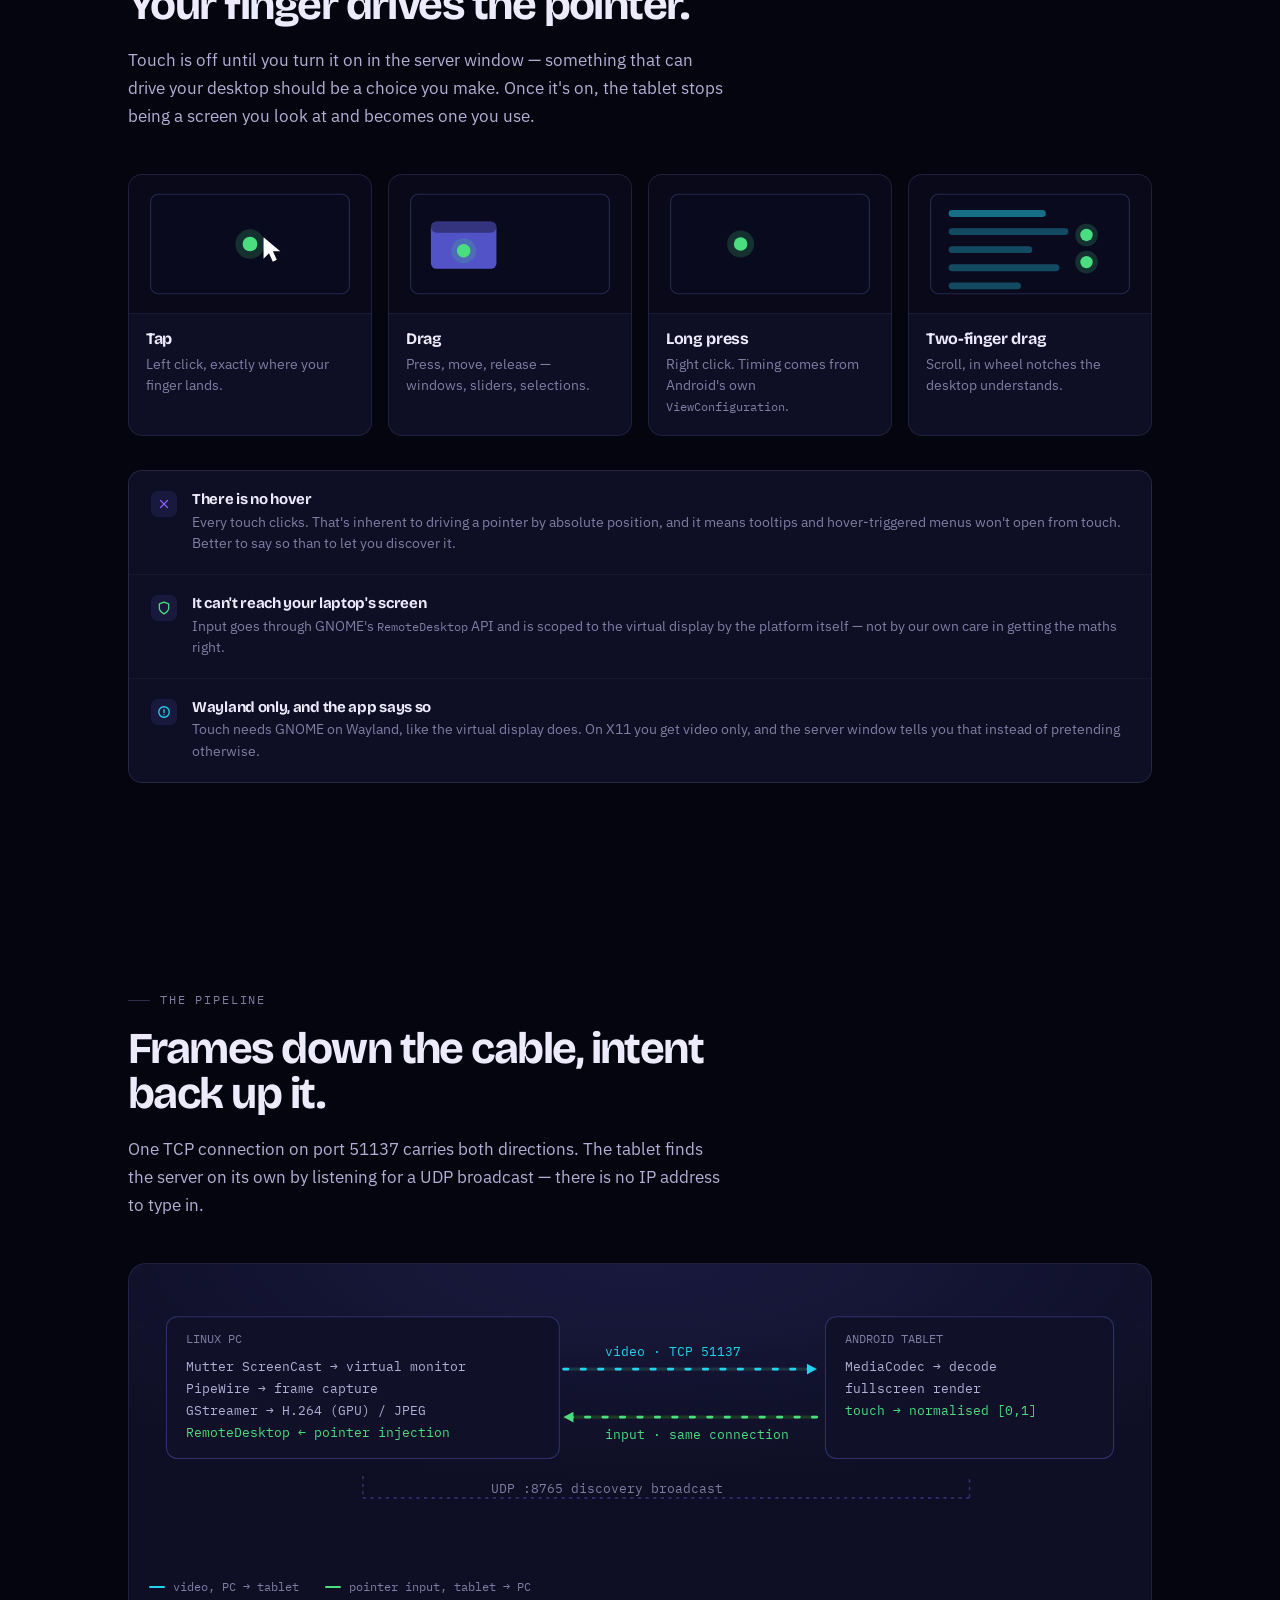
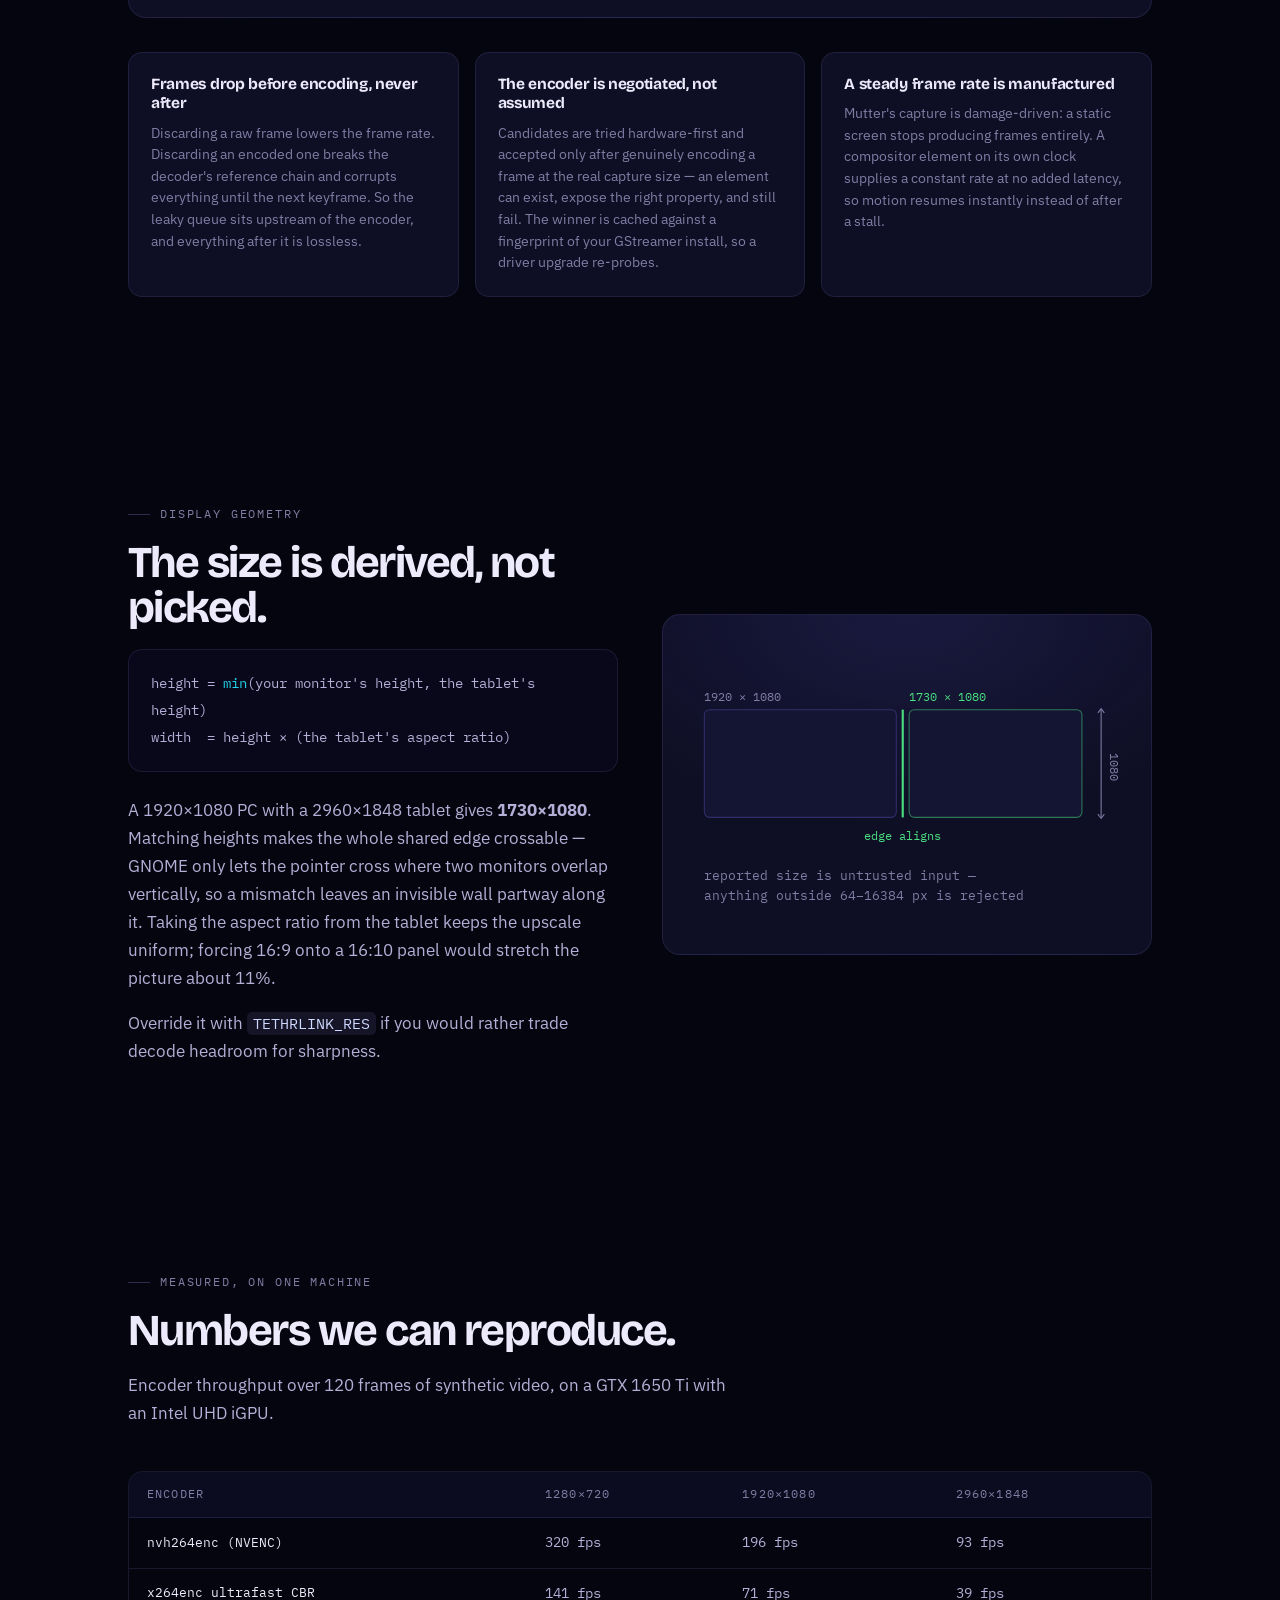
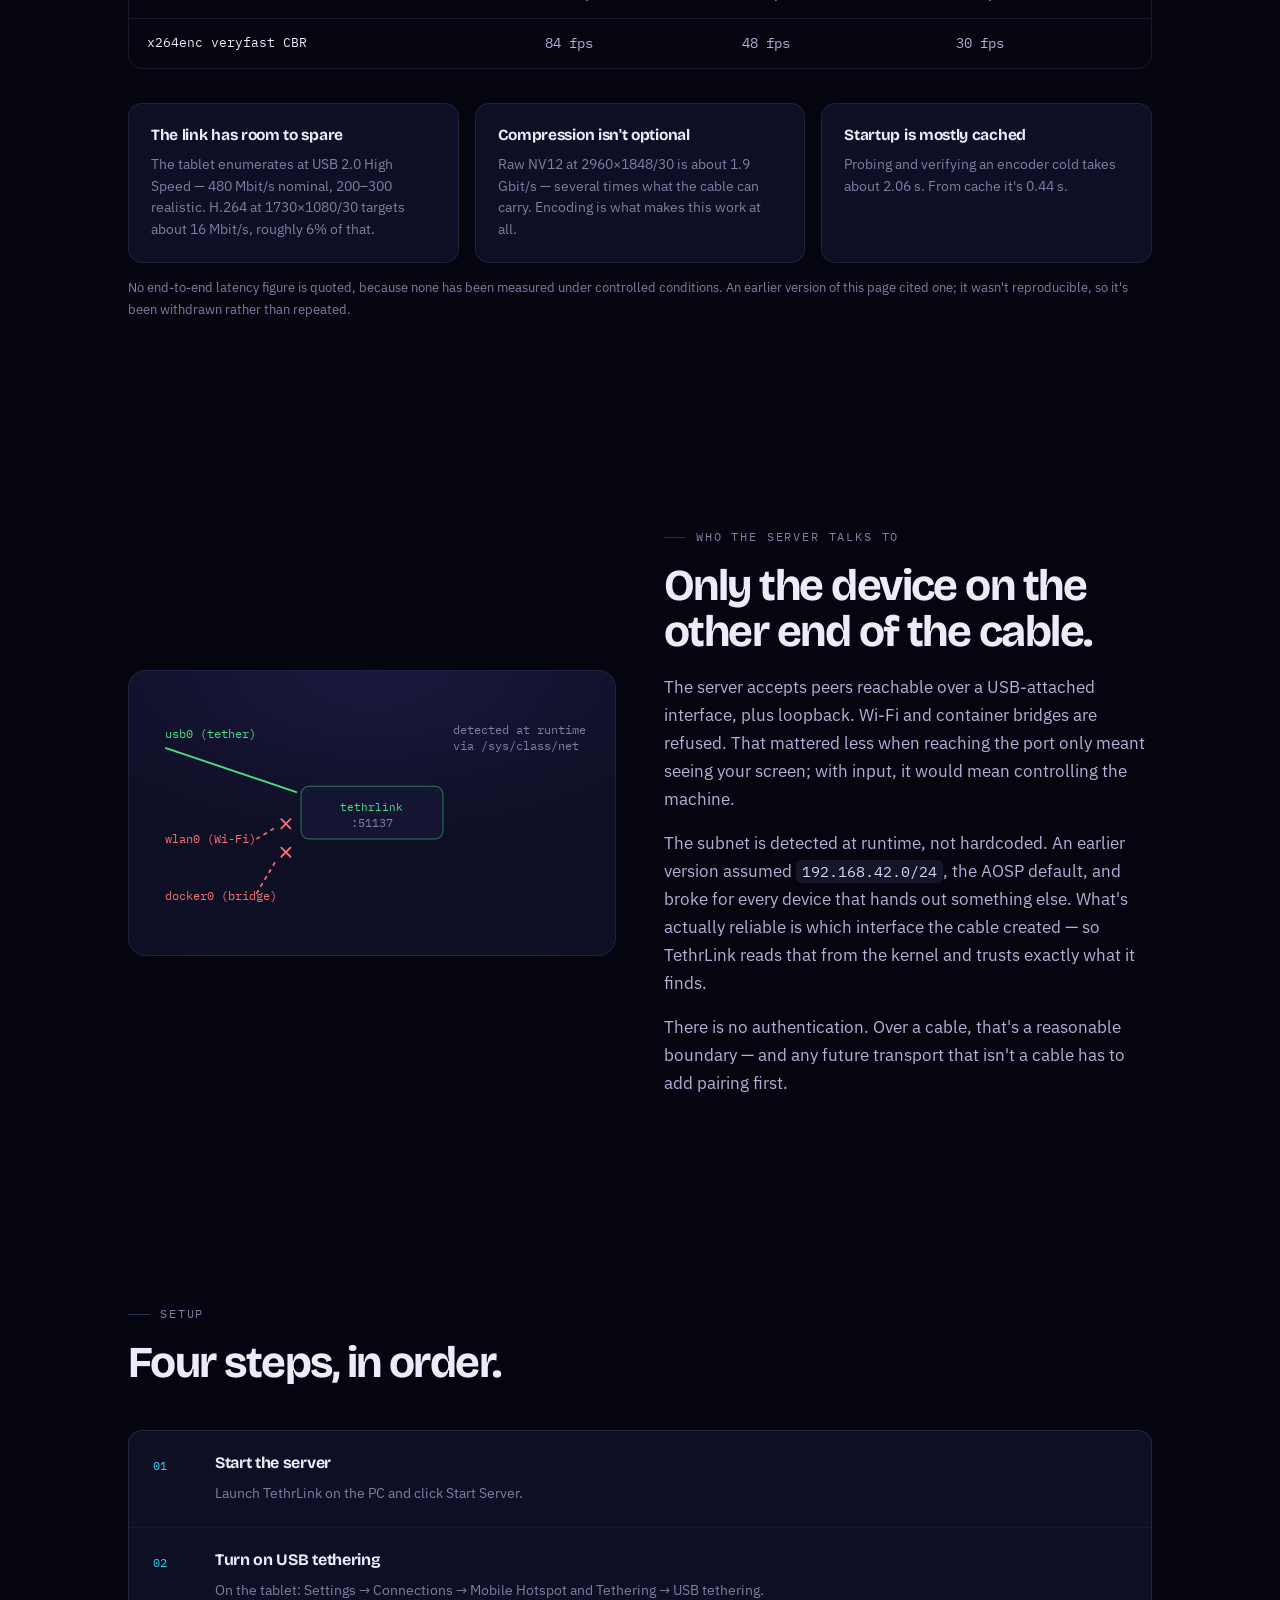
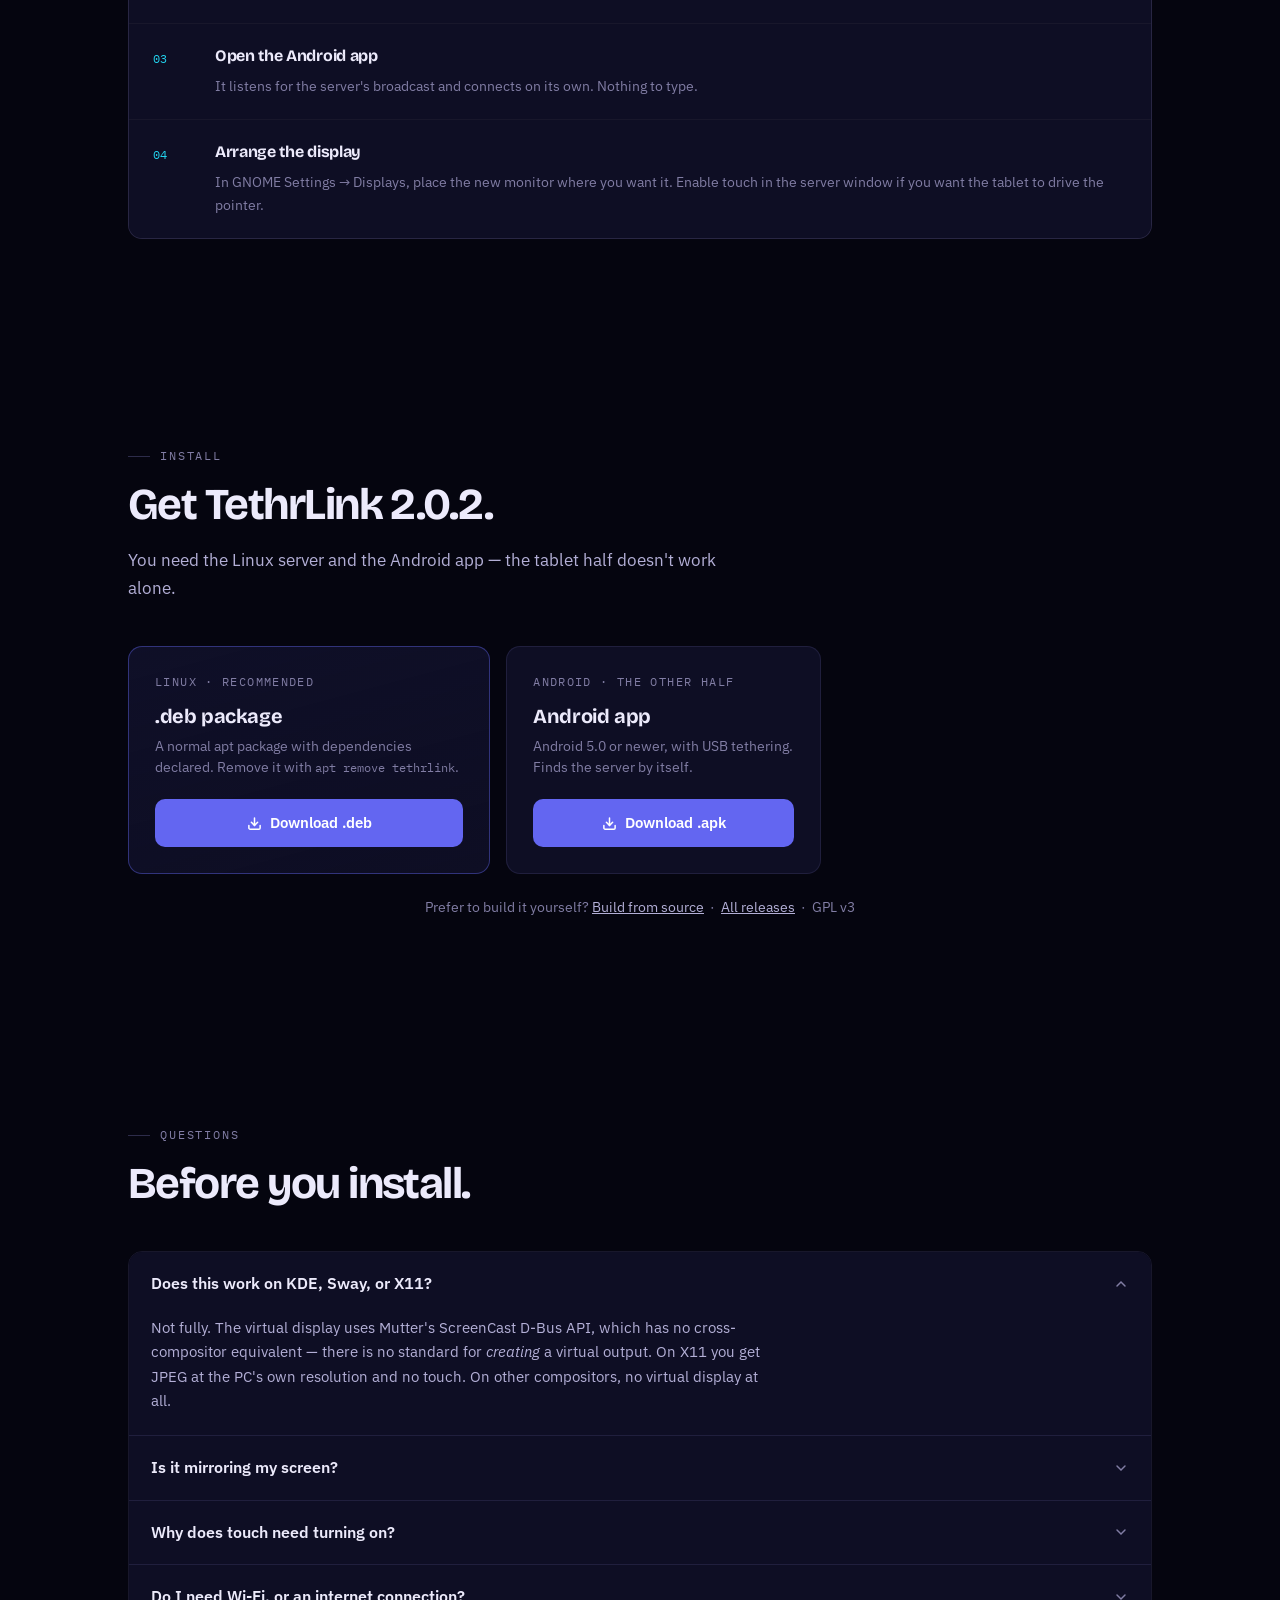
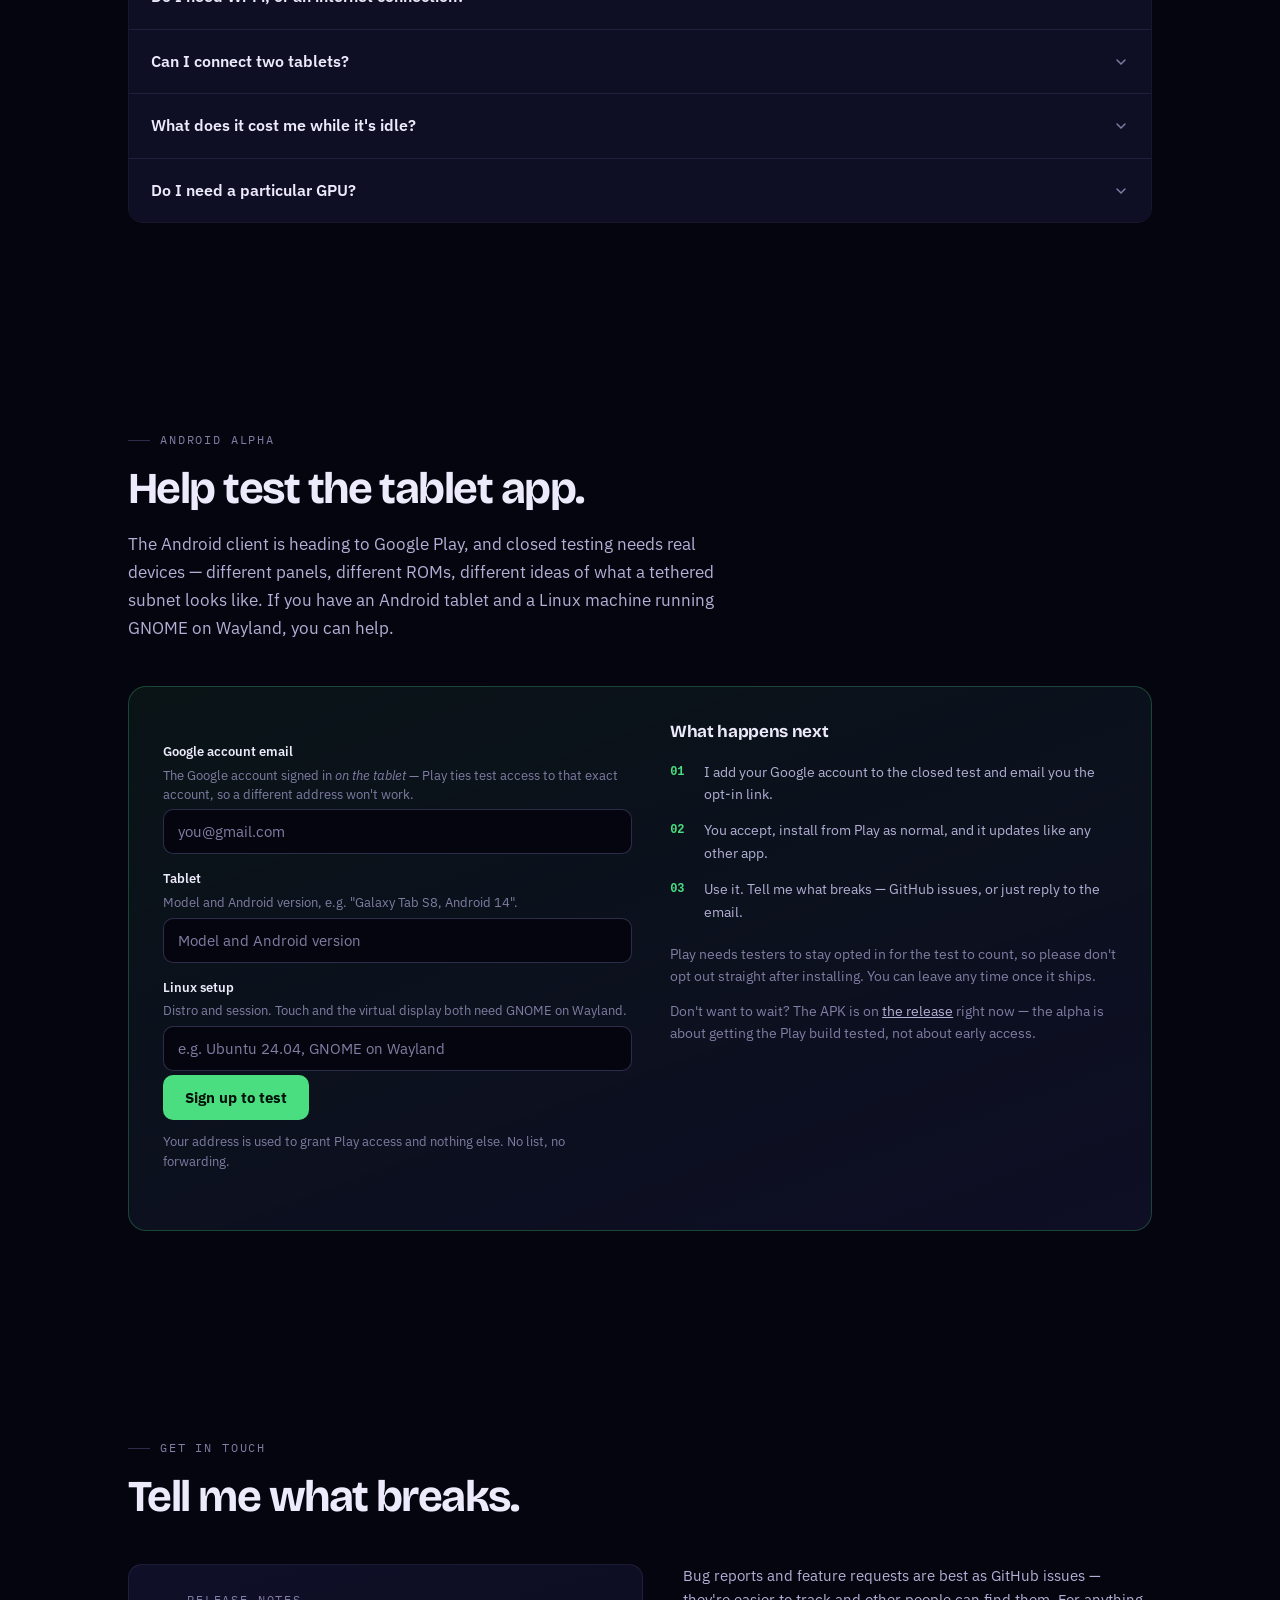
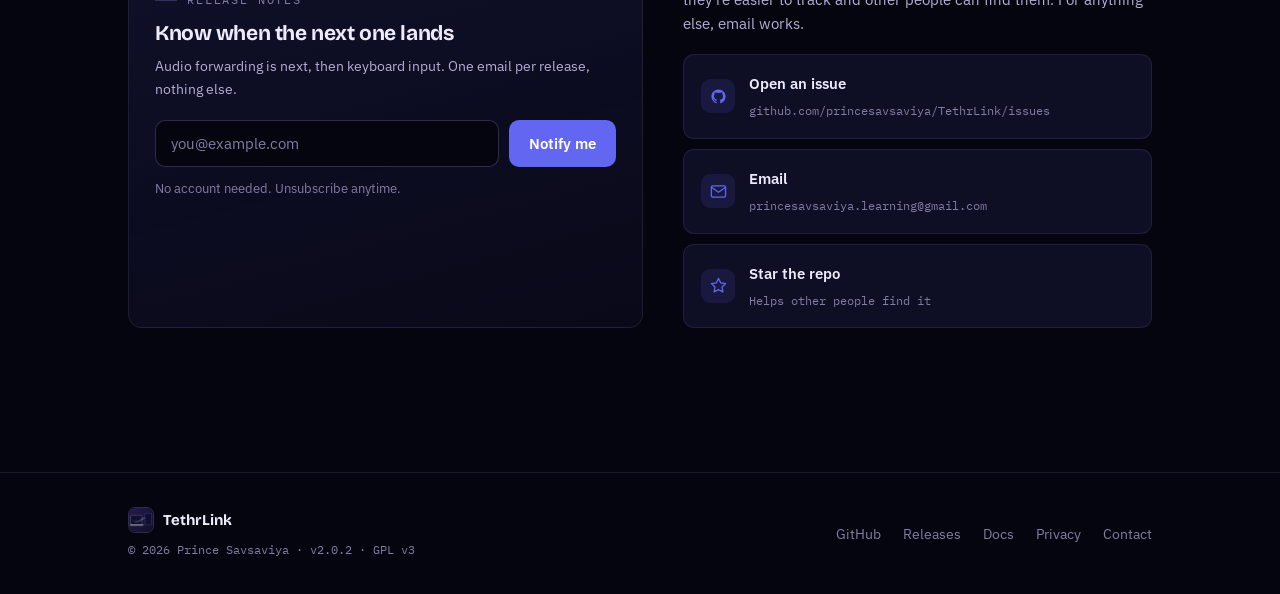
==== commit 3ffe3949: "release: 2.0.2 — the .deb is the only Linux package offered The snap download comes off the site and" ====
--- a/docs/index.html
+++ b/docs/index.html
@@ -1,22 +1,39 @@
 <!DOCTYPE html>
 <html lang="en">
 <head>
-<meta charset="utf-8"/>
-<meta name="viewport" content="width=device-width, initial-scale=1.0"/>
-<title>TethrLink — a real second display for Linux, over USB</title>
-<meta name="description" content="TethrLink turns an Android tablet into a genuine second monitor for Linux over a USB cable. Version 2.0.0 adds touch: tap, drag, right-click and scroll drive your pointer. No Wi-Fi, no cloud."/>
-<meta property="og:title" content="TethrLink — a real second display for Linux, over USB"/>
-<meta property="og:description" content="A genuine second monitor on your Linux PC, streamed to an Android tablet over a cable. Now with touch input."/>
-<meta property="og:type" content="website"/>
-
-<script async src="https://www.googletagmanager.com/gtag/js?id=G-J0H8N36N7R"></script>
+<script async src="https://www.googletagmanager.com/gtag/js?id=G-TL711R7MC6"></script>
 <script>
   window.dataLayer = window.dataLayer || [];
   function gtag(){dataLayer.push(arguments);}
   gtag('js', new Date());
-  gtag('config', 'G-J0H8N36N7R');
+
+  gtag('config', 'G-TL711R7MC6');
 </script>
-
+<script>
+(function(){
+  function track(e){
+    var a = e.target.closest && e.target.closest('a[data-download]');
+    if(!a || typeof gtag !== 'function') return;
+    var name = a.pathname.split('/').pop();
+    try { name = decodeURIComponent(name); } catch(_){}
+    gtag('event', 'download_click', {
+      platform: a.dataset.platform || 'unknown',
+      file_name: name,
+      link_url: a.href,
+      transport_type: 'beacon'
+    });
+  }
+  document.addEventListener('click', track);
+  document.addEventListener('auxclick', function(e){ if(e.button === 1) track(e); });
+})();
+</script>
+<meta charset="utf-8"/>
+<meta name="viewport" content="width=device-width, initial-scale=1.0"/>
+<title>TethrLink — a real second display for Linux, over USB</title>
+<meta name="description" content="TethrLink turns an Android tablet into a genuine second monitor for Linux over a USB cable. Touch means tap, drag, right-click and scroll drive your pointer. No Wi-Fi, no cloud."/>
+<meta property="og:title" content="TethrLink — a real second display for Linux, over USB"/>
+<meta property="og:description" content="A genuine second monitor on your Linux PC, streamed to an Android tablet over a cable. Now with touch input."/>
+<meta property="og:type" content="website"/>
 <link rel="preconnect" href="https://fonts.googleapis.com"/>
 <link rel="preconnect" href="https://fonts.gstatic.com" crossorigin/>
 <link href="https://fonts.googleapis.com/css2?family=Bricolage+Grotesque:opsz,wght@12..96,500;12..96,700;12..96,800&family=IBM+Plex+Sans:wght@400;500;600&family=IBM+Plex+Mono:wght@400;500&display=swap" rel="stylesheet"/>
@@ -491,7 +508,7 @@
 <section class="wrap">
   <div class="hero">
     <div>
-      <span class="tag"><b></b> Version 2.0.0 — touch input</span>
+      <span class="tag"><b></b> Version 2.0.2 — touch input</span>
       <h1>A second display<br/>you can <em>touch</em>.</h1>
       <p class="lede">
         TethrLink turns an Android tablet into a real second monitor for Linux — over a USB cable,
@@ -991,24 +1008,16 @@
 <section class="wrap" id="install">
   <div class="sec-head">
     <div class="eyebrow">Install</div>
-    <h2>Get TethrLink 2.0.0.</h2>
+    <h2>Get TethrLink 2.0.2.</h2>
     <p class="lede">You need the Linux server and the Android app — the tablet half doesn't work alone.</p>
   </div>
 
   <div class="dl">
     <div class="dl-card lead">
       <div class="dl-kind">Linux · recommended</div>
-      <h3>Snap</h3>
-      <p>Installs and updates itself. The quickest way onto Ubuntu and anything else with snapd.</p>
-      <div class="cmd">sudo snap install tethrlink</div>
-      <a href="https://snapcraft.io/tethrlink" target="_blank" rel="noopener" class="dl-btn ghost">View on Snapcraft</a>
-    </div>
-
-    <div class="dl-card">
-      <div class="dl-kind">Linux · Debian/Ubuntu</div>
       <h3>.deb package</h3>
       <p>A normal apt package with dependencies declared. Remove it with <span class="mono">apt remove tethrlink</span>.</p>
-      <a href="https://github.com/princesavsaviya/TethrLink/releases/latest/download/tethrlink_all.deb" class="dl-btn solid">
+      <a href="https://github.com/princesavsaviya/TethrLink/releases/latest/download/tethrlink_all.deb" class="dl-btn solid" data-download data-platform="linux-deb">
         <svg width="15" height="15" viewBox="0 0 24 24" fill="none" stroke="currentColor" stroke-width="2.4" stroke-linecap="round" stroke-linejoin="round"><path d="M21 15v4a2 2 0 01-2 2H5a2 2 0 01-2-2v-4"/><polyline points="7 10 12 15 17 10"/><line x1="12" y1="15" x2="12" y2="3"/></svg>
         Download .deb
       </a>
@@ -1018,7 +1027,7 @@
       <div class="dl-kind">Android · the other half</div>
       <h3>Android app</h3>
       <p>Android 5.0 or newer, with USB tethering. Finds the server by itself.</p>
-      <a href="https://github.com/princesavsaviya/TethrLink/releases/latest/download/tethrlink.apk" class="dl-btn solid">
+      <a href="https://github.com/princesavsaviya/TethrLink/releases/latest/download/tethrlink.apk" class="dl-btn solid" data-download data-platform="android">
         <svg width="15" height="15" viewBox="0 0 24 24" fill="none" stroke="currentColor" stroke-width="2.4" stroke-linecap="round" stroke-linejoin="round"><path d="M21 15v4a2 2 0 01-2 2H5a2 2 0 01-2-2v-4"/><polyline points="7 10 12 15 17 10"/><line x1="12" y1="15" x2="12" y2="3"/></svg>
         Download .apk
       </a>
@@ -1190,7 +1199,7 @@
   <div class="foot">
     <div>
       <div class="foot-brand"><img src="TethrLink.png" alt=""/> TethrLink</div>
-      <div class="foot-meta">© 2026 Prince Savsaviya · v2.0.0 · GPL v3</div>
+      <div class="foot-meta">© 2026 Prince Savsaviya · v2.0.2 · GPL v3</div>
     </div>
     <ul class="foot-links">
       <li><a href="https://github.com/princesavsaviya/TethrLink" target="_blank" rel="noopener">GitHub</a></li>
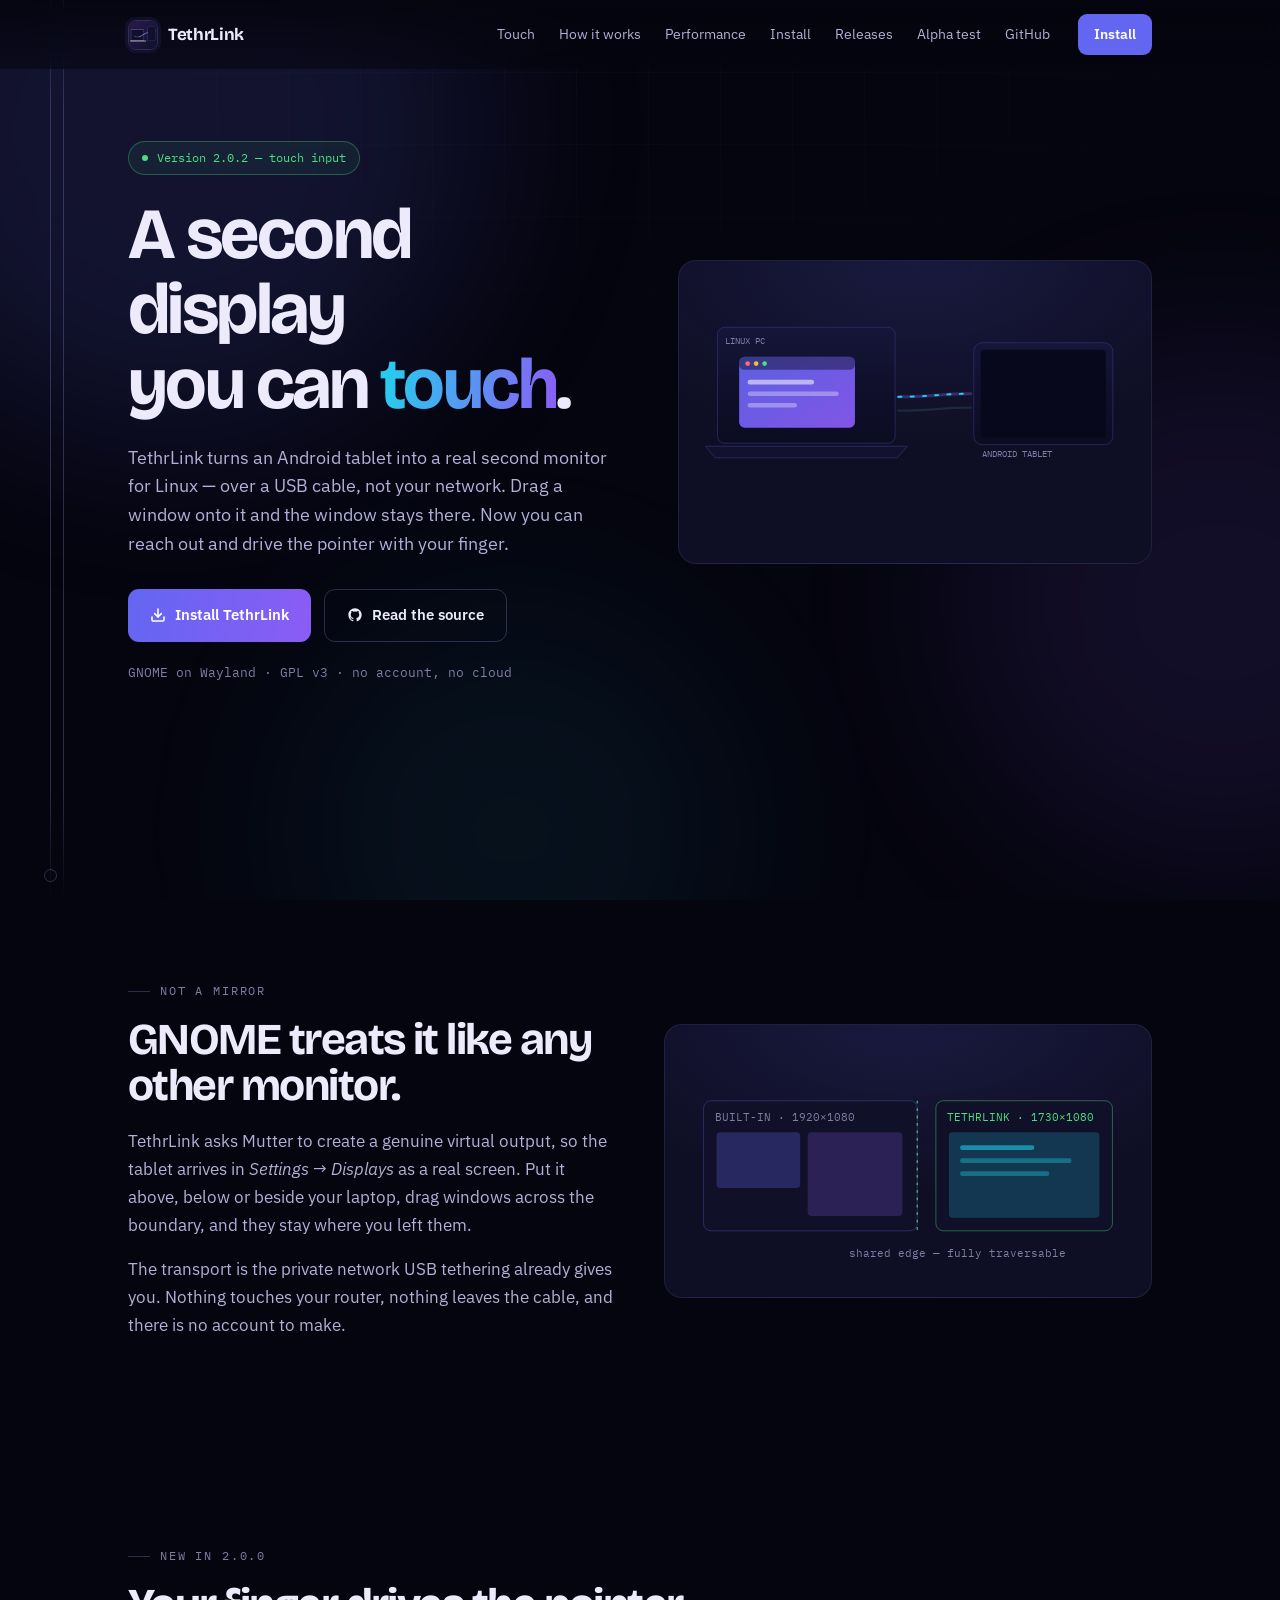
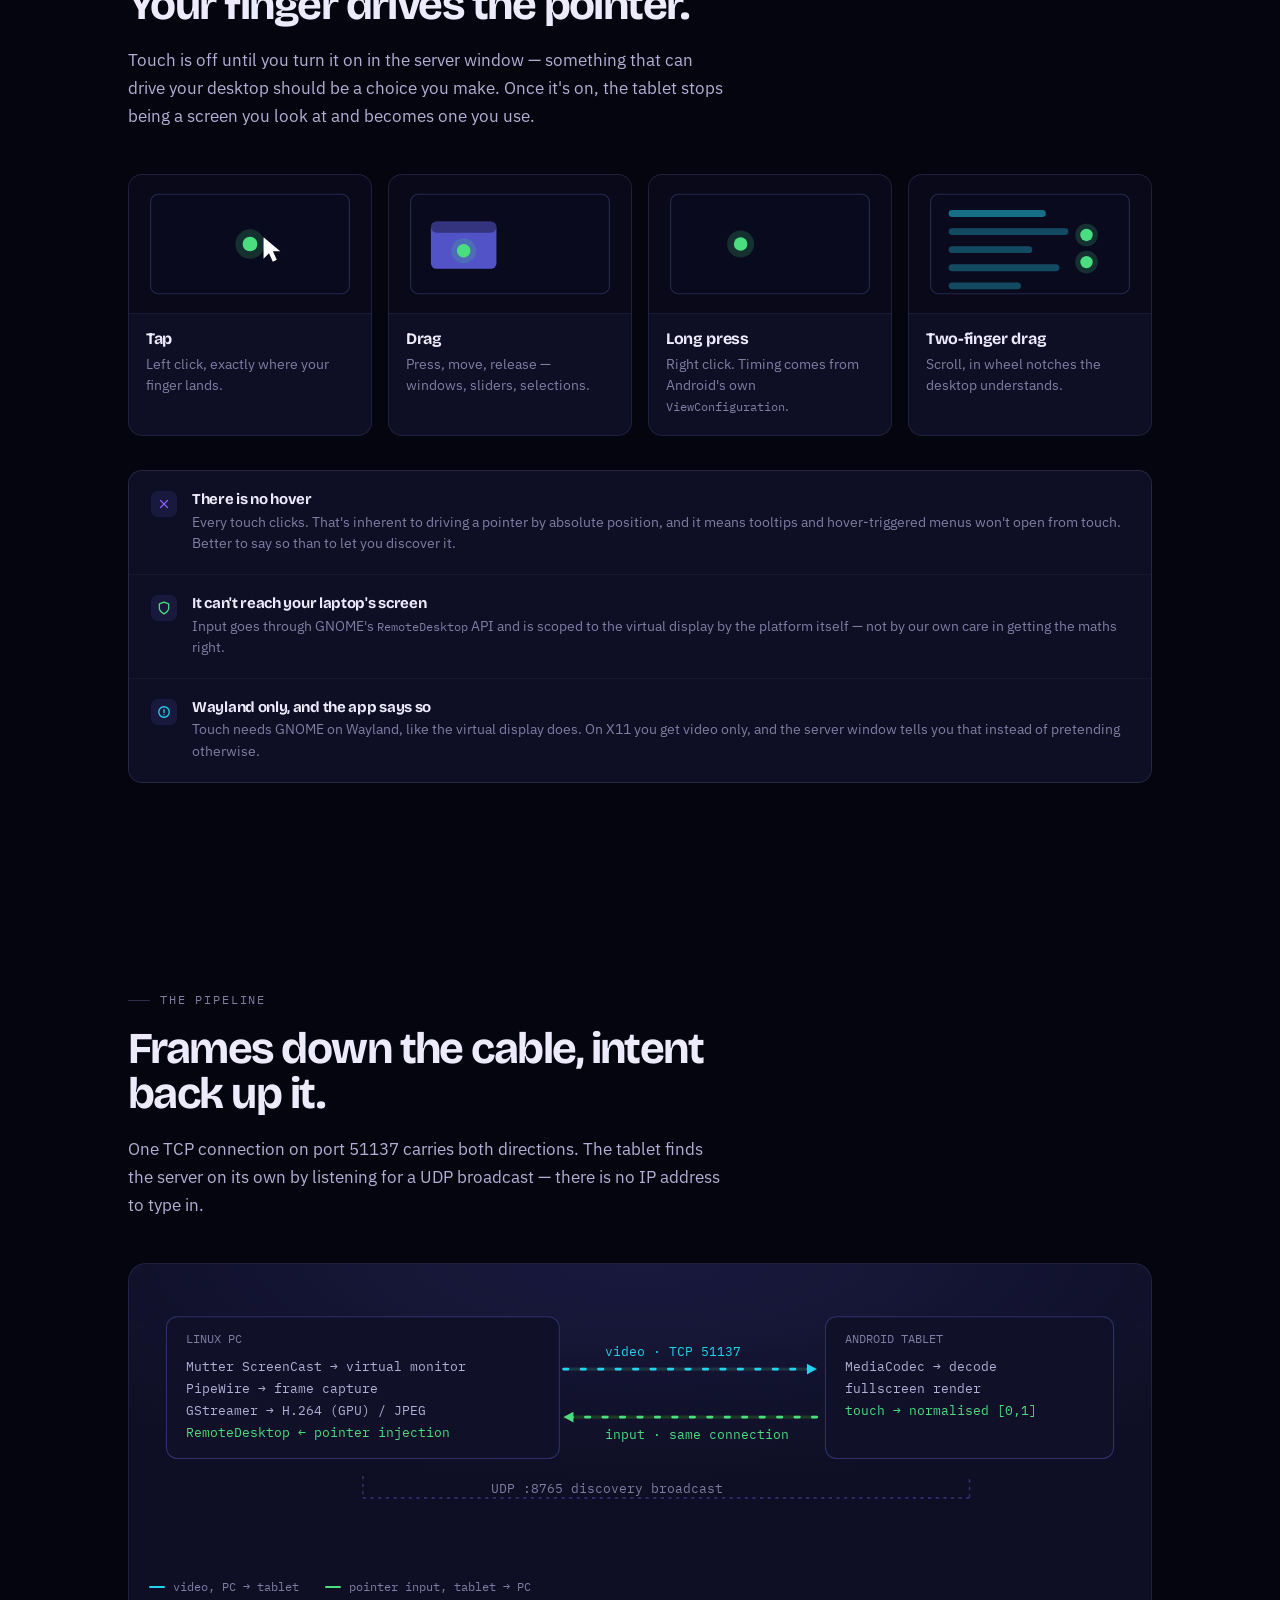
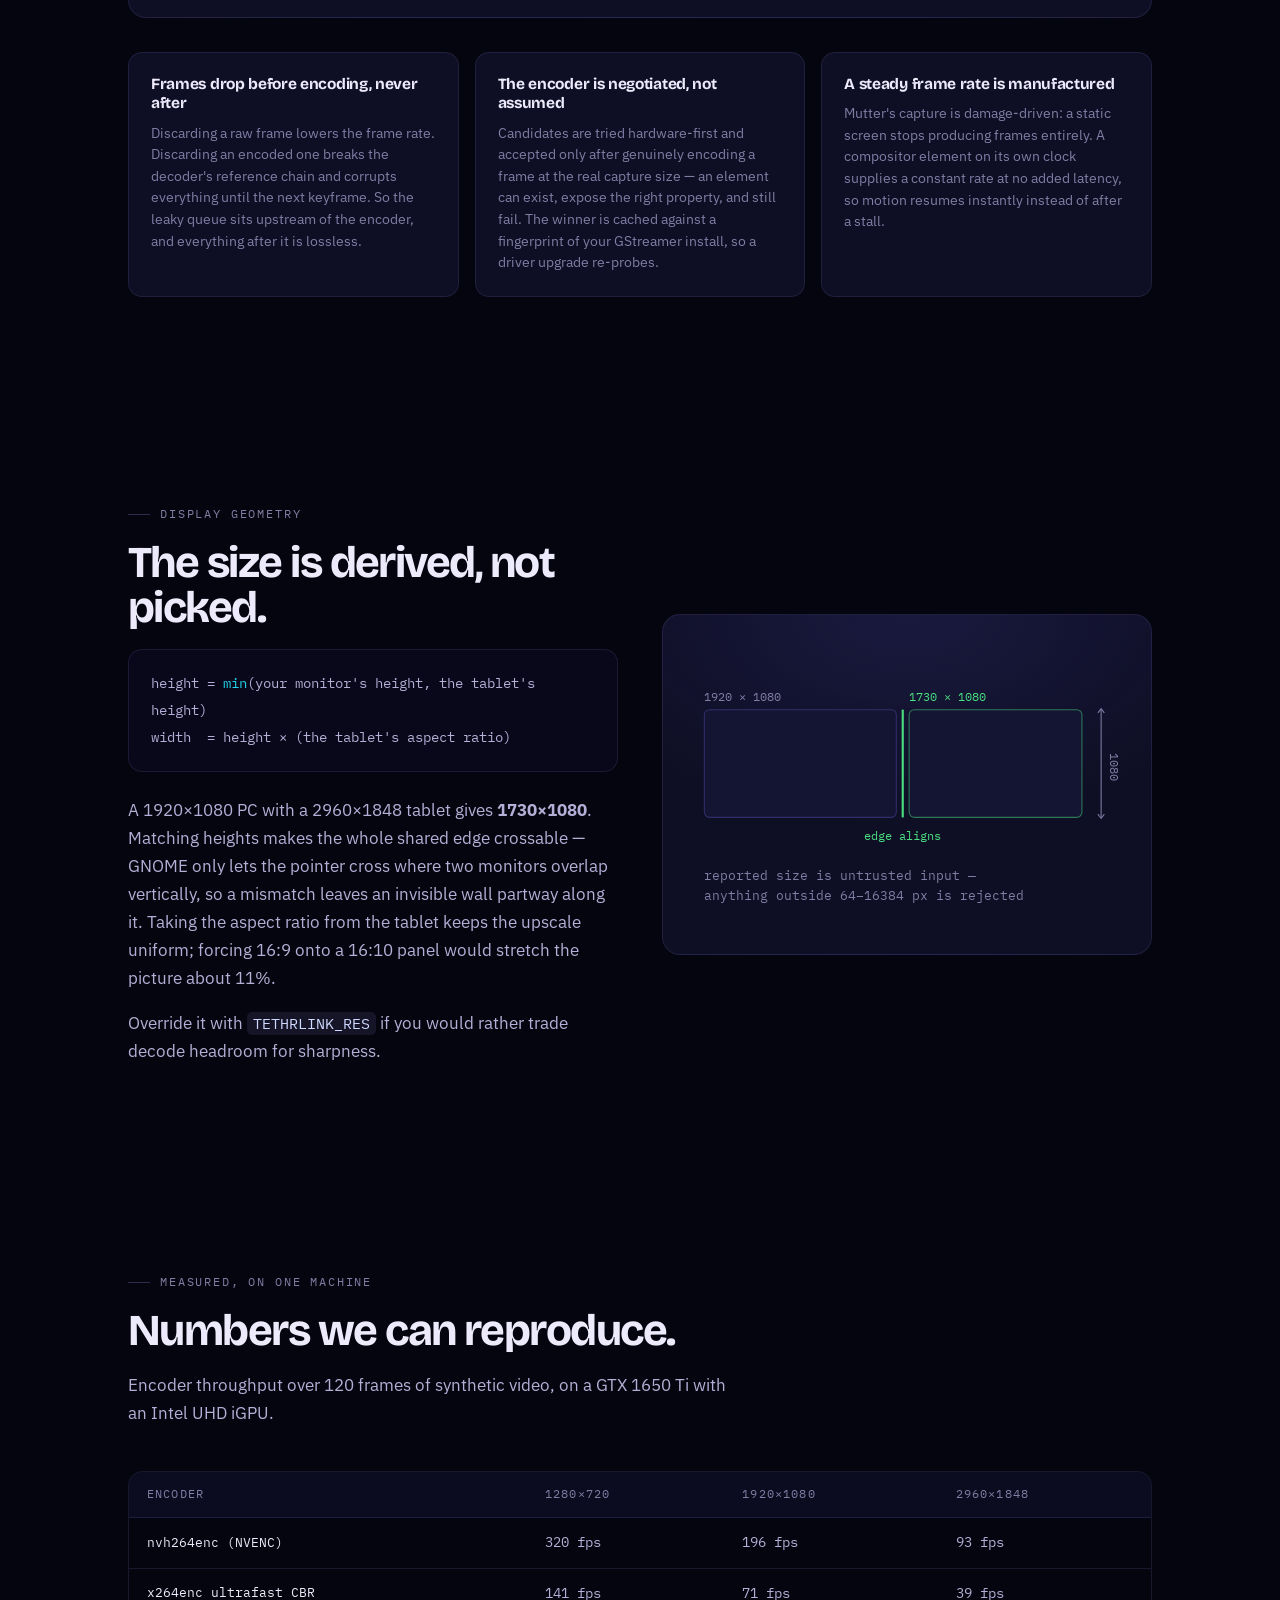
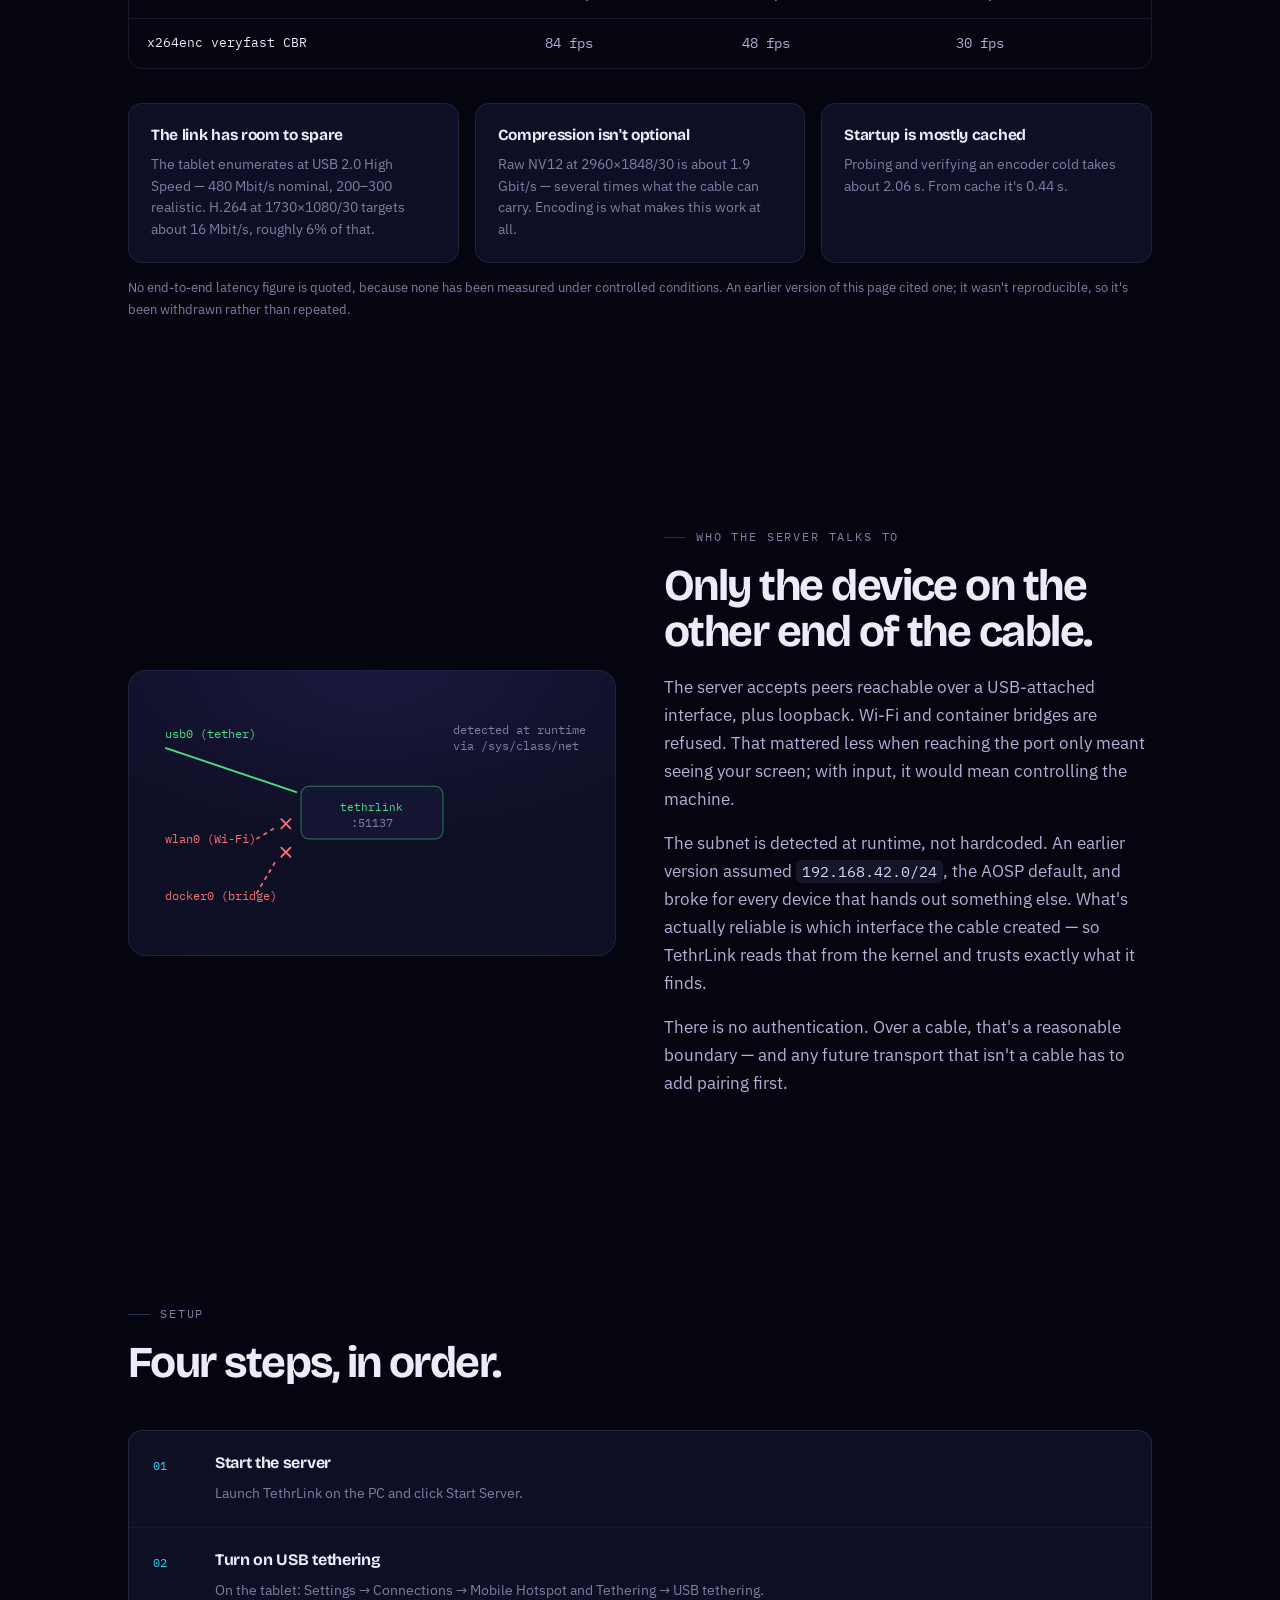
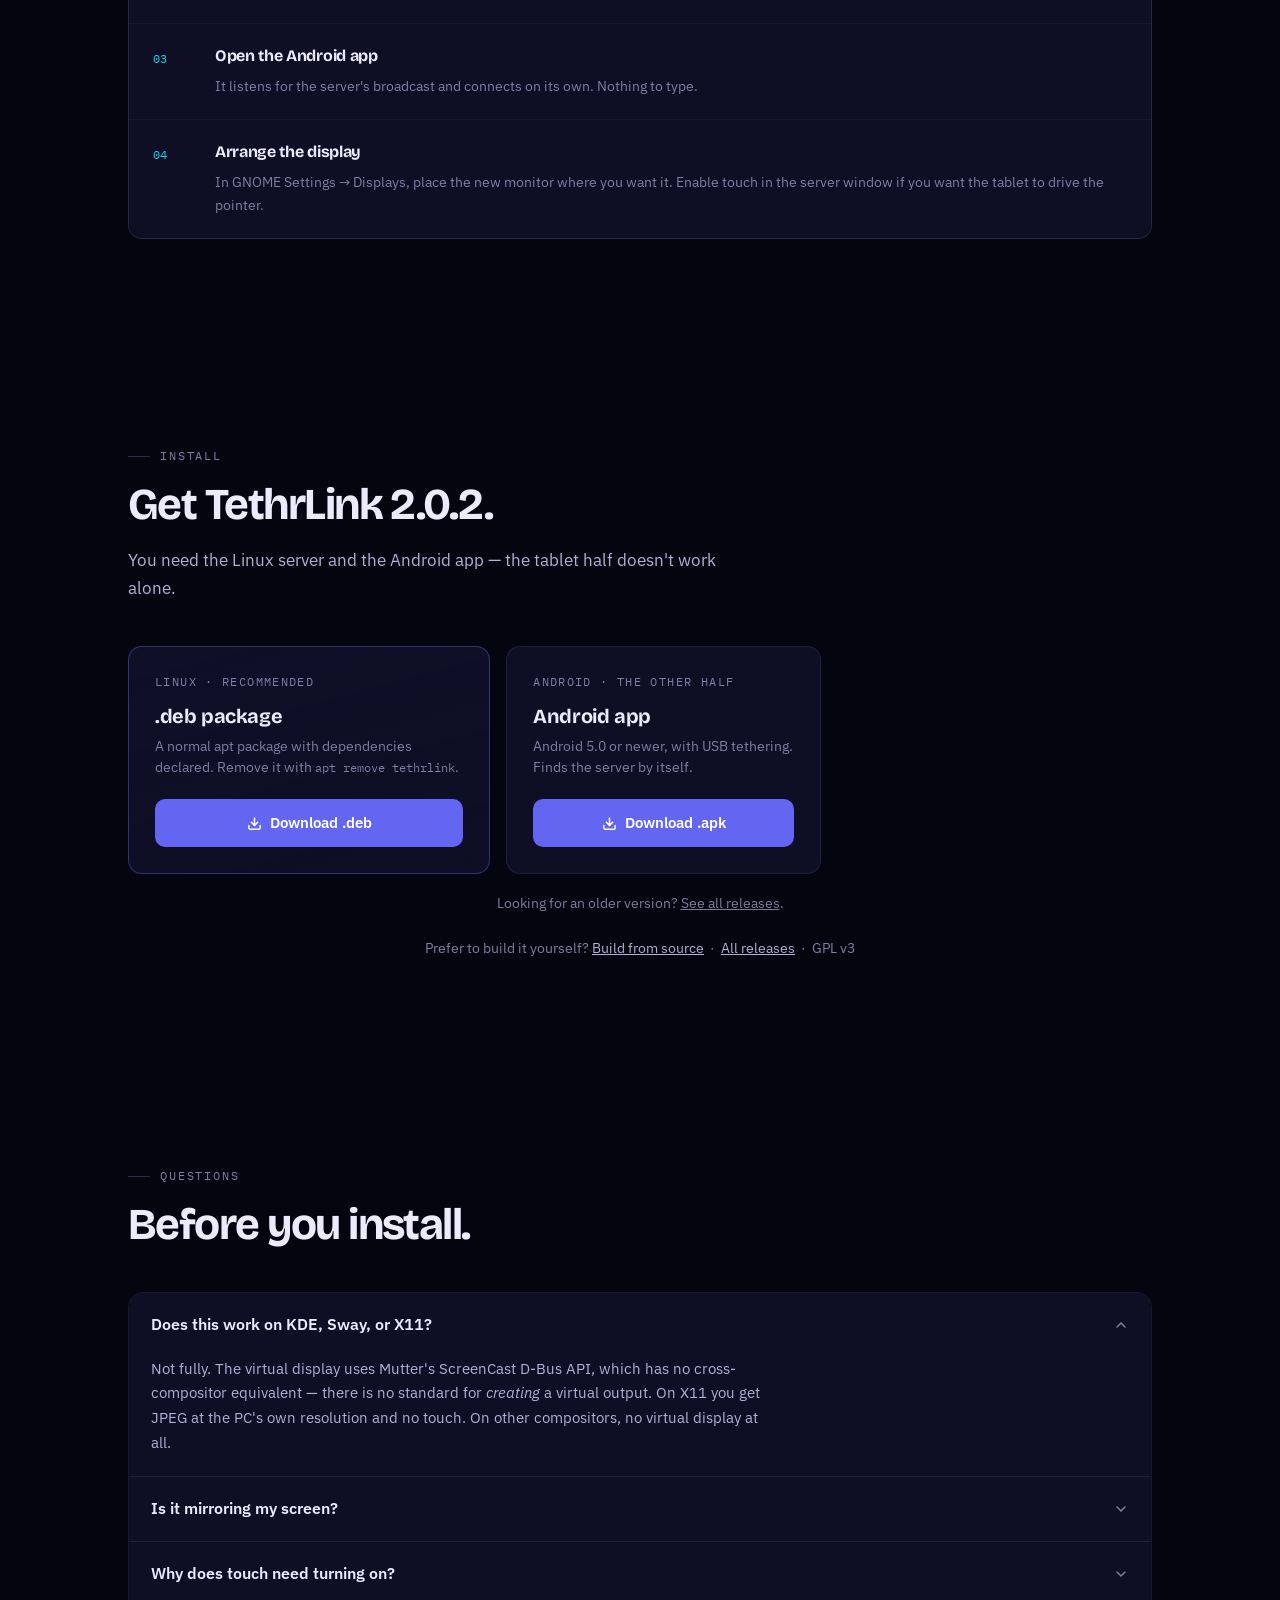
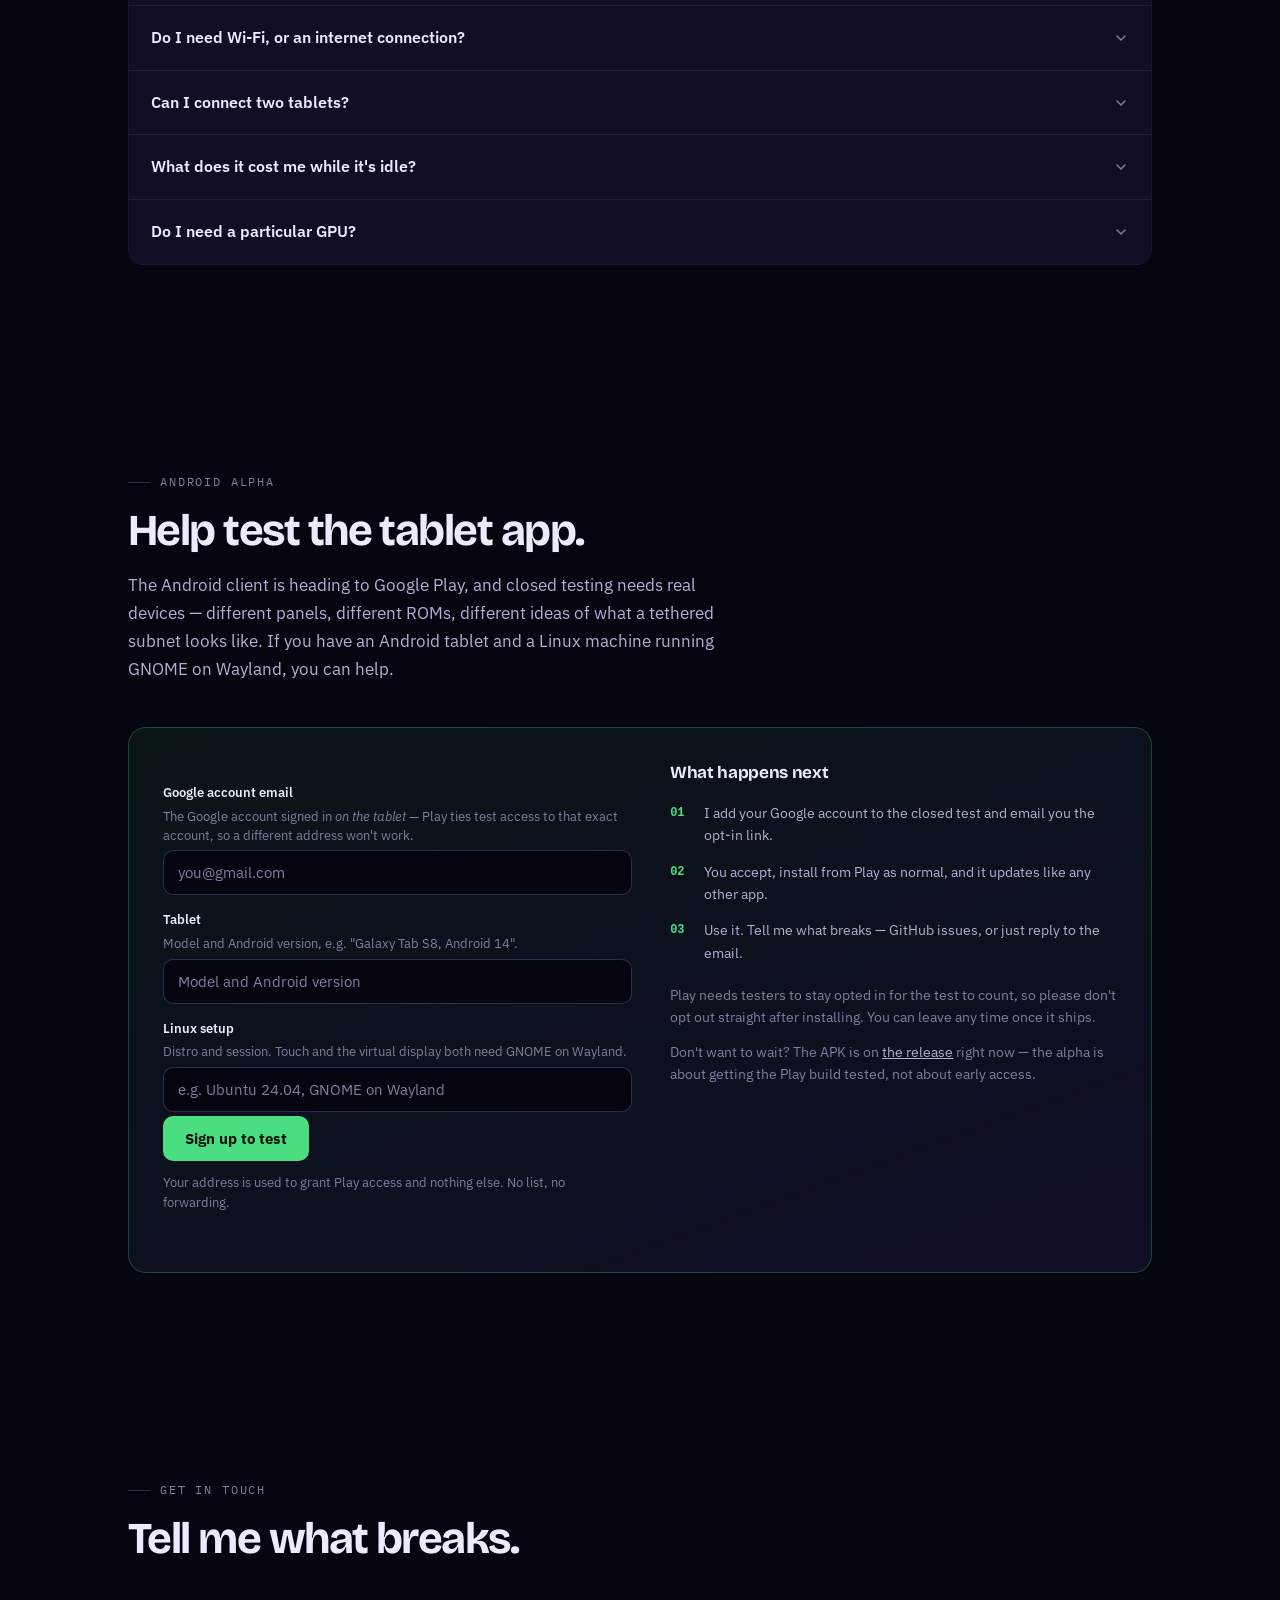
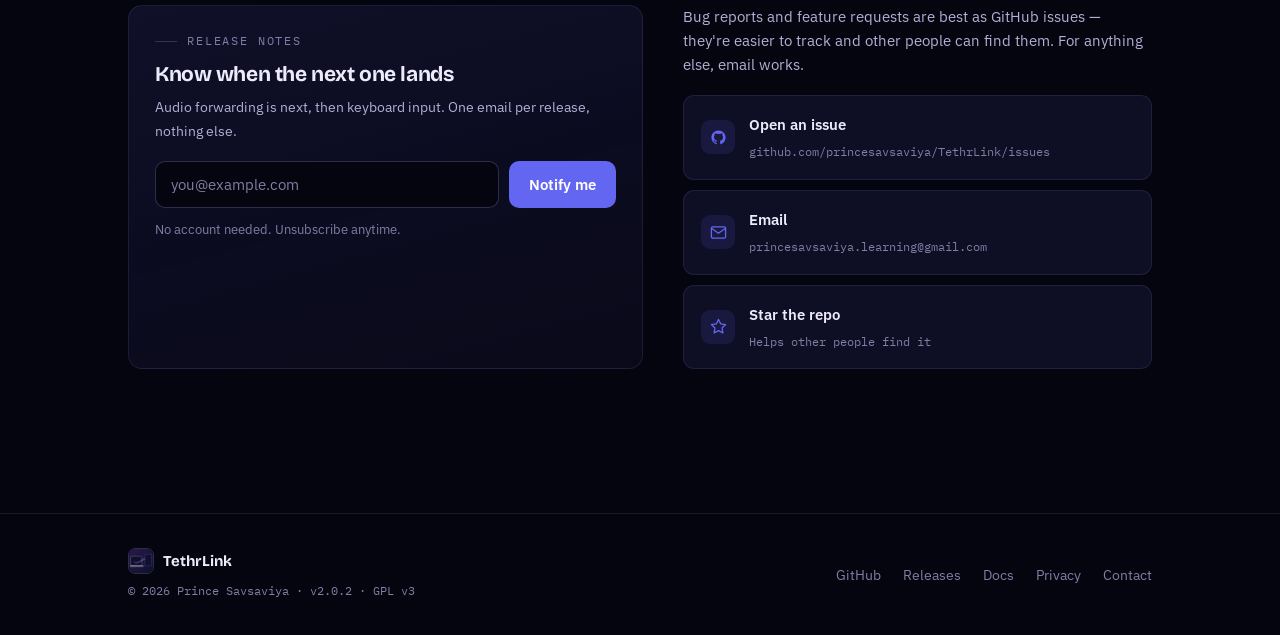
==== commit 37c97e01: "docs: link the releases page from the site Three entry points, because someone hunting an older buil" ====
--- a/docs/index.html
+++ b/docs/index.html
@@ -495,6 +495,7 @@
       <li><a href="#how">How it works</a></li>
       <li><a href="#performance">Performance</a></li>
       <li><a href="#install">Install</a></li>
+      <li><a href="releases.html">Releases</a></li>
       <li><a href="#alpha">Alpha test</a></li>
       <li><a href="https://github.com/princesavsaviya/TethrLink" target="_blank" rel="noopener">GitHub</a></li>
     </ul>
@@ -1034,11 +1035,15 @@
     </div>
   </div>
 
+  <p style="text-align:center;margin-top:18px;font-size:14px;opacity:.7">
+    Looking for an older version? <a href="releases.html">See all releases</a>.
+  </p>
+
   <p class="dl-foot">
     Prefer to build it yourself?
     <a href="https://github.com/princesavsaviya/TethrLink#installation" target="_blank" rel="noopener">Build from source</a>
     &nbsp;·&nbsp;
-    <a href="https://github.com/princesavsaviya/TethrLink/releases" target="_blank" rel="noopener">All releases</a>
+    <a href="releases.html">All releases</a>
     &nbsp;·&nbsp; GPL v3
   </p>
 </section>
